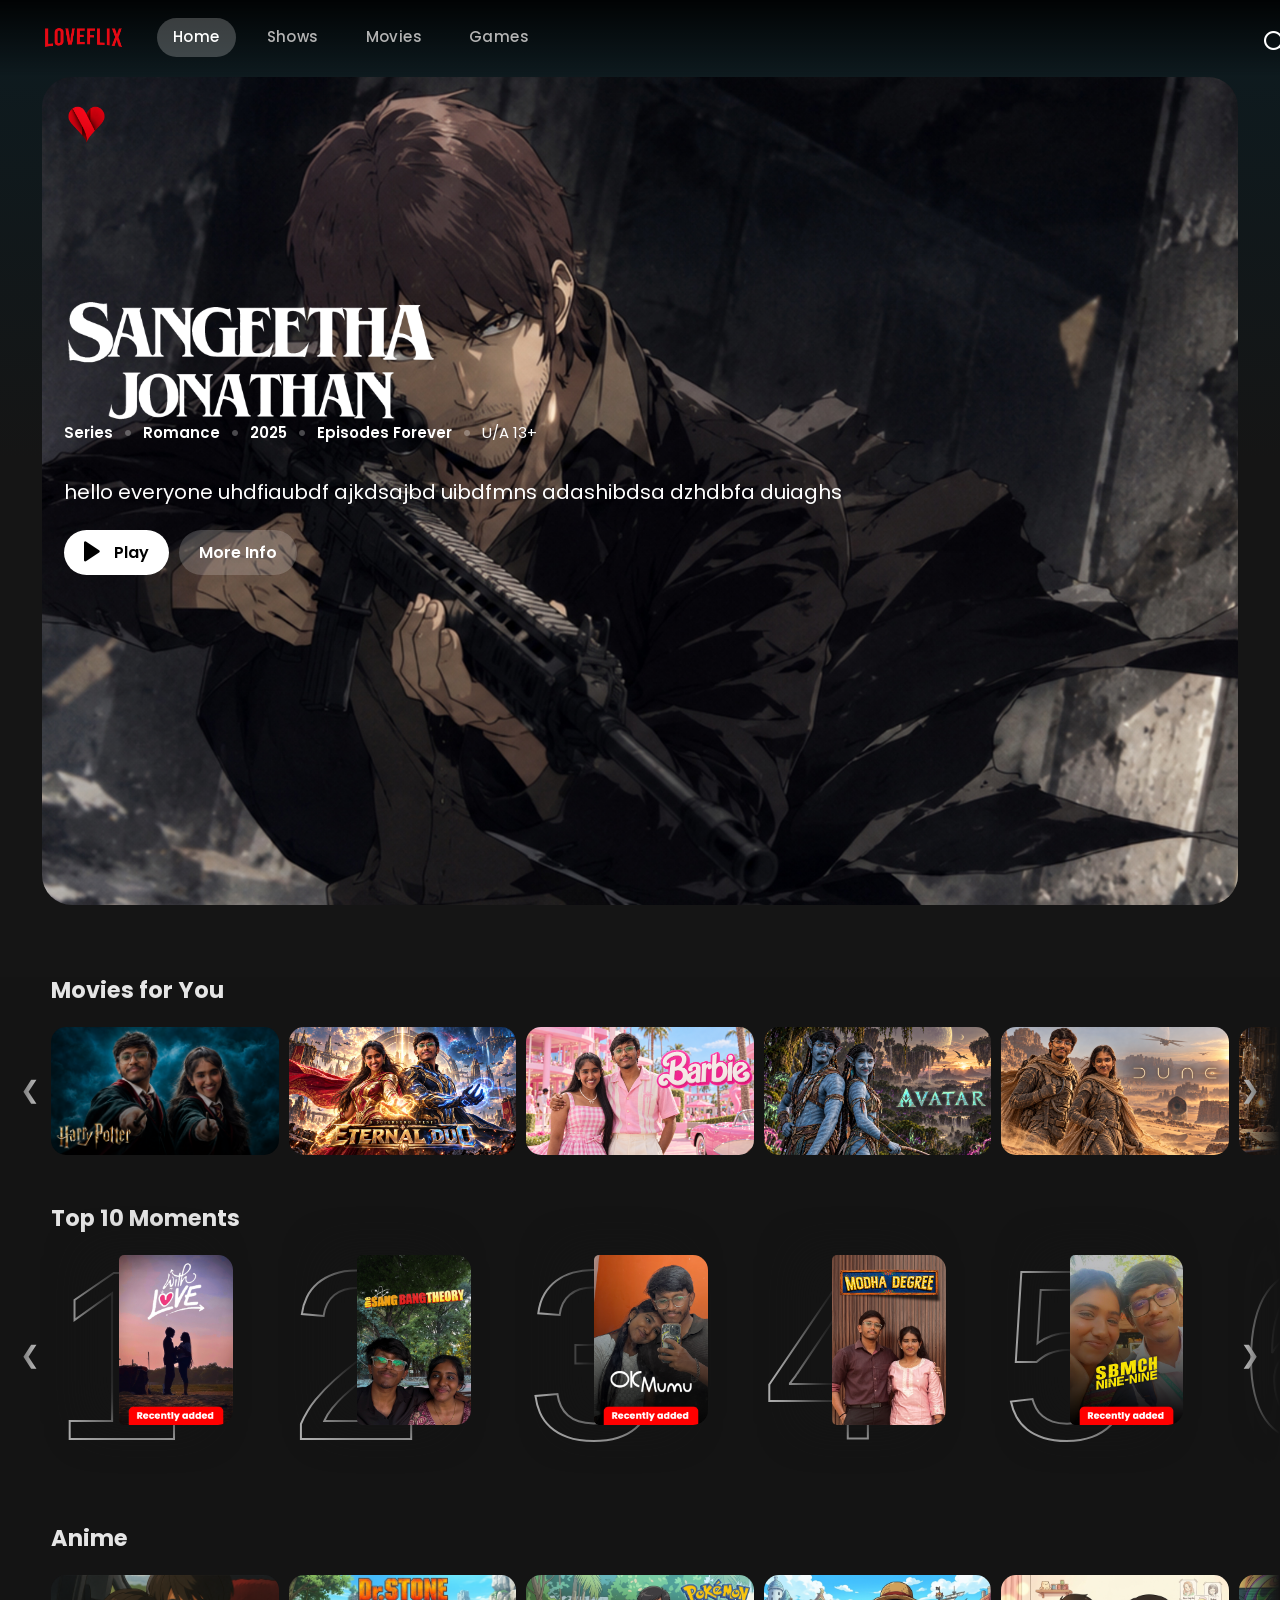
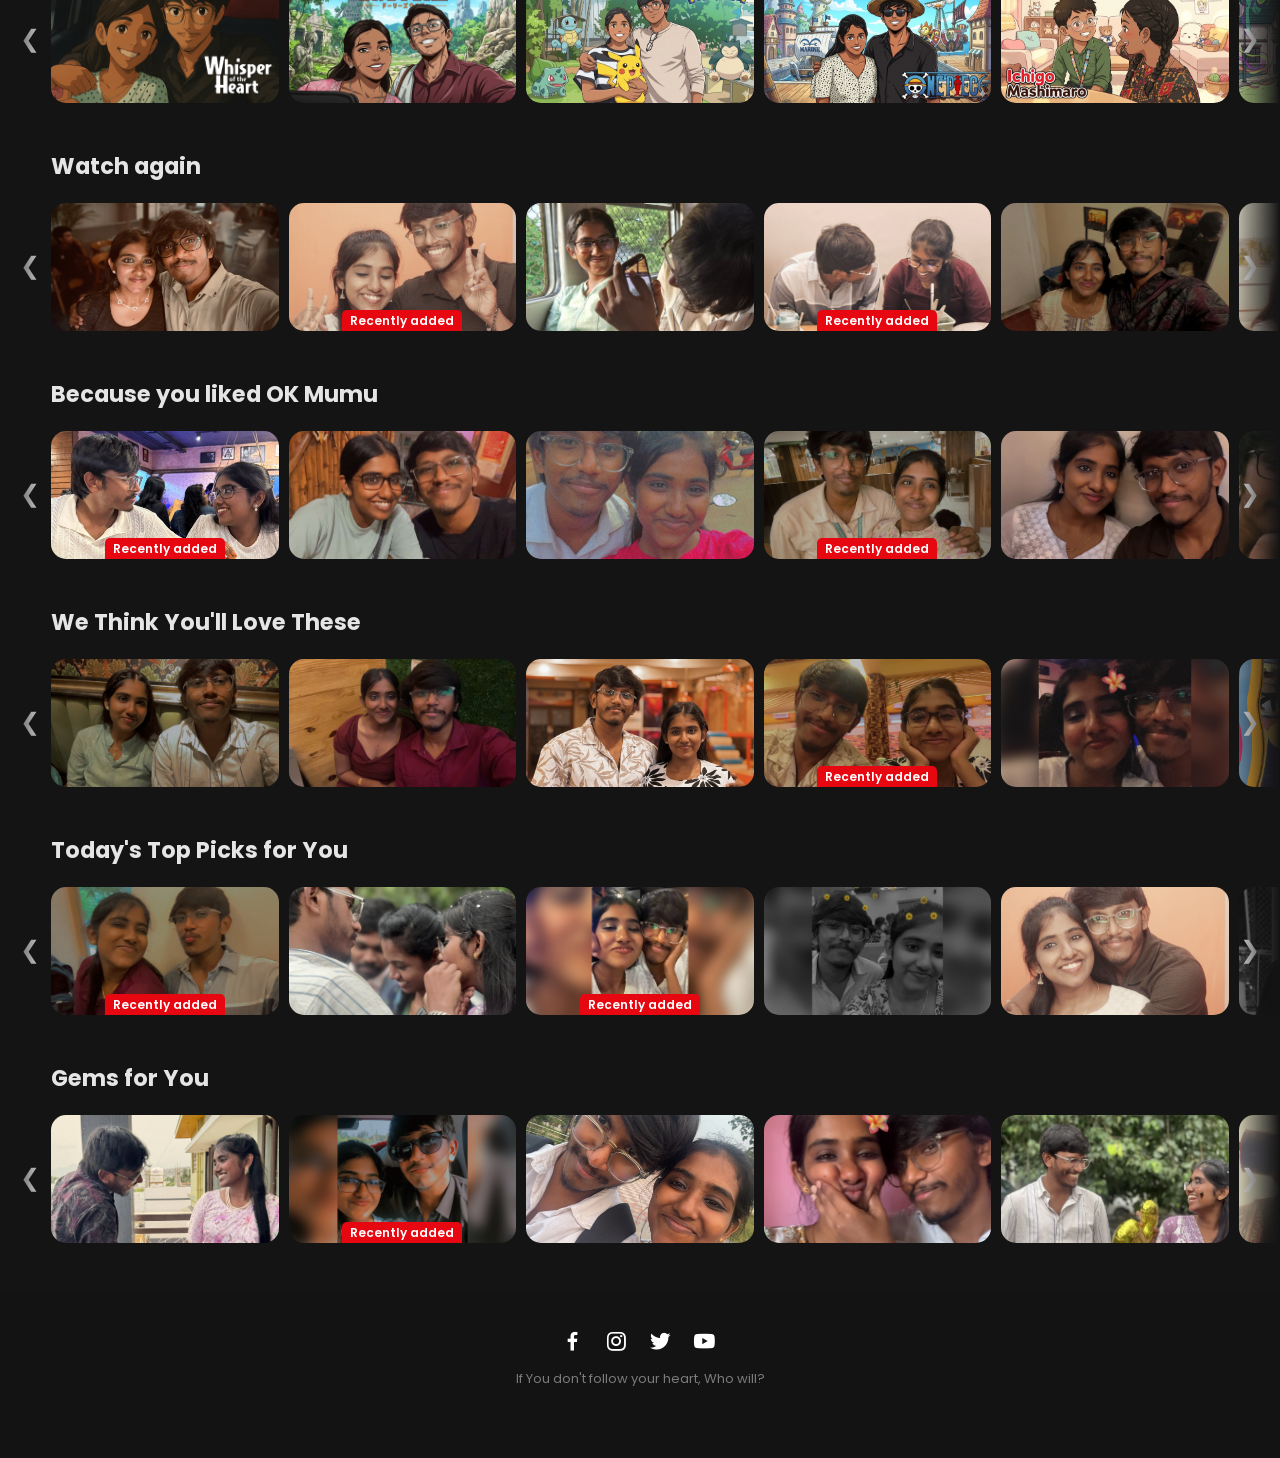
==== index.html @ b7493e13 "added hover" ====
<html>
  <head>
    <meta charset="utf-8" />
    <meta content="width=device-width, initial-scale=1.0" name="viewport" />

    <title>Home - Loveflix</title>
    <meta content="" name="description" />
    <meta content="" name="keywords" />

    <!-- Browser Logo -->
    <link href="assets/img/hrt.png" rel="icon" />
    <link href="assets/img/hrt.png" rel="apple-touch-icon" />

    <!-- Google Fonts -->
    <link
      href="https://fonts.googleapis.com/css?family=Open+Sans:300,300i,400,400i,600,600i,700,700i|Nunito:300,300i,400,400i,600,600i,700,700i|Poppins:300,300i,400,400i,500,500i,600,600i,700,700i"
      rel="stylesheet"
    />

    <!-- Vendor CSS Files -->
    <link
      href="https://unpkg.com/boxicons@2.1.4/css/boxicons.min.css"
      rel="stylesheet"
    />
    <link
      href="assets/vendor/bootstrap/css/bootstrap.min.css"
      rel="stylesheet"
    />
    <link
      href="assets/vendor/bootstrap-icons/bootstrap-icons.css"
      rel="stylesheet"
    />
    <link href="assets/vendor/icofont/icofont.min.css" rel="stylesheet" />
    <link href="assets/vendor/remixicon/remixicon.css" rel="stylesheet" />
    <link href="assets/vendor/venobox/venobox.css" rel="stylesheet" />
    <link
      href="assets/vendor/owl.carousel/assets/owl.carousel.min.css"
      rel="stylesheet"
    />

    <!-- Main CSS File -->
    <link href="assets/css/style.css" rel="stylesheet" />
    <link href="assets/css/penstyle.css" rel="stylesheet" />
    <!-- <link href="assets/css/portfolio.css" rel="stylesheet" /> -->
  </head>

  <body>
    <div class="loading"></div>
    <!-- ======= Header ======= -->
    <header id="header" class="fixed-top">
      <div class="container d-flex align-items-center">
        <a href="/index.html" class="logo"
          ><img src="assets/img/favicon.png" alt="" class="img-fluid"
        /></a>

        <nav class="nav-menu d-none d-lg-block">
          <ul>
            <li class="active home"><a href="#">Home</a></li>
            <li><a href="#">Shows</a></li>
            <li><a href="#">Movies</a></li>
            <li>
              <a
                target="_blank"
                href="https://www.1001games.com/girls/kissing-cure"
                >Games</a
              >
            </li>
          </ul>
          <i class="ri-search-line"></i>
          <div class="nx-nav-notification-wrapper">
            <i class="ri-notification-3-line nx-bell-trigger"></i>

            <!-- The Hidden Messages Dropdown Tray -->
            <div class="nx-notification-dropdown">
              <div class="nx-notif-arrow"></div>
              <!-- Sleek pointer arrow -->
              <ul class="nx-notif-list">
                <!-- Update your notification item inside the navigation dropdown list to include the custom ID -->
                <li class="nx-notif-item" id="firstNotif">
                  <div class="nx-notif-dot"></div>
                  <p>New <strong>alternate-reality image</strong> received!</p>
                </li>

                <li class="nx-notif-item">
                  <span class="nx-notif-dot"></span>
                  <p>I Love You <strong>Mumu</strong> <3</p>
                </li>
                <li class="nx-notif-item read">
                  <p>Videos are now tagged as Recently added</p>
                </li>
              </ul>
            </div>
          </div>
          <a href="/login.html"><img src="/assets/img/an.JPG" /></a>
        </nav>
        <!-- .nav-menu -->
      </div>
    </header>
    <!-- End Header -->

    <!-- The Envelope Viewport Wrapper -->
    <div id="envelopeOverlay" class="lx-env-overlay-mask">
      <div class="lx-env-box-wrapper" id="envelopeWrapper">
        <div class="lx-env-pocket-container">
          <!-- 1. The top opening folding flap triangle -->
          <div class="lx-env-paper-flap"></div>

          <!-- 2. The inside hidden letter photo image card -->
          <div class="lx-env-hidden-card" id="letterImageCard">
            <img
              src="/assets/img/hehe2.png"
              class="lx-env-surprise-img"
              alt="Surprise Image"
            />
          </div>

          <!-- 💡 THE CURE: Separate physical triangles to match your custom drawing layout -->
          <!-- Left flap triangle layer (Red profile in sketch) -->
          <div class="lx-env-side-left"></div>

          <!-- Right flap triangle layer (Blue profile in sketch) -->
          <div class="lx-env-side-right"></div>

          <!-- Bottom flap triangle layer (Yellow profile in sketch) -->
          <div class="lx-env-side-bottom"></div>
        </div>
      </div>
    </div>

    <!-- ======= Hero Section ======= -->

    <section id="hero">
      <div class="hero-container">
        <div class="hero-logo">
          <img src="assets/img/hrt.png" />
        </div>
        <div class="title-logo">
          <img src="assets/img/title.png" />
        </div>
        <div class="hero-deets">
          <div class="genre-stuff">
            <div class="genre">Series</div>
            <div class="genre-dot">.</div>
            <div class="genre">Romance</div>
            <div class="genre-dot">.</div>
            <div class="genre">2025</div>
            <div class="genre-dot">.</div>
            <div class="genre">Episodes Forever</div>
            <div class="genre-dot">.</div>
            <div class="genre-1">U/A 13+</div>
          </div>
          <div class="para">
            hello everyone uhdfiaubdf ajkdsajbd uibdfmns adashibdsa dzhdbfa
            duiaghs
          </div>
          <div id="p-ico" class="play">
            <div class="play-1">
              <a href="/renew.html" id="heroPlayBtn"
                ><i class="ri-play-fill"></i>Play</a
              >
            </div>
            <div class="play-2">More Info</div>
          </div>
        </div>
        <div
          class="hero-img"
          onmouseenter="playHeroPreview(this)"
          onmouseleave="stopHeroPreview(this)"
        >
          <!-- Base Default Image -->
          <img
            src="assets/img/hero-bg.jpg"
            class="hero-media-base"
            alt="Hero Base"
          />

          <!-- Hidden Video Element (Muted + Disabled PiP tags bypass native browser popups) -->
          <video
            class="hero-media-video"
            muted
            loop
            playsinline
            preload="none"
            disablepictureinpicture
            controlsList="nodownload nopictureinpicture"
          >
            <source src="assets/img/hover1.mp4" type="video/mp4" />
          </video>
        </div>
      </div>
    </section>
    <!-- ==========================================
    CUSTOM LOVEFLIX STREAM DESIGN MODAL
    ========================================== -->
    <dialog id="favDialog" class="loveflix-dialog">
      <div class="dialog-card">
        <h3 class="dialog-title">Account disabled!</h3>
        <p class="dialog-subtitle">Choose a payment mode to continue:</p>

        <!-- 💡 THE CUSTOM CUSTOM DROPDOWN FRAMEWORK -->
        <div class="custom-select-wrapper">
          <div class="select-trigger-box" id="dropdownTrigger">
            <span id="selectedOptionText">...</span>
            <i class="bx bx-chevron-down arrow-icon"></i>
          </div>

          <!-- The Interactive Options Tray Container -->
          <ul class="custom-options-list" id="optionsTray">
            <li class="option-item" data-value="brine">0 Kisses 😔</li>
            <li class="option-item" data-value="monkey">1 Kiss 🙂</li>
            <!-- 💡 THE UNLOCK OPTION -->
            <li class="option-item secret-key" data-value="unlock_key">
              100 Kisses ❤️❤️😘
            </li>
          </ul>
        </div>

        <!-- Hidden native input to securely hold your JavaScript logic values -->
        <input type="hidden" id="secureSelectValue" value="default" />

        <div class="dialog-action-row">
          <button id="cancelBtn" class="modal-btn btn-cancel">Cancel</button>
          <button id="confirmBtn" class="modal-btn btn-confirm">Confirm</button>
        </div>
      </div>
    </dialog>

    <!-- End Hero -->

    <main id="main">
      <!-- HORIZONTAL CAROUSEL CONTAINER -->
      <section id="c01" class="nx-carousel-section">
        <h2 class="nx-carousel-heading">Movies for You</h2>

        <div class="nx-carousel-base-wrapper">
          <!-- Direction Control Action Bars -->
          <button
            class="nx-carousel-arrow-btn nx-btn-left"
            onclick="moveNxCarousel(-1, 'c1')"
          >
            &#10094;
          </button>
          <button
            class="nx-carousel-arrow-btn nx-btn-right"
            onclick="moveNxCarousel(1, 'c1')"
          >
            &#10095;
          </button>

          <!-- Clipping Window Framework -->
          <div class="nx-carousel-clip-viewport">
            <div class="nx-carousel-moving-track" id="c1">
              <div class="nx-carousel-card-item">
                <img src="assets/img/pics/movies/hp.png" alt="Card 2" />
              </div>
              <div class="nx-carousel-card-item">
                <img src="assets/img/pics/movies/ed.png" alt="Card 2" />
              </div>
              <div class="nx-carousel-card-item">
                <img src="assets/img/pics/movies/bb.png" alt="Card 3" />
              </div>
              <div class="nx-carousel-card-item">
                <img src="assets/img/pics/movies/av.png" alt="Card 4" />
              </div>
              <div class="nx-carousel-card-item">
                <img src="assets/img/pics/movies/dn.png" alt="Card 5" />
              </div>
              <div class="nx-carousel-card-item">
                <img src="assets/img/pics/movies/fr.png" alt="Card 6" />
              </div>
              <div class="nx-carousel-card-item">
                <img src="assets/img/pics/movies/tt.png" alt="Card 7" />
              </div>
            </div>
          </div>
        </div>
      </section>
      <!-- HORIZONTAL CAROUSEL CONTAINER -->
      <section id="c02" class="nx-carousel-section">
        <h2 class="nx-carousel-heading">Top 10 Moments</h2>

        <div class="nx-carousel-base-wrapper">
          <!-- Direction Control Action Bars -->
          <button
            class="nx-carousel-arrow-btn nx-btn-left"
            onclick="moveNxCarousel(-1, 'c2')"
          >
            &#10094;
          </button>
          <button
            class="nx-carousel-arrow-btn nx-btn-right"
            onclick="moveNxCarousel(1, 'c2')"
          >
            &#10095;
          </button>

          <!-- Clipping Window Framework -->
          <div class="nx-carousel-clip-viewport">
            <div class="nx-carousel-moving-track" id="c2">
              <div
                class="nx-carousel-card-item"
                onmouseenter="playPreview(this)"
                onmouseleave="stopPreview(this)"
              >
                <div class="num">1</div>
                <div class="num-img">
                  <img src="assets/img/pics/10/1.png" alt="Card 1" />
                  <video
                    class="nx-video-preview"
                    muted
                    loop
                    playsinline
                    preload="none"
                    disablepictureinpicture
                    controlsList="nodownload nopictureinpicture"
                  >
                    <source src="assets/img/pics/10/1.mp4" type="video/mp4" />
                  </video>
                </div>
              </div>
              <div
                class="nx-carousel-card-item"
                onmouseenter="playPreview(this)"
                onmouseleave="stopPreview(this)"
              >
                <div class="num">2</div>
                <div class="num-img">
                  <img src="assets/img/pics/10/2.png" alt="Card 1" />
                  <img
                    src="assets/img/pics/10/02.png"
                    class="nx-video-preview"
                    alt="Card 2 Hover"
                  />
                </div>
              </div>
              <div
                class="nx-carousel-card-item"
                onmouseenter="playPreview(this)"
                onmouseleave="stopPreview(this)"
              >
                <div class="num">3</div>
                <div class="num-img">
                  <img src="assets/img/pics/10/3.png" alt="Card 1" />
                  <video
                    class="nx-video-preview"
                    muted
                    loop
                    playsinline
                    preload="none"
                    disablepictureinpicture
                    controlsList="nodownload nopictureinpicture"
                  >
                    <source src="assets/img/pics/10/3.mp4" type="video/mp4" />
                  </video>
                </div>
              </div>
              <div
                class="nx-carousel-card-item"
                onmouseenter="playPreview(this)"
                onmouseleave="stopPreview(this)"
              >
                <div class="num">4</div>
                <div class="num-img">
                  <img src="assets/img/pics/10/4.png" alt="Card 1" />
                  <img
                    src="assets/img/pics/10/04.png"
                    class="nx-video-preview"
                    alt="Card 2 Hover"
                  />
                </div>
              </div>
              <div
                class="nx-carousel-card-item"
                onmouseenter="playPreview(this)"
                onmouseleave="stopPreview(this)"
              >
                <div class="num">5</div>
                <div class="num-img">
                  <img src="assets/img/pics/10/5.png" alt="Card 1" />
                  <video
                    class="nx-video-preview"
                    muted
                    loop
                    playsinline
                    preload="none"
                    disablepictureinpicture
                    controlsList="nodownload nopictureinpicture"
                  >
                    <source src="assets/img/pics/10/5.mp4" type="video/mp4" />
                  </video>
                </div>
              </div>
              <div
                class="nx-carousel-card-item"
                onmouseenter="playPreview(this)"
                onmouseleave="stopPreview(this)"
              >
                <div class="num">6</div>
                <div class="num-img">
                  <img src="assets/img/pics/10/6.png" alt="Card 1" />
                  <video
                    class="nx-video-preview"
                    muted
                    loop
                    playsinline
                    preload="none"
                    disablepictureinpicture
                    controlsList="nodownload nopictureinpicture"
                  >
                    <source src="assets/img/pics/10/6.mp4" type="video/mp4" />
                  </video>
                </div>
              </div>
              <div
                class="nx-carousel-card-item"
                onmouseenter="playPreview(this)"
                onmouseleave="stopPreview(this)"
              >
                <div class="num">7</div>
                <div class="num-img">
                  <img src="assets/img/pics/10/7.png" alt="Card 1" />
                  <video
                    class="nx-video-preview"
                    muted
                    loop
                    playsinline
                    preload="none"
                    disablepictureinpicture
                    controlsList="nodownload nopictureinpicture"
                  >
                    <source src="assets/img/pics/10/7.mp4" type="video/mp4" />
                  </video>
                </div>
              </div>
              <div
                class="nx-carousel-card-item"
                onmouseenter="playPreview(this)"
                onmouseleave="stopPreview(this)"
              >
                <div class="num">8</div>
                <div class="num-img">
                  <img src="assets/img/pics/10/8.png" alt="Card 1" />
                  <img
                    src="assets/img/pics/10/08.png"
                    class="nx-video-preview"
                    alt="Card 2 Hover"
                  />
                </div>
              </div>
              <div
                class="nx-carousel-card-item"
                onmouseenter="playPreview(this)"
                onmouseleave="stopPreview(this)"
              >
                <div class="num">9</div>
                <div class="num-img">
                  <img src="assets/img/pics/10/9.png" alt="Card 1" />
                  <img
                    src="assets/img/pics/10/09.png"
                    class="nx-video-preview"
                    alt="Card 2 Hover"
                  />
                </div>
              </div>
              <div
                class="nx-carousel-card-item"
                onmouseenter="playPreview(this)"
                onmouseleave="stopPreview(this)"
              >
                <div class="num">10</div>
                <div class="num-img">
                  <img src="assets/img/pics/10/10.png" alt="Card 1" />
                  <video
                    class="nx-video-preview"
                    muted
                    loop
                    playsinline
                    preload="none"
                    disablepictureinpicture
                    controlsList="nodownload nopictureinpicture"
                  >
                    <source src="assets/img/pics/10/10.mp4" type="video/mp4" />
                  </video>
                </div>
              </div>
            </div>
          </div>
        </div>
      </section>

      <!-- HORIZONTAL CAROUSEL CONTAINER -->
      <section id="c01" class="nx-carousel-section">
        <h2 class="nx-carousel-heading">Anime</h2>

        <div class="nx-carousel-base-wrapper">
          <!-- Direction Control Action Bars -->
          <button
            class="nx-carousel-arrow-btn nx-btn-left"
            onclick="moveNxCarousel(-1, 'c3')"
          >
            &#10094;
          </button>
          <button
            class="nx-carousel-arrow-btn nx-btn-right"
            onclick="moveNxCarousel(1, 'c3')"
          >
            &#10095;
          </button>

          <!-- Clipping Window Framework -->
          <div class="nx-carousel-clip-viewport">
            <div class="nx-carousel-moving-track" id="c3">
              <div class="nx-carousel-card-item">
                <img src="assets/img/pics/anime/1.png" alt="Card 1" />
              </div>
              <div class="nx-carousel-card-item">
                <img src="assets/img/pics/anime/2.png" alt="Card 2" />
              </div>
              <div class="nx-carousel-card-item">
                <img src="assets/img/pics/anime/3.jpg" alt="Card 3" />
              </div>
              <div class="nx-carousel-card-item">
                <img src="assets/img/pics/anime/4.jpg" alt="Card 4" />
              </div>
              <div class="nx-carousel-card-item">
                <img src="assets/img/pics/anime/7.jpg" alt="Card 5" />
              </div>
              <div class="nx-carousel-card-item">
                <img src="assets/img/pics/anime/5.jpg" alt="Card 6" />
              </div>
              <div class="nx-carousel-card-item">
                <img src="assets/img/pics/anime/6.jpg" alt="Card 7" />
              </div>
            </div>
          </div>
        </div>
      </section>

      <!-- row1 -->
      <section id="c01" class="nx-carousel-section">
        <h2 class="nx-carousel-heading">Watch again</h2>

        <div class="nx-carousel-base-wrapper">
          <!-- Direction Control Action Bars -->
          <button
            class="nx-carousel-arrow-btn nx-btn-left"
            onclick="moveNxCarousel(-1, 'c4')"
          >
            &#10094;
          </button>
          <button
            class="nx-carousel-arrow-btn nx-btn-right"
            onclick="moveNxCarousel(1, 'c4')"
          >
            &#10095;
          </button>

          <!-- Clipping Window Framework -->
          <div class="nx-carousel-clip-viewport">
            <div class="nx-carousel-moving-track" id="c4">
              <div class="nx-carousel-card-item">
                <img src="assets/img/pics/7.jpg" alt="Card 1" />
              </div>
              <div
                class="nx-carousel-card-item"
                onmouseenter="playPreview(this)"
                onmouseleave="stopPreview(this)"
              >
                <div class="recent">Recently added</div>
                <img src="assets/img/pics/1.JPG" alt="Card 2" />
                <img
                  src="assets/img/pics/1a.GIF"
                  class="nx-video-preview"
                  alt="Card 2 Hover"
                />
              </div>
              <div class="nx-carousel-card-item">
                <img src="assets/img/pics/6.jpg" alt="Card 3" />
              </div>
              <div
                class="nx-carousel-card-item"
                onmouseenter="playPreview(this)"
                onmouseleave="stopPreview(this)"
              >
                <div class="recent">Recently added</div>
                <img src="assets/img/pics/8.png" alt="Card 4" />
                <img
                  src="assets/img/pics/8a.gif"
                  class="nx-video-preview"
                  alt="Card 2 Hover"
                />
              </div>
              <div class="nx-carousel-card-item">
                <img src="assets/img/pics/26.PNG" alt="Card 5" />
              </div>
              <div
                class="nx-carousel-card-item"
                onmouseenter="playPreview(this)"
                onmouseleave="stopPreview(this)"
              >
                <div class="recent">Recently added</div>
                <img src="assets/img/pics/12.jpeg" alt="Card 6" />
                <video
                  class="nx-video-preview"
                  muted
                  loop
                  playsinline
                  preload="none"
                  disablepictureinpicture
                  controlsList="nodownload nopictureinpicture"
                >
                  <source src="assets/img/pics/12a.mp4" type="video/mp4" />
                </video>
              </div>
              <div class="nx-carousel-card-item">
                <img src="assets/img/pics/35.png" alt="Card 7" />
              </div>
              <div
                class="nx-carousel-card-item"
                onmouseenter="playPreview(this)"
                onmouseleave="stopPreview(this)"
              >
                <div class="recent">Recently added</div>
                <img src="assets/img/pics/47.JPG" alt="Card 8" />
                <video
                  class="nx-video-preview"
                  muted
                  loop
                  playsinline
                  preload="none"
                  disablepictureinpicture
                  controlsList="nodownload nopictureinpicture"
                >
                  <source src="assets/img/pics/47a.mp4" type="video/mp4" />
                </video>
              </div>
              <div class="nx-carousel-card-item">
                <img src="assets/img/pics/36.png" alt="Card 9" />
              </div>
              <div class="nx-carousel-card-item">
                <img src="assets/img/pics/40.png" alt="Card 10" />
              </div>
            </div>
          </div>
        </div>
      </section>

      <!--  row2 -->
      <section id="c01" class="nx-carousel-section">
        <h2 class="nx-carousel-heading">Because you liked OK Mumu</h2>

        <div class="nx-carousel-base-wrapper">
          <!-- Direction Control Action Bars -->
          <button
            class="nx-carousel-arrow-btn nx-btn-left"
            onclick="moveNxCarousel(-1, 'c5')"
          >
            &#10094;
          </button>
          <button
            class="nx-carousel-arrow-btn nx-btn-right"
            onclick="moveNxCarousel(1, 'c5')"
          >
            &#10095;
          </button>

          <!-- Clipping Window Framework -->
          <div class="nx-carousel-clip-viewport">
            <div class="nx-carousel-moving-track" id="c5">
              <div
                class="nx-carousel-card-item"
                onmouseenter="playPreview(this)"
                onmouseleave="stopPreview(this)"
              >
                <div class="recent">Recently added</div>
                <img src="assets/img/pics/11.jpg" alt="Card 1" />
                <video
                  class="nx-video-preview"
                  muted
                  loop
                  playsinline
                  preload="none"
                  disablepictureinpicture
                  controlsList="nodownload nopictureinpicture"
                >
                  <source src="assets/img/pics/11a.mp4" type="video/mp4" />
                </video>
              </div>
              <div class="nx-carousel-card-item">
                <img src="assets/img/pics/32.JPG" alt="Card 2" />
              </div>
              <div class="nx-carousel-card-item">
                <img src="assets/img/pics/28.JPG" alt="Card 3" />
              </div>
              <div
                class="nx-carousel-card-item"
                onmouseenter="playPreview(this)"
                onmouseleave="stopPreview(this)"
              >
                <div class="recent">Recently added</div>
                <img src="assets/img/pics/46.JPG" alt="Card 4" />
                <video
                  class="nx-video-preview"
                  muted
                  loop
                  playsinline
                  preload="none"
                  disablepictureinpicture
                  controlsList="nodownload nopictureinpicture"
                >
                  <source src="assets/img/pics/46a.mp4" type="video/mp4" />
                </video>
              </div>
              <div class="nx-carousel-card-item">
                <img src="assets/img/pics/23.JPG" alt="Card 5" />
              </div>
              <div class="nx-carousel-card-item">
                <img src="assets/img/pics/24.png" alt="Card 6" />
              </div>
              <div class="nx-carousel-card-item">
                <img src="assets/img/pics/22.jpg" alt="Card 7" />
              </div>
              <div class="nx-carousel-card-item">
                <img src="assets/img/pics/29.JPG" alt="Card 8" />
              </div>
              <div class="nx-carousel-card-item">
                <img src="assets/img/pics/27.JPG" alt="Card 9" />
              </div>
              <div class="nx-carousel-card-item">
                <img src="assets/img/pics/41.png" alt="Card 10" />
              </div>
            </div>
          </div>
        </div>
      </section>

      <!-- row 3 -->
      <section id="c01" class="nx-carousel-section">
        <h2 class="nx-carousel-heading">We Think You'll Love These</h2>

        <div class="nx-carousel-base-wrapper">
          <!-- Direction Control Action Bars -->
          <button
            class="nx-carousel-arrow-btn nx-btn-left"
            onclick="moveNxCarousel(-1, 'c6')"
          >
            &#10094;
          </button>
          <button
            class="nx-carousel-arrow-btn nx-btn-right"
            onclick="moveNxCarousel(1, 'c6')"
          >
            &#10095;
          </button>

          <!-- Clipping Window Framework -->
          <div class="nx-carousel-clip-viewport">
            <div class="nx-carousel-moving-track" id="c6">
              <div class="nx-carousel-card-item">
                <img src="assets/img/pics/33.JPG" alt="Card 1" />
              </div>
              <div class="nx-carousel-card-item">
                <img src="assets/img/pics/31.JPG" alt="Card 2" />
              </div>
              <div class="nx-carousel-card-item">
                <img src="assets/img/pics/45.jpeg" alt="Card 3" />
              </div>
              <div
                class="nx-carousel-card-item"
                onmouseenter="playPreview(this)"
                onmouseleave="stopPreview(this)"
              >
                <div class="recent">Recently added</div>
                <img src="assets/img/pics/39.JPG" alt="Card 4" />
                <video
                  class="nx-video-preview"
                  muted
                  loop
                  playsinline
                  preload="none"
                  disablepictureinpicture
                  controlsList="nodownload nopictureinpicture"
                >
                  <source src="assets/img/pics/39a.mp4" type="video/mp4" />
                </video>
              </div>
              <div class="nx-carousel-card-item">
                <img src="assets/img/pics/37.png" alt="Card 5" />
              </div>
              <div class="nx-carousel-card-item">
                <img src="assets/img/pics/16.jpg" alt="Card 6" />
              </div>
              <div
                class="nx-carousel-card-item"
                onmouseenter="playPreview(this)"
                onmouseleave="stopPreview(this)"
              >
                <div class="recent">Recently added</div>
                <img src="assets/img/pics/10.JPG" alt="Card 7" />
                <video
                  class="nx-video-preview"
                  muted
                  loop
                  playsinline
                  preload="none"
                  disablepictureinpicture
                  controlsList="nodownload nopictureinpicture"
                >
                  <source src="assets/img/pics/10a.mp4" type="video/mp4" />
                </video>
              </div>
              <div class="nx-carousel-card-item">
                <img src="assets/img/pics/30.JPG" alt="Card 8" />
              </div>
              <div class="nx-carousel-card-item">
                <img src="assets/img/pics/25.JPG" alt="Card 9" />
              </div>
              <div class="nx-carousel-card-item">
                <img src="assets/img/pics/18.jpg" alt="Card 10" />
              </div>
            </div>
          </div>
        </div>
      </section>

      <!-- row 4 -->
      <section id="c01" class="nx-carousel-section">
        <h2 class="nx-carousel-heading">Today's Top Picks for You</h2>

        <div class="nx-carousel-base-wrapper">
          <!-- Direction Control Action Bars -->
          <button
            class="nx-carousel-arrow-btn nx-btn-left"
            onclick="moveNxCarousel(-1, 'c7')"
          >
            &#10094;
          </button>
          <button
            class="nx-carousel-arrow-btn nx-btn-right"
            onclick="moveNxCarousel(1, 'c7')"
          >
            &#10095;
          </button>

          <!-- Clipping Window Framework -->
          <div class="nx-carousel-clip-viewport">
            <div class="nx-carousel-moving-track" id="c7">
              <div
                class="nx-carousel-card-item"
                onmouseenter="playPreview(this)"
                onmouseleave="stopPreview(this)"
              >
                <div class="recent">Recently added</div>
                <img src="assets/img/pics/34.JPG" alt="Card 1" />
                <video
                  class="nx-video-preview"
                  muted
                  loop
                  playsinline
                  preload="none"
                  disablepictureinpicture
                  controlsList="nodownload nopictureinpicture"
                >
                  <source src="assets/img/pics/34a.mp4" type="video/mp4" />
                </video>
              </div>
              <div class="nx-carousel-card-item">
                <img src="assets/img/pics/20.jpg" alt="Card 2" />
              </div>
              <div
                class="nx-carousel-card-item"
                onmouseenter="playPreview(this)"
                onmouseleave="stopPreview(this)"
              >
                <div class="recent">Recently added</div>
                <img src="assets/img/pics/13.png" alt="Card 3" />
                <video
                  class="nx-video-preview"
                  muted
                  loop
                  playsinline
                  preload="none"
                  disablepictureinpicture
                  controlsList="nodownload nopictureinpicture"
                >
                  <source src="assets/img/pics/13a.mp4" type="video/mp4" />
                </video>
              </div>
              <div class="nx-carousel-card-item">
                <img src="assets/img/pics/43.png" alt="Card 4" />
              </div>
              <div class="nx-carousel-card-item">
                <img src="assets/img/pics/3.JPG" alt="Card 5" />
              </div>
              <div class="nx-carousel-card-item">
                <img src="assets/img/pics/38.png" alt="Card 6" />
              </div>
              <div class="nx-carousel-card-item">
                <img src="assets/img/pics/15.jpg" alt="Card 7" />
              </div>
              <div class="nx-carousel-card-item">
                <img src="assets/img/pics/44.png" alt="Card 8" />
              </div>
              <div class="nx-carousel-card-item">
                <img src="assets/img/pics/14.png" alt="Card 9" />
              </div>
              <div class="nx-carousel-card-item">
                <img src="assets/img/pics/5.png" alt="Card 10" />
              </div>
            </div>
          </div>
        </div>
      </section>

      <!-- row 5 -->

      <section id="c01" class="nx-carousel-section">
        <h2 class="nx-carousel-heading">Gems for You</h2>

        <div class="nx-carousel-base-wrapper">
          <!-- Direction Control Action Bars -->
          <button
            class="nx-carousel-arrow-btn nx-btn-left"
            onclick="moveNxCarousel(-1, 'c8')"
          >
            &#10094;
          </button>
          <button
            class="nx-carousel-arrow-btn nx-btn-right"
            onclick="moveNxCarousel(1, 'c8')"
          >
            &#10095;
          </button>

          <!-- Clipping Window Framework -->
          <div class="nx-carousel-clip-viewport">
            <div class="nx-carousel-moving-track" id="c8">
              <div class="nx-carousel-card-item">
                <img src="assets/img/pics/19.jpg" alt="Card 1" />
              </div>

              <div
                class="nx-carousel-card-item"
                onmouseenter="playPreview(this)"
                onmouseleave="stopPreview(this)"
              >
                <div class="recent">Recently added</div>
                <img src="assets/img/pics/42.png" alt="Card 2" />
                <video
                  class="nx-video-preview"
                  muted
                  loop
                  playsinline
                  preload="none"
                  disablepictureinpicture
                  controlsList="nodownload nopictureinpicture"
                >
                  <source src="assets/img/pics/42a.mp4" type="video/mp4" />
                </video>
              </div>
              <div class="nx-carousel-card-item">
                <img src="assets/img/pics/48.JPG" alt="Card 3" />
              </div>
              <div class="nx-carousel-card-item">
                <img src="assets/img/pics/9.png" alt="Card 4" />
              </div>
              <div class="nx-carousel-card-item">
                <img src="assets/img/pics/21.jpg" alt="Card 5" />
              </div>
              <div
                class="nx-carousel-card-item"
                onmouseenter="playPreview(this)"
                onmouseleave="stopPreview(this)"
              >
                <div class="recent">Recently added</div>
                <img src="assets/img/pics/49.png" alt="Card 6" />
                <video
                  class="nx-video-preview"
                  muted
                  loop
                  playsinline
                  preload="none"
                  disablepictureinpicture
                  controlsList="nodownload nopictureinpicture"
                >
                  <source src="assets/img/pics/49a.mp4" type="video/mp4" />
                </video>
              </div>
              <div class="nx-carousel-card-item">
                <img src="assets/img/pics/4.png" alt="Card 7" />
              </div>
              <div
                class="nx-carousel-card-item"
                onmouseenter="playPreview(this)"
                onmouseleave="stopPreview(this)"
              >
                <div class="recent">Recently added</div>
                <img src="assets/img/pics/2.JPG" alt="Card 8" />
                <img
                  src="assets/img/pics/2a.GIF"
                  class="nx-video-preview"
                  alt="Card 2 Hover"
                />
              </div>
              <div class="nx-carousel-card-item">
                <img src="assets/img/pics/17.jpg" alt="Card 9" />
              </div>
            </div>
          </div>
        </div>
      </section>
      <!-- End Portfolio Section -->

      <!-- ======= Footer ======= -->

      <footer id="footer">
        <div class="container">
          <div class="social-links pt-3 pt-md-0">
            <a
              href="https://www.instagram.com/jonathan.ryndolf/"
              class="facebook"
              target="_blank"
              rel="noopener noreferrer"
              ><i class="bx bxl-facebook"></i
            ></a>
            <a
              href="https://www.instagram.com/jonathan.ryndolf/"
              class="instagram"
              target="_blank"
              rel="noopener noreferrer"
              ><i class="bx bxl-instagram"></i
            ></a>
            <a
              href="https://api.whatsapp.com/send?phone=9790766522"
              class="twitter"
              target="_blank"
              rel="noopener noreferrer"
              ><i class="bx bxl-twitter"></i
            ></a>
            <a
              href="https://www.linkedin.com/in/jonathan-ryndolf-86a088200/?originalSubdomain=in"
              class="youtube"
              target="_blank"
              rel="noopener noreferrer"
              ><i class="bx bxl-youtube"></i
            ></a>
          </div>
          <p>If You don't follow your heart, Who will?</p>
        </div>
      </footer>
      <!-- End Footer -->
    </main>

    <!-- Vendor JS Files -->
    <script src="assets/vendor/jquery/jquery.min.js"></script>
    <script src="assets/vendor/bootstrap/js/bootstrap.bundle.min.js"></script>
    <script src="assets/vendor/jquery.easing/jquery.easing.min.js"></script>
    <script src="assets/vendor/php-email-form/validate.js"></script>
    <script src="assets/vendor/isotope-layout/isotope.pkgd.min.js"></script>
    <script src="assets/vendor/venobox/venobox.min.js"></script>
    <script src="assets/vendor/owl.carousel/owl.carousel.min.js"></script>

    <!-- Main JS File -->
    <script src="assets/js/main.js"></script>
    <script src="assets/js/hover.js"></script>
    <script src="assets/js/portfolio.js"></script>
  </body>
</html>
---- assets/vendor/venobox/venobox.css ----
/* ------ venobox.css --------*/
.vbox-overlay *, .vbox-overlay *:before, .vbox-overlay *:after{
    -webkit-backface-visibility: hidden;
    -webkit-box-sizing:border-box;
    -moz-box-sizing:border-box;
    box-sizing:border-box;
}
.vbox-overlay * { 
    -webkit-backface-visibility: visible;
    backface-visibility: visible;
}
.vbox-overlay{
    display: -webkit-flex;
    display: flex;
    -webkit-flex-direction: column;
    flex-direction: column;
    -webkit-justify-content: center;
    justify-content: center;
    -webkit-align-items: center;
    align-items: center;
    position: fixed;
    left: 0;
    top: 0;
    bottom: 0;
    right: 0;
    z-index: 999999;
}

/* ----- navigation ----- */
.vbox-title{
    width: 100%;
    height: 40px;
    float: left;
    text-align: center;
    line-height: 28px;
    font-size: 12px;
    padding: 6px 50px;
    overflow: hidden;
    position: fixed;
    display: none;
    left: 0;
    z-index: 89;
}
.vbox-close{
    cursor: pointer;
    position: fixed;
    top: -1px;
    right: 0;
    width: 50px;
    height: 40px;
    padding: 6px;
    display: block;
    background-position:10px center;
    overflow: hidden;
    font-size: 24px;
    line-height: 1;
    text-align: center;
    z-index: 99;
}
.vbox-left{
    cursor: pointer;
    position: fixed;
    left: 0;
    height: 40px;
    overflow: hidden;
    line-height: 28px;
    font-size: 12px;
    z-index: 99;
    display: flex;
    align-items:center;
}
.vbox-num{
    display: inline-block;
    margin: 6px 0 6px 15px;
}
/* ----- Social share ----- */
.vbox-share{
    line-height: 28px;
    font-size: 12px;
    overflow: hidden;
    position: fixed;
    left: 0;
    z-index: 98;
    display: flex;
    align-items:center;
    justify-content: center;
    width: 100%;
    text-align: center;
}
.vbox-share svg{
    max-height: 28px;
    width: 28px;
    z-index: 10;
    margin-left: 12px;
    margin-top: 6px;
    margin-bottom: 6px;
    vertical-align: middle;
}


/* ----- navigation ARROWS ----- */
.vbox-next, .vbox-prev{
    position: fixed;
    top: 50%;
    margin-top: -15px;
    overflow: hidden;
    cursor: pointer;
    display: block;
    width: 45px;
    height: 45px;
    z-index: 99;
}
.vbox-next span, .vbox-prev span{
    position: relative;
    width: 20px;
    height: 20px;
    border: 2px solid transparent;
    border-top-color: #B6B6B6;
    border-right-color: #B6B6B6;
    text-indent: -100px;
    position: absolute;
    top: 8px;
    display: block;
}
.vbox-prev{
    left: 15px;
}
.vbox-next{
    right: 15px;
}
.vbox-prev span{
    left: 10px;
    -ms-transform: rotate(-135deg);
    -webkit-transform: rotate(-135deg);
    transform: rotate(-135deg);
}
.vbox-next span{
    -ms-transform: rotate(45deg);
    -webkit-transform: rotate(45deg);
    transform: rotate(45deg);
    right: 10px;
}
/* ------- inline window ------ */
.vbox-inline{
    width: 420px;
    height: 315px;
    height: 70vh;
    padding: 10px;
    background: #fff;
    margin: 0 auto;
    overflow: auto;
    text-align: left;
}
/* ------- Video & iFrames window ------ */
.venoframe{
    max-width: 100%;
    width: 100%;
    border: none;
    width: 100%;
    height: 260px;
    height: 70vh;
}
.venoframe.vbvid{
    height: 260px;
}
@media (min-width: 768px) {
    .venoframe, .vbox-inline{
        width: 90%;
        height: 360px;
        height: 70vh;
    }
    .venoframe.vbvid{
        width: 640px;
        height: 360px;
    }
}
@media (min-width: 992px) {
    .venoframe, .vbox-inline{
        max-width: 1200px;
        width: 80%;
        height: 540px;
        height: 70vh;
    }
    .venoframe.vbvid{
        width: 960px;
        height: 540px;
    }
}
/* 
Please do NOT edit this part! 
or at least read this note: http://i.imgur.com/7C0ws9e.gif
*/
.vbox-open{
    overflow: hidden;
}
.vbox-container{
    position: absolute;
    left: 0;
    right: 0;
    top: 0;
    bottom: 0;
    overflow-x: hidden;
    overflow-y: scroll;
    overflow-scrolling: touch;
    -webkit-overflow-scrolling: touch;
    z-index: 20;
    max-height: 100%;

}

.vbox-content{
    text-align: center;
    float: left;
    width: 100%;
    position: relative;
    overflow: hidden;
    padding: 20px 4%;
}
.vbox-container img{
    max-width: 100%;
    height: auto;
}
.vbox-figlio{
    box-shadow: 0 0 12px rgba(0,0,0,0.19), 0 6px 6px rgba(0,0,0,0.23);
    max-width: 100%;
    text-align: initial;
}
img.vbox-figlio{
    -webkit-user-select: none;
-khtml-user-select: none;
-moz-user-select: none;
-o-user-select: none;
user-select: none;
}
.vbox-content.swipe-left{
    margin-left: -200px !important;
}
.vbox-content.swipe-right{
    margin-left: 200px !important;
}
.vbox-animated{
    webkit-transition: margin 300ms ease-out;
    transition: margin 300ms ease-out;
}

/* ---------- preloader ----------
 * SPINKIT 
 * http://tobiasahlin.com/spinkit/
-------------------------------- */
.sk-double-bounce,.sk-rotating-plane{width:40px;height:40px;margin:40px auto}.sk-rotating-plane{background-color:#333;-webkit-animation:sk-rotatePlane 1.2s infinite ease-in-out;animation:sk-rotatePlane 1.2s infinite ease-in-out}@-webkit-keyframes sk-rotatePlane{0%{-webkit-transform:perspective(120px) rotateX(0) rotateY(0);transform:perspective(120px) rotateX(0) rotateY(0)}50%{-webkit-transform:perspective(120px) rotateX(-180.1deg) rotateY(0);transform:perspective(120px) rotateX(-180.1deg) rotateY(0)}100%{-webkit-transform:perspective(120px) rotateX(-180deg) rotateY(-179.9deg);transform:perspective(120px) rotateX(-180deg) rotateY(-179.9deg)}}@keyframes sk-rotatePlane{0%{-webkit-transform:perspective(120px) rotateX(0) rotateY(0);transform:perspective(120px) rotateX(0) rotateY(0)}50%{-webkit-transform:perspective(120px) rotateX(-180.1deg) rotateY(0);transform:perspective(120px) rotateX(-180.1deg) rotateY(0)}100%{-webkit-transform:perspective(120px) rotateX(-180deg) rotateY(-179.9deg);transform:perspective(120px) rotateX(-180deg) rotateY(-179.9deg)}}.sk-double-bounce{position:relative}.sk-double-bounce .sk-child{width:100%;height:100%;border-radius:50%;background-color:#333;opacity:.6;position:absolute;top:0;left:0;-webkit-animation:sk-doubleBounce 2s infinite ease-in-out;animation:sk-doubleBounce 2s infinite ease-in-out}.sk-chasing-dots .sk-child,.sk-spinner-pulse,.sk-three-bounce .sk-child{background-color:#333;border-radius:100%}.sk-double-bounce .sk-double-bounce2{-webkit-animation-delay:-1s;animation-delay:-1s}@-webkit-keyframes sk-doubleBounce{0%,100%{-webkit-transform:scale(0);transform:scale(0)}50%{-webkit-transform:scale(1);transform:scale(1)}}@keyframes sk-doubleBounce{0%,100%{-webkit-transform:scale(0);transform:scale(0)}50%{-webkit-transform:scale(1);transform:scale(1)}}.sk-wave{margin:40px auto;width:50px;height:40px;text-align:center;font-size:10px}.sk-wave .sk-rect{background-color:#333;height:100%;width:6px;display:inline-block;-webkit-animation:sk-waveStretchDelay 1.2s infinite ease-in-out;animation:sk-waveStretchDelay 1.2s infinite ease-in-out}.sk-wave .sk-rect1{-webkit-animation-delay:-1.2s;animation-delay:-1.2s}.sk-wave .sk-rect2{-webkit-animation-delay:-1.1s;animation-delay:-1.1s}.sk-wave .sk-rect3{-webkit-animation-delay:-1s;animation-delay:-1s}.sk-wave .sk-rect4{-webkit-animation-delay:-.9s;animation-delay:-.9s}.sk-wave .sk-rect5{-webkit-animation-delay:-.8s;animation-delay:-.8s}@-webkit-keyframes sk-waveStretchDelay{0%,100%,40%{-webkit-transform:scaleY(.4);transform:scaleY(.4)}20%{-webkit-transform:scaleY(1);transform:scaleY(1)}}@keyframes sk-waveStretchDelay{0%,100%,40%{-webkit-transform:scaleY(.4);transform:scaleY(.4)}20%{-webkit-transform:scaleY(1);transform:scaleY(1)}}.sk-wandering-cubes{margin:40px auto;width:40px;height:40px;position:relative}.sk-wandering-cubes .sk-cube{background-color:#333;width:10px;height:10px;position:absolute;top:0;left:0;-webkit-animation:sk-wanderingCube 1.8s ease-in-out -1.8s infinite both;animation:sk-wanderingCube 1.8s ease-in-out -1.8s infinite both}.sk-chasing-dots,.sk-spinner-pulse{width:40px;height:40px;margin:40px auto}.sk-wandering-cubes .sk-cube2{-webkit-animation-delay:-.9s;animation-delay:-.9s}@-webkit-keyframes sk-wanderingCube{0%{-webkit-transform:rotate(0);transform:rotate(0)}25%{-webkit-transform:translateX(30px) rotate(-90deg) scale(.5);transform:translateX(30px) rotate(-90deg) scale(.5)}50%{-webkit-transform:translateX(30px) translateY(30px) rotate(-179deg);transform:translateX(30px) translateY(30px) rotate(-179deg)}50.1%{-webkit-transform:translateX(30px) translateY(30px) rotate(-180deg);transform:translateX(30px) translateY(30px) rotate(-180deg)}75%{-webkit-transform:translateX(0) translateY(30px) rotate(-270deg) scale(.5);transform:translateX(0) translateY(30px) rotate(-270deg) scale(.5)}100%{-webkit-transform:rotate(-360deg);transform:rotate(-360deg)}}@keyframes sk-wanderingCube{0%{-webkit-transform:rotate(0);transform:rotate(0)}25%{-webkit-transform:translateX(30px) rotate(-90deg) scale(.5);transform:translateX(30px) rotate(-90deg) scale(.5)}50%{-webkit-transform:translateX(30px) translateY(30px) rotate(-179deg);transform:translateX(30px) translateY(30px) rotate(-179deg)}50.1%{-webkit-transform:translateX(30px) translateY(30px) rotate(-180deg);transform:translateX(30px) translateY(30px) rotate(-180deg)}75%{-webkit-transform:translateX(0) translateY(30px) rotate(-270deg) scale(.5);transform:translateX(0) translateY(30px) rotate(-270deg) scale(.5)}100%{-webkit-transform:rotate(-360deg);transform:rotate(-360deg)}}.sk-spinner-pulse{-webkit-animation:sk-pulseScaleOut 1s infinite ease-in-out;animation:sk-pulseScaleOut 1s infinite ease-in-out}@-webkit-keyframes sk-pulseScaleOut{0%{-webkit-transform:scale(0);transform:scale(0)}100%{-webkit-transform:scale(1);transform:scale(1);opacity:0}}@keyframes sk-pulseScaleOut{0%{-webkit-transform:scale(0);transform:scale(0)}100%{-webkit-transform:scale(1);transform:scale(1);opacity:0}}.sk-chasing-dots{position:relative;text-align:center;-webkit-animation:sk-chasingDotsRotate 2s infinite linear;animation:sk-chasingDotsRotate 2s infinite linear}.sk-chasing-dots .sk-child{width:60%;height:60%;display:inline-block;position:absolute;top:0;-webkit-animation:sk-chasingDotsBounce 2s infinite ease-in-out;animation:sk-chasingDotsBounce 2s infinite ease-in-out}.sk-chasing-dots .sk-dot2{top:auto;bottom:0;-webkit-animation-delay:-1s;animation-delay:-1s}@-webkit-keyframes sk-chasingDotsRotate{100%{-webkit-transform:rotate(360deg);transform:rotate(360deg)}}@keyframes sk-chasingDotsRotate{100%{-webkit-transform:rotate(360deg);transform:rotate(360deg)}}@-webkit-keyframes sk-chasingDotsBounce{0%,100%{-webkit-transform:scale(0);transform:scale(0)}50%{-webkit-transform:scale(1);transform:scale(1)}}@keyframes sk-chasingDotsBounce{0%,100%{-webkit-transform:scale(0);transform:scale(0)}50%{-webkit-transform:scale(1);transform:scale(1)}}.sk-three-bounce{margin:40px auto;width:80px;text-align:center}.sk-three-bounce .sk-child{width:20px;height:20px;display:inline-block;-webkit-animation:sk-three-bounce 1.4s ease-in-out 0s infinite both;animation:sk-three-bounce 1.4s ease-in-out 0s infinite both}.sk-circle .sk-child:before,.sk-fading-circle .sk-circle:before{display:block;border-radius:100%;content:'';background-color:#333}.sk-three-bounce .sk-bounce1{-webkit-animation-delay:-.32s;animation-delay:-.32s}.sk-three-bounce .sk-bounce2{-webkit-animation-delay:-.16s;animation-delay:-.16s}@-webkit-keyframes sk-three-bounce{0%,100%,80%{-webkit-transform:scale(0);transform:scale(0)}40%{-webkit-transform:scale(1);transform:scale(1)}}@keyframes sk-three-bounce{0%,100%,80%{-webkit-transform:scale(0);transform:scale(0)}40%{-webkit-transform:scale(1);transform:scale(1)}}.sk-circle{margin:40px auto;width:40px;height:40px;position:relative}.sk-circle .sk-child{width:100%;height:100%;position:absolute;left:0;top:0}.sk-circle .sk-child:before{margin:0 auto;width:15%;height:15%;-webkit-animation:sk-circleBounceDelay 1.2s infinite ease-in-out both;animation:sk-circleBounceDelay 1.2s infinite ease-in-out both}.sk-circle .sk-circle2{-webkit-transform:rotate(30deg);-ms-transform:rotate(30deg);transform:rotate(30deg)}.sk-circle .sk-circle3{-webkit-transform:rotate(60deg);-ms-transform:rotate(60deg);transform:rotate(60deg)}.sk-circle .sk-circle4{-webkit-transform:rotate(90deg);-ms-transform:rotate(90deg);transform:rotate(90deg)}.sk-circle .sk-circle5{-webkit-transform:rotate(120deg);-ms-transform:rotate(120deg);transform:rotate(120deg)}.sk-circle .sk-circle6{-webkit-transform:rotate(150deg);-ms-transform:rotate(150deg);transform:rotate(150deg)}.sk-circle .sk-circle7{-webkit-transform:rotate(180deg);-ms-transform:rotate(180deg);transform:rotate(180deg)}.sk-circle .sk-circle8{-webkit-transform:rotate(210deg);-ms-transform:rotate(210deg);transform:rotate(210deg)}.sk-circle .sk-circle9{-webkit-transform:rotate(240deg);-ms-transform:rotate(240deg);transform:rotate(240deg)}.sk-circle .sk-circle10{-webkit-transform:rotate(270deg);-ms-transform:rotate(270deg);transform:rotate(270deg)}.sk-circle .sk-circle11{-webkit-transform:rotate(300deg);-ms-transform:rotate(300deg);transform:rotate(300deg)}.sk-circle .sk-circle12{-webkit-transform:rotate(330deg);-ms-transform:rotate(330deg);transform:rotate(330deg)}.sk-circle .sk-circle2:before{-webkit-animation-delay:-1.1s;animation-delay:-1.1s}.sk-circle .sk-circle3:before{-webkit-animation-delay:-1s;animation-delay:-1s}.sk-circle .sk-circle4:before{-webkit-animation-delay:-.9s;animation-delay:-.9s}.sk-circle .sk-circle5:before{-webkit-animation-delay:-.8s;animation-delay:-.8s}.sk-circle .sk-circle6:before{-webkit-animation-delay:-.7s;animation-delay:-.7s}.sk-circle .sk-circle7:before{-webkit-animation-delay:-.6s;animation-delay:-.6s}.sk-circle .sk-circle8:before{-webkit-animation-delay:-.5s;animation-delay:-.5s}.sk-circle .sk-circle9:before{-webkit-animation-delay:-.4s;animation-delay:-.4s}.sk-circle .sk-circle10:before{-webkit-animation-delay:-.3s;animation-delay:-.3s}.sk-circle .sk-circle11:before{-webkit-animation-delay:-.2s;animation-delay:-.2s}.sk-circle .sk-circle12:before{-webkit-animation-delay:-.1s;animation-delay:-.1s}@-webkit-keyframes sk-circleBounceDelay{0%,100%,80%{-webkit-transform:scale(0);transform:scale(0)}40%{-webkit-transform:scale(1);transform:scale(1)}}@keyframes sk-circleBounceDelay{0%,100%,80%{-webkit-transform:scale(0);transform:scale(0)}40%{-webkit-transform:scale(1);transform:scale(1)}}.sk-cube-grid{width:40px;height:40px;margin:40px auto}.sk-cube-grid .sk-cube{width:33.33%;height:33.33%;background-color:#333;float:left;-webkit-animation:sk-cubeGridScaleDelay 1.3s infinite ease-in-out;animation:sk-cubeGridScaleDelay 1.3s infinite ease-in-out}.sk-cube-grid .sk-cube1{-webkit-animation-delay:.2s;animation-delay:.2s}.sk-cube-grid .sk-cube2{-webkit-animation-delay:.3s;animation-delay:.3s}.sk-cube-grid .sk-cube3{-webkit-animation-delay:.4s;animation-delay:.4s}.sk-cube-grid .sk-cube4{-webkit-animation-delay:.1s;animation-delay:.1s}.sk-cube-grid .sk-cube5{-webkit-animation-delay:.2s;animation-delay:.2s}.sk-cube-grid .sk-cube6{-webkit-animation-delay:.3s;animation-delay:.3s}.sk-cube-grid .sk-cube7{-webkit-animation-delay:0ms;animation-delay:0ms}.sk-cube-grid .sk-cube8{-webkit-animation-delay:.1s;animation-delay:.1s}.sk-cube-grid .sk-cube9{-webkit-animation-delay:.2s;animation-delay:.2s}@-webkit-keyframes sk-cubeGridScaleDelay{0%,100%,70%{-webkit-transform:scale3D(1,1,1);transform:scale3D(1,1,1)}35%{-webkit-transform:scale3D(0,0,1);transform:scale3D(0,0,1)}}@keyframes sk-cubeGridScaleDelay{0%,100%,70%{-webkit-transform:scale3D(1,1,1);transform:scale3D(1,1,1)}35%{-webkit-transform:scale3D(0,0,1);transform:scale3D(0,0,1)}}.sk-fading-circle{margin:40px auto;width:40px;height:40px;position:relative}.sk-fading-circle .sk-circle{width:100%;height:100%;position:absolute;left:0;top:0}.sk-fading-circle .sk-circle:before{margin:0 auto;width:15%;height:15%;-webkit-animation:sk-circleFadeDelay 1.2s infinite ease-in-out both;animation:sk-circleFadeDelay 1.2s infinite ease-in-out both}.sk-fading-circle .sk-circle2{-webkit-transform:rotate(30deg);-ms-transform:rotate(30deg);transform:rotate(30deg)}.sk-fading-circle .sk-circle3{-webkit-transform:rotate(60deg);-ms-transform:rotate(60deg);transform:rotate(60deg)}.sk-fading-circle .sk-circle4{-webkit-transform:rotate(90deg);-ms-transform:rotate(90deg);transform:rotate(90deg)}.sk-fading-circle .sk-circle5{-webkit-transform:rotate(120deg);-ms-transform:rotate(120deg);transform:rotate(120deg)}.sk-fading-circle .sk-circle6{-webkit-transform:rotate(150deg);-ms-transform:rotate(150deg);transform:rotate(150deg)}.sk-fading-circle .sk-circle7{-webkit-transform:rotate(180deg);-ms-transform:rotate(180deg);transform:rotate(180deg)}.sk-fading-circle .sk-circle8{-webkit-transform:rotate(210deg);-ms-transform:rotate(210deg);transform:rotate(210deg)}.sk-fading-circle .sk-circle9{-webkit-transform:rotate(240deg);-ms-transform:rotate(240deg);transform:rotate(240deg)}.sk-fading-circle .sk-circle10{-webkit-transform:rotate(270deg);-ms-transform:rotate(270deg);transform:rotate(270deg)}.sk-fading-circle .sk-circle11{-webkit-transform:rotate(300deg);-ms-transform:rotate(300deg);transform:rotate(300deg)}.sk-fading-circle .sk-circle12{-webkit-transform:rotate(330deg);-ms-transform:rotate(330deg);transform:rotate(330deg)}.sk-fading-circle .sk-circle2:before{-webkit-animation-delay:-1.1s;animation-delay:-1.1s}.sk-fading-circle .sk-circle3:before{-webkit-animation-delay:-1s;animation-delay:-1s}.sk-fading-circle .sk-circle4:before{-webkit-animation-delay:-.9s;animation-delay:-.9s}.sk-fading-circle .sk-circle5:before{-webkit-animation-delay:-.8s;animation-delay:-.8s}.sk-fading-circle .sk-circle6:before{-webkit-animation-delay:-.7s;animation-delay:-.7s}.sk-fading-circle .sk-circle7:before{-webkit-animation-delay:-.6s;animation-delay:-.6s}.sk-fading-circle .sk-circle8:before{-webkit-animation-delay:-.5s;animation-delay:-.5s}.sk-fading-circle .sk-circle9:before{-webkit-animation-delay:-.4s;animation-delay:-.4s}.sk-fading-circle .sk-circle10:before{-webkit-animation-delay:-.3s;animation-delay:-.3s}.sk-fading-circle .sk-circle11:before{-webkit-animation-delay:-.2s;animation-delay:-.2s}.sk-fading-circle .sk-circle12:before{-webkit-animation-delay:-.1s;animation-delay:-.1s}@-webkit-keyframes sk-circleFadeDelay{0%,100%,39%{opacity:0}40%{opacity:1}}@keyframes sk-circleFadeDelay{0%,100%,39%{opacity:0}40%{opacity:1}}.sk-folding-cube{margin:40px auto;width:40px;height:40px;position:relative;-webkit-transform:rotateZ(45deg);transform:rotateZ(45deg)}.sk-folding-cube .sk-cube{float:left;width:50%;height:50%;position:relative;-webkit-transform:scale(1.1);-ms-transform:scale(1.1);transform:scale(1.1)}.sk-folding-cube .sk-cube:before{content:'';position:absolute;top:0;left:0;width:100%;height:100%;background-color:#333;-webkit-animation:sk-foldCubeAngle 2.4s infinite linear both;animation:sk-foldCubeAngle 2.4s infinite linear both;-webkit-transform-origin:100% 100%;-ms-transform-origin:100% 100%;transform-origin:100% 100%}.sk-folding-cube .sk-cube2{-webkit-transform:scale(1.1) rotateZ(90deg);transform:scale(1.1) rotateZ(90deg)}.sk-folding-cube .sk-cube3{-webkit-transform:scale(1.1) rotateZ(180deg);transform:scale(1.1) rotateZ(180deg)}.sk-folding-cube .sk-cube4{-webkit-transform:scale(1.1) rotateZ(270deg);transform:scale(1.1) rotateZ(270deg)}.sk-folding-cube .sk-cube2:before{-webkit-animation-delay:.3s;animation-delay:.3s}.sk-folding-cube .sk-cube3:before{-webkit-animation-delay:.6s;animation-delay:.6s}.sk-folding-cube .sk-cube4:before{-webkit-animation-delay:.9s;animation-delay:.9s}@-webkit-keyframes sk-foldCubeAngle{0%,10%{-webkit-transform:perspective(140px) rotateX(-180deg);transform:perspective(140px) rotateX(-180deg);opacity:0}25%,75%{-webkit-transform:perspective(140px) rotateX(0);transform:perspective(140px) rotateX(0);opacity:1}100%,90%{-webkit-transform:perspective(140px) rotateY(180deg);transform:perspective(140px) rotateY(180deg);opacity:0}}@keyframes sk-foldCubeAngle{0%,10%{-webkit-transform:perspective(140px) rotateX(-180deg);transform:perspective(140px) rotateX(-180deg);opacity:0}25%,75%{-webkit-transform:perspective(140px) rotateX(0);transform:perspective(140px) rotateX(0);opacity:1}100%,90%{-webkit-transform:perspective(140px) rotateY(180deg);transform:perspective(140px) rotateY(180deg);opacity:0}}
---- assets/css/style.css ----
@import url("https://fonts.googleapis.com/css2?family=Poppins&display=swap");

@import url("https://fonts.googleapis.com/css2?family=Montserrat&display=swap");

@supports (-webkit-mask-image: url(#mask)) or (mask-image: url(#mask)) {
  /* code that requires mask-image here. */
}

/*--------------------------------------------------------------
# General
--------------------------------------------------------------*/

::selection {
  background: #ff5a5a44; /* WebKit/Blink Browsers */
}

* {
  box-sizing: border-box;
  margin: 0;
  padding: 0;
}

body {
  color: #000000;
  overflow-x: hidden;
  background: linear-gradient(180deg, #0d1b20 0%, #151515 15%);
  /* background: linear-gradient(180deg, #ffffff 0%, #151515 15%); */
}

body,
h1,
h2,
h3,
h4,
h5,
h6 {
  font-family: Poppins;
}

/*--------------------------------------------------------------
# Header
--------------------------------------------------------------*/
#header {
  transition: all 0.5s;
  z-index: 997;
  padding: 8px 0;
  background: linear-gradient(180deg, #000000df 0%, #00000000 100%);
}

.container {
  margin-left: 40px;
  padding-left: 0px;
  margin-right: 0 !important;
  padding-right: 0 !important;
}

#header .logo {
  font-size: 32px;
  margin: 0;
  margin-right: 15px;
  padding: 0;
  line-height: 1;
  font-weight: 600;
  letter-spacing: 1px;
  text-transform: uppercase;
  transition: all 0.3s ease-in-out 0s;
}

#header .logo img {
  padding: 2px;
  max-height: 32px;
}

#header.header-scrolled,
#header.header-inner-pages {
  background: #000000;
  box-shadow: 0px 2px 15px rgba(0, 0, 0, 0.1);
}

@media (max-width: 992px) {
  #header .logo {
    font-size: 28px;
  }
}

/*--------------------------------------------------------------
# Navigation Menu
--------------------------------------------------------------*/
/* Desktop Navigation */

#header i {
  font-size: 25px !important;
  color: #ffffff;
  margin-top: 1% !important;
  margin-left: 68% !important;
  cursor: pointer;
  background-color: #ffffff00;
  border-radius: 50px;
  padding: 5px 11.5px;
  transition: all 0.2s ease;
}

#header i:hover {
  background-color: #ffffff3b;
}

.nav-menu img {
  margin-top: 62.6%;
  margin-left: 230%;
  width: 30px;
  height: 30px;
  border-radius: 5px;
}

.nav-menu {
  width: 100%;
  display: flex !important;
}

.nav-menu ul {
  margin: 0;
  padding: 0;
  list-style: none;
}

.nav-menu > ul {
  display: flex;
}

.nav-menu > ul > li {
  position: relative;
  white-space: nowrap;
  padding: 10px 0 10px 15px;
}

.nav-menu li > a {
  display: block;
  position: relative;
  color: #b4b4b4;
  transition: 0.3s;
  font-size: 15px;
  padding: 8 16px;
  letter-spacing: 0.4px;
  font-weight: 500;
  transition: all 0.3s ease-in-out 0s;
  background-color: #ffffff00;
  border-radius: 50px;
}

.nav-menu .active li > a {
  color: #ffffff;
  background-color: #ffffff37;
  font-weight: 600;
  text-decoration: none;
}

.nav-menu li > a:hover {
  background-color: #ffffff1b;
  text-decoration: none;
}

.nav-menu .drop-down ul {
  border-radius: 10px;
  display: block;
  position: absolute;
  left: 13;
  top: calc(100% + 30px);
  z-index: 99;
  opacity: 0;
  visibility: hidden;
  padding: 10px 0;
  background-color: #00000093;
  backdrop-filter: blur(10px);
  box-shadow: 0px 0px 30px rgba(92, 118, 122, 0.25);
  transition: 0.3s;
}

.nav-menu .drop-down:hover > ul {
  opacity: 1;
  top: 100%;
  visibility: visible;
}

.nav-menu .drop-down li {
  min-width: 130px;
  position: relative;
}

.nav-menu .drop-down ul a {
  text-transform: none;
  color: #ffffff;
}

.nav-menu .drop-down .drop-down ul {
  top: 0;
  left: calc(100% - 30px);
}

.nav-menu .drop-down .drop-down:hover > ul {
  opacity: 1;
  top: 0;
  left: 100%;
}

@media (min-width: 1281px) {
  .drop-down > a {
    pointer-events: none !important;
  }
}

.nav-menu .drop-down .drop-down > a {
  padding-right: 35px;
}

.nav-menu .drop-down .drop-down > a:after {
  content: "\eaa0";
  font-family: IcoFont;
  position: absolute;
  right: 15px;
}

.header-scrolled .nav-menu a,
.header-inner-pages .nav-menu a {
  color: #b4b4b4;
}

.header-scrolled .nav-menu .active a,
.header-inner-pages .nav-menu .active a {
  text-decoration: none;
}

@media (max-width: 1366px) {
  .nav-menu .drop-down .drop-down ul {
    left: -90%;
  }
  .nav-menu .drop-down .drop-down:hover > ul {
    left: -100%;
  }
  .nav-menu .drop-down .drop-down > a:after {
    content: "\ea9d";
  }
}

.home a {
  color: #ffff !important;
  background-color: #ffffff37 !important;
}

/* Mobile Navigation */
.mobile-nav-toggle {
  position: fixed;
  right: 15px;
  top: 15px;
  z-index: 9998;
  border: 0;
  background: none;
  font-size: 24px;
  transition: all 0.4s;
  outline: none !important;
  line-height: 1;
  cursor: pointer;
  text-align: right;
}

.mobile-nav {
  text-align: center;
  backdrop-filter: blur(20px);
  position: fixed;
  top: 55px;
  right: 15px;
  bottom: 15px;
  left: 15px;
  z-index: 9999;
  overflow-y: auto;
  background: #00000098;
  transition: ease-in-out 0.2s;
  opacity: 0;
  visibility: hidden;
  border-radius: 10px;
  padding: 10px 0;
}

.mobile-nav * {
  margin: 0;
  padding: 0;
  list-style: none;
}

.mobile-nav a {
  font-size: 20px;
  display: block;
  position: relative;
  color: #8d8c8c;
  padding: 10px 20px;
  font-weight: 100;
  outline: none;
}

.mobile-nav .drop-down > a:after {
  content: "\ea99";
  font-family: IcoFont;
  padding-left: 10px;
  position: absolute;
  right: 15px;
}

.mobile-nav .active.drop-down > a:after {
  content: "\eaa1";
}

.mobile-nav .drop-down > a {
  padding-right: 35px;
}

.mobile-nav .drop-down ul {
  display: none;
  overflow: hidden;
}

.mobile-nav .drop-down li {
  padding-left: 20px;
}

@media (min-width: 320px) {
  .mobile-nav .drop-down > a:after {
    right: auto;
  }
  .mobile-nav .drop-down li {
    padding-left: 0px;
  }
}

.mobile-nav-overly {
  width: 100%;
  height: 100%;
  z-index: 9997;
  top: 0;
  left: 0;
  position: fixed;
  background: rgba(45, 37, 38, 0.6);
  overflow: hidden;
  display: none;
  transition: ease-in-out 0.2s;
}

.mobile-nav-active {
  overflow: hidden;
}

.mobile-nav-active .mobile-nav {
  opacity: 1;
  visibility: visible;
}

.mobile-nav-active .mobile-nav-toggle i {
  color: #fff;
}

/*--------------------------------------------------------------
# Hero Section
--------------------------------------------------------------*/

.hero-img {
  width: 93.5%;
  height: 92%;
  border-radius: 30px;
  margin-top: 6%;
  overflow: hidden;
  display: block;
  margin-left: auto;
  margin-right: auto;
}

#hero img {
  object-fit: cover;
  width: 100%;
  height: 100%;
}

.hero-container {
  position: relative;
}

.hero-logo {
  margin-top: 2%;
  margin-left: 5%;
  width: 45px;
  position: absolute;
  z-index: 10;
}

.title-logo {
  position: absolute;
  width: 400px;
  margin-left: 4%;
  margin-top: 15%;
}

.hero-deets {
  color: #ffffff;
  position: absolute;
  margin-left: 5%;
  margin-top: 27%;
}

.genre-stuff {
  color: #ffffff;
  position: absolute;
  display: flex;
}

.genre {
  font-size: 15px;
  font-weight: 600;
  margin-right: 10px;
}

.genre-1 {
  font-size: 15px;
}

.genre-dot {
  color: #ffffff46;
  margin-top: -40;
  font-size: 50px;
  margin-right: 10px;
}

.para {
  margin-top: 7%;
  font-size: 20px;
}

.play {
  margin-top: 3%;
  width: 100%;
  display: flex;
}

#hero a {
  font-weight: 600;
  color: #000000 !important;
  background-color: #ffffff;
  width: auto;
  padding: 10px 28px;
  border-radius: 50px;
  border: none;
  cursor: pointer;
  display: inline-flex;
  align-items: center;
  justify-content: center;
  gap: 10px;
  margin-right: 10px;
  transition: all 0.2s ease-in-out 0s;
  text-decoration: none;
}

#hero a:hover {
  color: #000000af !important;
  background-color: #ffffffaf;
}

.play-2 {
  transition: all 0.2s ease-in-out 0s;
  font-weight: 600;
  color: #ffffff;
  background-color: #ffffff2d;
  width: auto;
  padding: 0px 20px;
  border-radius: 50px;
  border: none;
  cursor: pointer;
  display: inline-flex;
  align-items: center;
  justify-content: center;
  gap: 10px;
}

.play-2:hover {
  color: #ffffffaf;
  background-color: #ffffff17;
}

.badgecolor {
  backdrop-filter: blur(5px);
  background-color: #000000b6;
}

#hero {
  width: 100%;
  height: 100vh;
  background-size: cover;
  position: relative;
}

#hero:before,
#blog:before {
  content: "";
  position: absolute;
  bottom: 0;
  top: 0;
  left: 0;
  right: 0;
}

@keyframes animatedText {
  from {
    background-position: 0%;
  }
  to {
    background-position: 100%;
  }
}

#hero h3,
#blog h3 {
  color: #fff;
  font-size: 26px;
  padding: 10px 30px;
  margin-bottom: 30px;
  border-radius: 50px;
}

#hero h1,
#blog h1 {
  margin: 0 0 10px 0;
  font-size: 48px;
  font-weight: 1000;
  line-height: 56px;
  text-transform: uppercase;
  color: #fff;
  z-index: 1;
  pointer-events: none;
}

#hero h1 span,
#blog h1 span {
  font-weight: 100;
}

#hero h2,
#blog h2 {
  color: #eee;
  margin-bottom: 40px;
  font-size: 24px;
  z-index: 1;
  white-space: nowrap;
}

#hero .btn-get-started,
#blog .btn-get-started {
  text-transform: uppercase;
  font-weight: 400;
  font-size: 13px;
  letter-spacing: 1px;
  display: inline-block;
  padding: 8px 30px 9px 30px;
  border-radius: 50px;
  transition: 0.5s;
  border: 2px solid #fff;
  color: #fff;
  z-index: 1;
}

#hero .btn-get-started:hover,
#blog .btn-get-started:hover {
  background-color: #00c5db;
  border: 2px solid #00c5db;
}

@media (min-width: 1024px) {
  #hero {
    background-attachment: fixed;
  }
}

@media (max-width: 768px) {
  #hero h3,
  #blog h3 {
    font-size: 22px;
  }
  #hero h1,
  #blog h1 {
    font-size: 28px;
    line-height: 36px;
  }
  #hero h2,
  #blog h2 {
    font-size: 18px;
    line-height: 24px;
    margin-bottom: 30px;
  }
}

@media (max-height: 500px) {
  #hero,
  #blog {
    height: 150vh;
  }
}

/*--------------------------------------------------------------
# Footer
--------------------------------------------------------------*/

#footer {
  background: #00000018;
  font-size: 14px;
  padding: 30px 0;
  text-align: center;
}

#footer img {
  width: 100px;
  border-radius: 50%;
  border: 6px solid rgba(0, 0, 0, 0.15);
  margin: 0 auto;
}

#footer p {
  color: #7b7b7b;
  font-size: 13px;
  padding: 0;
  margin: 0 0 40px 0;
}

#footer .social-links {
  margin: 0px 0px 10px 0px;
}

#footer .social-links a {
  font-size: 25px;
  display: inline-block;
  color: #ffffff;
  line-height: 1;
  padding: 6px 8px 8px 6px;
  margin-right: 4px;
  border-radius: 50%;
  text-align: center;
  width: 36px;
  height: 36px;
  transition: 0.3s;
}

#footer .copyright {
  margin: 0 0 5px 0;
}

#footer .credits {
  font-size: 13px;
}

#footer .container {
  margin-left: auto !important;
  margin-right: auto !important;
}

/* ==========================================
  NETFLIX BLEEDING & FADING CAROUSEL CORE
  ========================================== */

.nx-carousel-section {
  padding: 0 !important; /* 💡 CHANGED: Remove side padding so track can touch screen edges */
  background-color: #141414;
  position: relative;
  box-sizing: border-box;
  overflow: hidden; /* Keeps scrollbars invisible */
}

.nx-carousel-heading {
  color: #e5e5e5;
  font-size: 1.4rem;
  margin-left: 4%; /* 💡 ADDED: Keeps the text title aligned with normal page text */
  margin-bottom: 12px;
  font-weight: 700;
  position: absolute;
}

.nx-carousel-base-wrapper {
  position: relative;
  display: flex !important;
  align-items: center;
  width: 100% !important;

  /* 💡 THE FADE EFFECT MAGIC: Applies a transparency gradient mask across the edges */
  /* This makes the items naturally appear dim/lower opacity as they touch the left and right window borders */
  -webkit-mask-image: linear-gradient(
    to right,
    transparent 0%,
    #000 4%,
    #000 96%,
    transparent 100%
  );
  mask-image: linear-gradient(
    to right,
    transparent 0%,
    #000 4%,
    #000 96%,
    transparent 100%
  );
}

.nx-carousel-clip-viewport {
  width: 100% !important;
  overflow: hidden !important; /* 💡 CHANGED: Allows items to bleed past parent container barriers */
  padding: 50px 0 !important;
  display: block !important;
}

.nx-carousel-moving-track {
  display: flex !important;
  gap: 10px !important;
  width: 100% !important;
  /* 💡 START ALIGNMENT: Margins align the track elements with the heading text layout line */
  padding-left: 4% !important;
  padding-right: 4% !important;
  transition: transform 0.5s cubic-bezier(0.25, 1, 0.5, 1) !important;
}

#c01 .nx-carousel-card-item {
  flex: 0 0 calc(20% - 8px) !important;
  width: 20% !important;
  min-width: 0 !important;
  aspect-ratio: 16 / 9 !important;
  height: auto !important;
  border-radius: 15px !important;
  overflow: hidden !important;
  cursor: pointer !important;
  position: relative !important;
  background-color: #2a2a2a !important;
  transition: transform 0.3s cubic-bezier(0.25, 1, 0.25, 1),
    box-shadow 0.3s ease !important;
}

#c01 .nx-carousel-card-item img {
  width: 100% !important;
  height: 100% !important;
  object-fit: cover !important;
  display: block !important;
}

#c01 .nx-carousel-card-item:hover {
  transform: scale(1.5) !important;
  z-index: 99 !important;
  border-radius: 5px !important;
}

.recent {
  font-size: 12px;
  padding: 2px 8px 1px 8px;
  border-radius: 5px 5px 0px 0px;
  position: absolute;
  bottom: 0;
  left: 50%;
  transform: translateX(-50%);
  width: max-content;
  font-weight: 600;
  font-family: Poppins;
  color: #ffff;
  background-color: #e70710;
}

/* ==========================================
NETFLIX ARROW CONTROLS WITH SMOOTH GRADIENT TRANSITIONS
========================================== */

#c01 .nx-carousel-arrow-btn {
  position: absolute !important;
  top: 50% !important;
  transform: translateY(-50%) !important;
  background-color: transparent !important; /* Fully clear base */
  color: #ffffff !important;
  border: none !important;
  font-size: 1.5rem;
  width: 4%;
  cursor: pointer !important;
  z-index: 100 !important;
  height: calc(61%) !important;
  display: flex !important;
  align-items: center !important;
  justify-content: center !important;
  padding: 30px;
  overflow: hidden; /* Keeps the internal animation layer completely contained */
}

/* 💡 THE CURE: Create an invisible placeholder background layer inside the buttons */
.nx-carousel-arrow-btn::before {
  content: "";
  position: absolute;
  top: 0;
  left: 0;
  width: 100%;
  height: 100%;
  opacity: 0; /* Hidden by default */
  z-index: -1; /* Sits cleanly behind the white arrow symbol icon */

  /* 💡 Transitioning the opacity property guarantees a perfectly smooth fade ease curve */
  transition: opacity 0.4s ease-in-out !important;
}

/* Fade in the background layer whenever the cursor hovers on the button parent */
.nx-carousel-arrow-btn:hover::before {
  opacity: 1;
}

/* LEFT CONTROLLER PROPERTIES */
.nx-carousel-arrow-btn.nx-btn-left {
  padding-left: 4%;
  left: 0 !important;
}

.nx-carousel-arrow-btn.nx-btn-left::before {
  background: linear-gradient(
    90deg,
    #000000df 60%,
    rgba(0, 0, 0, 0) 100%
  ) !important;
}

/* RIGHT CONTROLLER PROPERTIES */
.nx-carousel-arrow-btn.nx-btn-right {
  padding-right: 4%;
  right: 0 !important;
}

.nx-carousel-arrow-btn.nx-btn-right::before {
  background: linear-gradient(
    270deg,
    #000000df 60%,
    rgba(0, 0, 0, 0) 100%
  ) !important;
}

/* Make both media elements take up 100% of the box frame coordinates */
.nx-poster-thumb,
.nx-video-preview {
  position: absolute;
  top: 0;
  left: 0;
  width: 100% !important;
  height: 100% !important;
  object-fit: cover !important;
  display: block !important;
  transition: opacity 0.4s ease-in-out !important; /* Smooth fade effect */
}

/* Image starts fully visible */
.nx-poster-thumb {
  opacity: 1;
  z-index: 2;
}

/* Video starts completely hidden behind the image */
.nx-video-preview {
  opacity: 0;
  z-index: 1;
}

/* 💡 INTERACTIVE ACTIVE HOVER UTILITY STATES */
/* When the active class is injected, fade out the image and fade in the playing video */
.nx-carousel-card-item.is-playing .nx-poster-thumb {
  opacity: 0;
}

.nx-carousel-card-item.is-playing .nx-video-preview {
  opacity: 1;
  z-index: 3; /* Brings the video layer cleanly to the top position */
}

/* Ensure the image container works as a stable parent anchor */
.hero-img {
  width: 93.5%;
  height: 92%;
  border-radius: 30px;
  margin-top: 6%;
  overflow: hidden;
  display: block;
  margin-left: auto;
  margin-right: auto;
  position: relative; /* 💡 REQUIRED: Sets bounds for the video layer */
  z-index: 1;
}

/* Force both media types to inherit the container dimensions */
.hero-media-base,
.hero-media-video {
  position: absolute;
  top: 0;
  left: 0;
  width: 100% !important;
  height: 100% !important;
  object-fit: cover;
  display: block;
  transition: opacity 0.5s ease-in-out !important; /* Smooth cinema fade transition */
}

/* Default visibilities */
.hero-media-base {
  opacity: 1;
  z-index: 2;
}

.hero-media-video {
  opacity: 0;
  z-index: 1;
}

/* 💡 ACTIVE PLAYING UTILITY CLASS: Swaps visibility states smoothly */
.hero-img.is-playing-video .hero-media-base {
  opacity: 0;
}

.hero-img.is-playing-video .hero-media-video {
  opacity: 1;
  z-index: 3; /* Smoothly brings the active video over the image banner background */
}

/* Fix your text details layer index so text always renders clearly over playing video frames */
.hero-deets {
  color: #ffffff;
  position: absolute;
  margin-left: 5%;
  margin-top: 27%;
  z-index: 10; /* Keeps all text content safely on top of structural layouts */
}
.title-logo {
  position: absolute;
  width: 400px;
  margin-left: 4%;
  margin-top: 15%;
  z-index: 10;
  pointer-events: none;
}

/* ==========================================
  LOVEFLIX PREMIUM MODAL DIALOG DESIGN
  ========================================== */

.loveflix-dialog {
  border: none !important;
  background: transparent !important;
  padding: 0 !important;
  max-width: 420px;
  width: 90%;
  height: 500px;

  position: fixed !important; /* Locks layout relative to viewport bounds rather than parent divs */
  top: 60% !important;
  left: 50% !important;
  transform: translate(
    -50%,
    -50%
  ) !important; /* Moves element backward by its exact center coordinates */
  margin: 0 !important; /* Strips away standard browser layout margins */
}

.loveflix-dialog::backdrop {
  backdrop-filter: blur(12px) !important;
  background-color: rgba(0, 0, 0, 0.75) !important;
}

.dialog-card {
  background: #181818;
  border: 1px solid rgba(255, 255, 255, 0.1);
  border-radius: 12px;
  padding: 30px;
  color: #ffffff;
  box-shadow: 0 20px 40px rgba(0, 0, 0, 0.5);
}

.dialog-title {
  font-size: 1.6rem;
  font-weight: 700;
  margin-bottom: 8px;
  color: #ffffff;
}

.dialog-subtitle {
  font-size: 0.9rem;
  color: #b3b3b3;
  margin-bottom: 20px;
}

/* CUSTOM DROPDOWN COMPONENT */
.custom-select-wrapper {
  position: relative;
  width: 100%;
  margin-bottom: 30px;
}

.select-trigger-box {
  background-color: #2a2a2a;
  padding: 12px 20px;
  border-radius: 6px;
  display: flex;
  align-items: center;
  justify-content: space-between;
  cursor: pointer;
  border: 1px solid transparent;
  transition: all 0.2s ease;
  font-size: 0.95rem;
}

.select-trigger-box:hover {
  background-color: #333333;
  border-color: rgba(255, 255, 255, 0.2);
}

.custom-select-wrapper.is-open .select-trigger-box {
  border-color: #db0000;
}

.arrow-icon {
  font-size: 1.2rem;
  transition: transform 0.2s ease;
}

.custom-select-wrapper.is-open .arrow-icon {
  transform: rotate(180deg);
}

/* THE OPTIONS CONTAINER BOX */
.custom-options-list {
  position: absolute;
  top: calc(100% + 5px);
  left: 0;
  width: 100%;
  background-color: #242424;
  border: 1px solid rgba(255, 255, 255, 0.1);
  border-radius: 6px;
  list-style: none !important;
  padding: 6px 0 !important;
  margin: 0 !important;
  z-index: 999;
  opacity: 0;
  visibility: hidden;
  transform: translateY(-10px);
  transition: all 0.2s cubic-bezier(0.25, 1, 0.5, 1);
  box-shadow: 0 10px 25px rgba(0, 0, 0, 0.5);
}

.custom-select-wrapper.is-open .custom-options-list {
  opacity: 1;
  visibility: visible;
  transform: translateY(0);
}

/* 💡 HIGHLY CUSTOMIZABLE HOVER COMPONENT: No more browser grey! */
.option-item {
  padding: 12px 20px;
  font-size: 0.95rem;
  color: #cccccc;
  cursor: pointer;
  transition: all 0.2s ease;
}

.option-item:hover {
  color: #ffffff;
  background-color: #3d3d3d !important;
}

/* MODAL CONTROL ACTION BUTTONS ROW */
.dialog-action-row {
  display: flex;
  justify-content: flex-end;
  gap: 12px;
}

.modal-btn {
  padding: 10px 24px;
  border-radius: 50px;
  font-weight: 600;
  font-size: 0.9rem;
  border: none;
  cursor: pointer;
  transition: all 0.2s ease;
}

.btn-cancel {
  background-color: rgba(255, 255, 255, 0.1);
  color: #ffffff;
}

.btn-cancel:hover {
  background-color: rgba(255, 255, 255, 0.15);
}

.btn-confirm {
  background-color: #e70710;
  color: #ffffff;
}

.btn-confirm:hover {
  color: #000000;
  background-color: #ffffff;
}

/* Locks the body framework from running scroll sequences */
body.modal-open-lock {
  overflow: hidden !important;
  height: 100vh !important;
}

/* ==========================================
  NETFLIX BLEEDING & FADING CAROUSEL CORE
  ========================================== */

.nx-carousel-section {
  padding: 50px 0; /* 💡 CHANGED: Remove side padding so track can touch screen edges */
  background-color: #141414;
  position: relative;
  box-sizing: border-box;
  overflow: hidden; /* Keeps scrollbars invisible */
}

.nx-carousel-heading {
  color: #e5e5e5;
  font-size: 1.4rem;
  margin-left: 4%; /* 💡 ADDED: Keeps the text title aligned with normal page text */
  margin-bottom: 12px;
  font-weight: 700;
  position: absolute;
}

.nx-carousel-base-wrapper {
  position: relative;
  display: flex !important;
  align-items: center;
  width: 100% !important;

  /* 💡 THE FADE EFFECT MAGIC: Applies a transparency gradient mask across the edges */
  /* This makes the items naturally appear dim/lower opacity as they touch the left and right window borders */
  -webkit-mask-image: linear-gradient(
    to right,
    transparent 0%,
    #000 4%,
    #000 96%,
    transparent 100%
  );
  mask-image: linear-gradient(
    to right,
    transparent 0%,
    #000 4%,
    #000 96%,
    transparent 100%
  );
}

.nx-carousel-clip-viewport {
  width: 100% !important;
  overflow: hidden !important; /* 💡 CHANGED: Allows items to bleed past parent container barriers */
  padding: 50px 0 !important;
  display: block !important;
}

.nx-carousel-moving-track {
  display: flex !important;
  gap: 10px !important;
  width: 100% !important;
  /* 💡 START ALIGNMENT: Margins align the track elements with the heading text layout line */
  padding-left: 4% !important;
  padding-right: 4% !important;
  transition: transform 0.5s cubic-bezier(0.25, 1, 0.5, 1) !important;
}

#c02 .nx-carousel-card-item {
  flex: 0 0 calc(20% - 8px) !important;
  aspect-ratio: 11 / 9 !important;
  border-radius: 15px !important;
  overflow: visible !important;
  cursor: pointer !important;
  position: relative !important;
  transition: transform 0.3s cubic-bezier(0.25, 1, 0.25, 1),
    box-shadow 0.3s ease !important;
  display: flex;
}

#c02 .num-img {
  margin-left: 30%;
  width: 50% !important;
  aspect-ratio: 2 / 3 !important;
  border-radius: 5px 15px 15px 5px !important;
  overflow: hidden !important;
  position: absolute !important;
  transition: transform 0.3s cubic-bezier(0.25, 1, 0.25, 1),
    box-shadow 0.3s ease !important;
  box-shadow: -30px 0px 40px #151515 !important;
}

#c02 .num-img img {
  width: 100% !important;
  height: 100% !important;
  object-fit: cover !important;
  display: block !important;
}

#c02 .num-img:hover {
  margin-top: 20px;
  margin-left: 0;
  width: 100% !important;
  aspect-ratio: 16 / 9 !important;
  transform: scale(1.5) !important;
  z-index: 99 !important;
  border-radius: 5px !important;
  box-shadow: -30px 0px 40px #00000000 !important;
}

.num {
  -webkit-text-stroke: 2px #b3b3b3;
  color: #00000000;
  font-family: Impact, Haettenschweiler, "Arial Narrow Bold", sans-serif;
  font-size: 242px;
  line-height: 0.83 !important;
}

/* ==========================================
  NETFLIX ARROW CONTROLS WITH SMOOTH GRADIENT TRANSITIONS
  ========================================== */

#c02 .nx-carousel-arrow-btn {
  position: absolute !important;
  height: 65% !important;
  top: 47% !important;
  transform: translateY(-50%) !important;
  background-color: transparent !important; /* Fully clear base */
  color: #ffffff !important;
  border: none !important;
  font-size: 1.5rem;
  width: 4%;
  cursor: pointer !important;
  z-index: 100 !important;
  display: flex !important;
  align-items: center !important;
  justify-content: center !important;
  padding: 30px;
  overflow: hidden; /* Keeps the internal animation layer completely contained */
}

/* 💡 THE CURE: Create an invisible placeholder background layer inside the buttons */
.nx-carousel-arrow-btn::before {
  content: "";
  position: absolute;
  top: 0;
  left: 0;
  width: 100%;
  height: 100%;
  opacity: 0; /* Hidden by default */
  z-index: -1; /* Sits cleanly behind the white arrow symbol icon */

  /* 💡 Transitioning the opacity property guarantees a perfectly smooth fade ease curve */
  transition: opacity 0.4s ease-in-out !important;
}

/* Fade in the background layer whenever the cursor hovers on the button parent */
.nx-carousel-arrow-btn:hover::before {
  opacity: 1;
}

/* LEFT CONTROLLER PROPERTIES */
.nx-carousel-arrow-btn.nx-btn-left {
  padding-left: 4%;
  left: 0 !important;
}

.nx-carousel-arrow-btn.nx-btn-left::before {
  background: linear-gradient(
    90deg,
    #000000df 60%,
    rgba(0, 0, 0, 0) 100%
  ) !important;
}

/* RIGHT CONTROLLER PROPERTIES */
.nx-carousel-arrow-btn.nx-btn-right {
  padding-right: 4%;
  right: 0 !important;
}

.nx-carousel-arrow-btn.nx-btn-right::before {
  background: linear-gradient(
    270deg,
    #000000df 60%,
    rgba(0, 0, 0, 0) 100%
  ) !important;
}

/* Make both media elements take up 100% of the box frame coordinates */
.nx-poster-thumb,
.nx-video-preview {
  position: absolute;
  top: 0;
  left: 0;
  width: 100% !important;
  height: 100% !important;
  object-fit: cover !important;
  display: block !important;
  transition: opacity 0.4s ease-in-out !important; /* Smooth fade effect */
}

/* =============================================================
NETFLIX BELL INTERACTIVE DROPDOWN MESSAGES
   ============================================================= */

/* The relative anchor box keeping the dropdown floating in place */
.nx-nav-notification-wrapper {
  margin-top: 1.4%;
  margin-left: 0.5%;
  width: 0px;
  position: relative;
}

.nx-nav-notification-wrapper i {
  padding: 12px !important;
}

/* THE FLOATING DROPDOWN WINDOW TRAY */
.nx-notification-dropdown {
  position: absolute;
  top: calc(
    100% + 15px
  ); /* Forces it safely down below the main navigation menu bar line */
  right: -55px; /* Aligns the box comfortably to the right layout margins */
  width: 320px;
  background-color: rgba(0, 0, 0, 0.95);
  backdrop-filter: blur(10px);
  border: 1px solid rgba(255, 255, 255, 0.15);
  border-radius: 4px;
  box-shadow: 0 15px 30px rgba(0, 0, 0, 0.6);
  z-index: 1000;

  /* 💡 THE CURE PART 2: Invisible states animating smoothly to full opacity visual on hover */
  opacity: 0;
  visibility: hidden;
  transform: translateY(-10px);
  transition: all 0.3s cubic-bezier(0.25, 1, 0.5, 1);
}

/* 💡 TRIGGER HOVER STATE: Reveals the panel seamlessly when the cursor glides over the parent wrapper */
.nx-nav-notification-wrapper:hover .nx-notification-dropdown {
  opacity: 1;
  visibility: visible;
  transform: translateY(0);
}

/* Tiny structural indicator caret pointing upward to the navbar */
.nx-notif-arrow {
  position: absolute;
  top: -6px;
  right: 23px;
  width: 10px;
  height: 10px;
  background-color: rgba(0, 0, 0, 0.95);
  border-left: 1px solid rgba(255, 255, 255, 0.15);
  border-top: 1px solid rgba(255, 255, 255, 0.15);
  transform: rotate(45deg);
}

/* MESSAGES LIST BOX */
.nx-notif-list {
  list-style: none !important;
  margin: 0 !important;
  padding: 5px 0 !important;
}

.nx-notif-item {
  padding: 15px 20px;
  border-bottom: 1px solid rgba(255, 255, 255, 0.08);
  display: flex;
  align-items: flex-start;
  gap: 10px;
  transition: background-color 0.2s ease;
}

.nx-notif-item:last-child {
  border-bottom: none; /* Strips bottom border cutoff from last row line */
}

/* Change message background separately on individual list item rows */
.nx-notif-item:hover {
  background-color: rgba(255, 255, 255, 0.05) !important;
  cursor: pointer;
}

.nx-notif-item p {
  font-size: 13px !important;
  line-height: 1.4 !important;
  color: #cccccc !important;
  margin: 0 !important;
}

.nx-notif-item p strong {
  color: #ffffff !important;
}

/* Optional indicator badge dot for unread notification item tracking updates */
.nx-notif-dot {
  width: 6px;
  height: 6px;
  background-color: #00c5db; /* Clean cyan accent unread token */
  border-radius: 50%;
  flex-shrink: 0;
  margin-top: 6px;
}

/* Dimmed treatment look for read message status targets */
.nx-notif-item.read p {
  color: #777777 !important;
}

/* Clean circular constraint helper layout class for your navigation login user profile portrait */
.nx-nav-avatar {
  width: 32px;
  height: 32px;
  border-radius: 4px;
  object-fit: cover;
  margin-left: 15px;
  vertical-align: middle;
}

#p-ico i {
  font-size: 30px;
  padding: 0px !important;
}

#p-ico a {
  padding: 0px 20px 0px 10px !important;
}

/* =============================================================
    ISOLATED CUSTOM MULTI-FLAP ENVELOPE MODAL COMPONENT
   ============================================================= */

/* Darkened backdrop container with forceful layer center isolation */
.lx-env-overlay-mask {
  /* 💡 THE CURE PART 1: Erase container layout completely from view upon page loading */
  display: none !important;

  position: fixed !important;
  top: 0 !important;
  left: 0 !important;
  width: 100vw !important;
  height: 100vh !important;
  background-color: rgba(0, 0, 0, 0.88) !important;
  z-index: 9999999 !important; /* Forces it over your header navigation zone */

  /* Flex centering rules to space it beautifully */
  align-items: center !important;
  justify-content: center !important;

  opacity: 0;
  visibility: hidden;
  transition: opacity 0.4s ease, visibility 0.4s ease !important;
  backdrop-filter: blur(20px) !important;
  -webkit-backdrop-filter: blur(20px) !important;

  transform: none !important;
  margin: 0 !important;
  padding: 0 !important;
}

/* Visibility toggle class triggered via JavaScript actions */
.lx-env-overlay-mask.lx-env-activated {
  /* 💡 THE CURE PART 2: Forcefully mount the layout using flex centering when notification is clicked */
  display: flex !important;
  opacity: 1 !important;
  visibility: visible !important;
}

/* Responsive envelope core frame box */
.lx-env-box-wrapper {
  position: relative !important;
  width: 320px !important;
  height: 200px !important;
  background-color: #d1b894 !important; /* Core paper backing tone */
  cursor: pointer !important;
  border-bottom-left-radius: 10px !important;
  border-bottom-right-radius: 10px !important;
  box-shadow: 0 20px 50px rgba(0, 0, 0, 0.6) !important;
  transition: transform 0.3s ease !important;
  margin: 0 !important;
  transform: none !important;
  top: auto !important;
  left: auto !important;
  bottom: auto !important;
  right: auto !important;
}

/* Fixed positioning coordinate alignment sleeve */
.lx-env-pocket-container {
  position: relative !important;
  width: 320px !important;
  height: 200px !important;
  margin: 0 auto !important;
  display: block !important;
  overflow: visible !important;
}

/* 1. TOP TRIANGULAR OPENING FOLD FLAP */
.lx-env-paper-flap {
  position: absolute !important;
  top: 0 !important;
  left: 0 !important;
  width: 0 !important;
  height: 0 !important;
  border-left: 160px solid transparent !important;
  border-right: 160px solid transparent !important;
  border-top: 110px solid #bd9b6d !important;
  transform-origin: top !important;
  transition: transform 0.4s ease 0.1s !important;
  z-index: 4 !important;
}

/* 2. THE LEFT TRIANGLE SIDE FOLD (Red Profile in Sketch) */
.lx-env-side-left {
  position: absolute !important;
  top: 0 !important;
  left: 0 !important;
  width: 0 !important;
  height: 0 !important;
  border-top: 100px solid transparent !important;
  border-bottom: 100px solid transparent !important;
  border-left: 160px solid #a28354 !important;
  z-index: 3 !important;
  border-bottom-left-radius: 10px !important;
}

/* 3. THE RIGHT TRIANGLE SIDE FOLD (Blue Profile in Sketch) */
.lx-env-side-right {
  position: absolute !important;
  top: 0 !important;
  left: 160px !important;
  width: 0 !important;
  height: 0 !important;
  border-top: 100px solid transparent !important;
  border-bottom: 100px solid transparent !important;
  border-right: 160px solid #a28354 !important;
  z-index: 3 !important;
  border-bottom-right-radius: 10px !important;
}

/* 4. THE BOTTOM TRIANGLE SLEEVE (Yellow/Gold Profile in Sketch) */
.lx-env-side-bottom {
  position: absolute !important;
  bottom: 0 !important;
  left: 0 !important;
  width: 0 !important;
  height: 0 !important;
  border-left: 160px solid transparent !important;
  border-right: 160px solid transparent !important;
  border-bottom: 110px solid #8c7045 !important;
  z-index: 3 !important;
  border-bottom-left-radius: 10px !important;
  border-bottom-right-radius: 10px !important;
}

/* 5. THE PULL OUT PHOTO CARD (Tucked behind the 3 folding panels) */
/* 5. THE PHOTO CARD WRAPPER (CROPPED STATE WHILE INSIDE ENVELOPE) */
.lx-env-hidden-card {
  position: absolute !important;
  top: 15px !important;
  left: 50% !important;
  transform: translateX(-50%) scale(0.95) !important;

  /* 💡 FIXED CROPPED BOUNDARIES INSIDE THE POCKET */
  width: 290px !important;
  height: 170px !important;

  background: #ffffff !important;
  padding: 6px !important;
  box-shadow: 0 4px 15px rgba(0, 0, 0, 0.3) !important;
  z-index: 1 !important;

  box-sizing: border-box !important;
  overflow: hidden !important; /* Cleans away overspilling asset edges */

  /* Animate height shifts changes smoothly alongside translation parameters */
  transition: transform 0.6s cubic-bezier(0.25, 1, 0.5, 1),
    height 0.4s ease-in-out, box-shadow 0.6s ease !important;
}

/* Isolate core surprise image element properties explicitly */
.lx-env-surprise-img {
  width: 100% !important;
  height: 100% !important;
  object-fit: cover !important; /* 💡 Crops the asset edges cleanly while inside the pockets */
  display: block !important;
  margin: 0 !important;
  padding: 0 !important;
}

/* =============================================================
   INTERACTIVE TRIGGER TRANSITION OVERRIDES
   ============================================================= */

/* Phase A: Swing flap 180 degrees upwards out of the way */
.lx-env-box-wrapper.lx-env-open-flap .lx-env-paper-flap {
  transform: rotateX(180deg) !important;
  z-index: 0 !important;
}
/* Force image to safely transition to its full native parameters as it scales up */
.lx-env-hidden-card.lx-env-reveal-ratio .lx-env-surprise-img {
  /* 💡 THE CURE PART 2: Swapping to auto and contain forces the full uncropped asset details back */
  height: auto !important;
  object-fit: contain !important;
}
/* 💡 UNLOCKED STATE INJECTED BY JAVASCRIPT UPON FLOATING */
.lx-env-hidden-card.lx-env-reveal-ratio {
  /* 💡 THE CURE PART 1: Releases the crop box height to inherit the image's original ratio */
  height: auto !important;
}

/* =============================================================
   INTERACTIVE EXTRACTION UTILITY TRANSITIONS (LARGE CENTER FIX)
   ============================================================= */

/* Slide the card up out of the front pocket folds cleanly */
.lx-env-box-wrapper.lx-env-pull-out .lx-env-hidden-card {
  transform: translate(-50%, -50%) scale(2.2) !important;
  top: 35% !important;
  z-index: 5 !important;
  box-shadow: 0 30px 70px rgba(0, 0, 0, 0.7) !important;
}
---- assets/css/penstyle.css ----
* {
  box-sizing: border-box;
}

.center {
  margin: 0;
  position: absolute;
  top: 50%;
  left: 50%;
  transform: translate(-50%, -50%);
  pointer-events: none;
  z-index: 1;
}

.big,
.outline,
.small {
  transition: width 0s, height 1s;
}

.big {
  width: 600px;
  height: 0px;
  position: relative;
}

.outline {
  position: absolute;
  width: 585px;
  height: 0px;
  z-index: 1;
  margin: 0;
  position: absolute;
  top: 50%;
  left: 50%;
  transform: translate(-50%, -50%);
}

.small {
  position: absolute;
  width: 15px;
  height: 15px;
  background-color: #00c5db;
  z-index: 2;
  opacity: 0;
  transition: opacity 1s;
}

.one {
  top: 0;
  left: 0;
}

.two {
  top: 0;
  right: 0;
}

.three {
  bottom: 0;
  left: 0;
}

.four {
  bottom: 0;
  right: 0;
}
---- assets/css/portfolio.css ----
/*--------------------------------------------------------------
# Portfolio
--------------------------------------------------------------*/

video {
  margin-top: 13px;
  height: 200px;
  border-radius: 10px;
  margin-right: 25px;
  margin-left: 25px;
}

.freelance,
.digital {
  height: fit-content;
  margin: auto 0;
}

#myBtnContainer {
  text-align: center;
  width: fit-content;
  margin: 0 auto;
  margin-top: 10px;
  margin-bottom: 50px;
}

.btn.focus,
.btn:focus {
  box-shadow: none;
}

.web {
  width: fit-content;
  display: block;
  margin-left: auto;
  margin-right: auto;
}

/* CODEPEN IMAGE PREVIEW  */

.gallery-section {
  position: relative;
  z-index: 1;
}

.filter {
  text-align: center;
  max-width: 1050px;
  margin: auto;
}

.gallery {
  display: flex;
  justify-content: center;
  width: fit-content;
  max-width: 1320px;
  flex-wrap: wrap;
  margin: 25px auto;
  /* gap: 14px; */
}
.gallery a {
  display: flex;
}
.gallery img {
  object-fit: cover;
  transition: 0.3s ease-in-out;
  border-radius: 12px;
  overflow: hidden;
  margin: 10px 10px;
}

.column img {
  transition: 0.3s ease-in-out;
}

.column img:hover {
  transform: scale(1.1);
}

.sets .hide,
.sets .pophide {
  width: 0%;
  opacity: 0;
}

.closeBtn {
  position: absolute;
  font-size: 18px;
  font-weight: 500;
  right: 25px;
  top: 25px;
  color: white;
  transition: 0.5s linear;
  padding: 8px 40px;
  border-radius: 25px;
  background: #ffffff00;
  border: none;
}
.closeBtn:hover {
  color: #00c5db;
  cursor: url("../img/hover.png"), default !important;
}

.openDiv {
  width: 100%;
  height: 100vh;
  background: #000000e7;
  backdrop-filter: blur(10px);
  position: fixed;
  top: 0;
  display: flex;
  flex-direction: column;
  align-items: center;
  justify-content: center;
  left: 0;
  z-index: 9999;
}
.imgPreview {
  width: 70%;
  object-fit: scale-down;
  max-height: 40vw;
  height: auto;
}
.prevButton,
.nextButton {
  transition: 0.5s linear;
  padding: 10px 19px;
  font-size: 18px;
  font-weight: 300;
  border: none;
  color: #ffffff;
  background: #0005;
  border-radius: 50px;
  margin: 10px;
}
.prevButton:hover,
.nextButton:hover {
  cursor: url("../img/hover.png"), default !important;
  background: #00c5db8a;
  color: #ffffff;
}

/* resposive CSS Code */

@media (max-width: 1199px) {
  .section-padding {
    padding-top: 70px;
  }
}
@media (max-width: 991px) {
  .section-padding {
    padding-top: 50px;
  }
}
@media (max-width: 767px) {
  .title {
    font-size: 36px;
  }
  .gallery img {
    margin: 8px 8px;
    width: 175px;
  }
  .closeBtn {
    padding: 6px 25px;
  }
  .prevButton,
  .nextButton {
    font-size: 18px;
    padding: 8px 25px;
  }
}

@media (max-width: 540px) {
  .section-padding {
    padding-top: 30px;
  }

  .gallery img {
    margin: 8px 6px;
    width: 155px;
  }

  .closeBtn {
    font-size: 18px;
    border-radius: 15px;
  }
  .prevButton,
  .nextButton {
    font-size: 18px;
    padding: 6px 20px;
    border-radius: 10px;
    margin: 5px;
  }

  .imgPreview {
    width: 90%;
    max-height: 50vh;
    height: auto;
  }
}

/* W3 GALLERY FILTER */

/* Center website */
.main {
  max-width: 1000px;
  margin: auto;
}

h1 {
  font-size: 50px;
  word-break: break-all;
}

/* Create three equal columns that floats next to each other */
.column {
  display: none; /* Hide columns by default */
}

/* Clear floats after rows */
.row:after {
  content: "";
  display: table;
  clear: both;
}

/* Content */
.content {
  background-color: white;
  padding: 10px;
}

/* The "show" class is added to the filtered elements */
.show {
  display: block;
}

/* Style the buttons */
.btn {
  border: none;
  outline: none;
  padding: 12px 16px;
  margin-right: 10px;
  margin-left: 10px;
  background-color: rgba(255, 255, 255, 0);
  border-radius: 50px;
  transition: 0.3s linear;
}

/* Add a grey background color on mouse-over */
.btn:hover {
  background-color: #d8fbff;
  cursor: url("../img/hover.png"), default !important;
}

/* Add a dark background color to the active button */
.btn.active {
  font-weight: 500;
  background-color: #00c5db;
  color: #ffffff;
}

/* RESPONSIVE PORTFOLIO */

.portfolio {
  /* width: fit-content; */
  margin: 0 auto;
}

.portfolio img {
  height: 200px;
  width: 200px;
  object-fit: cover;
  margin-right: 25px;
  margin-left: 25px;
  margin-top: 13px;
  margin-bottom: 13px;
  border-radius: 10px;
}

@media only screen and (max-width: 500px) {
  .portfolio img {
    height: 170px;
    width: 170px;
    margin-right: 8px;
    margin-left: 8px;
  }
}

.portfolio .row {
  margin: 0 auto;
}

@media (min-width: 320px) {
  .portfolio .row {
    width: 372px;
  }
}
@media (min-width: 481px) {
  .portfolio .row {
    width: 372px;
  }
}
@media (min-width: 641px) {
  .portfolio .row {
    width: 750px;
  }
}
@media (min-width: 961px) {
  .portfolio .row {
    width: 750px;
  }
}
@media (min-width: 1025px) {
  .portfolio .row {
    width: 1250px;
  }
}
@media (min-width: 1281px) {
  .portfolio .row {
    width: 1250px;
  }
}
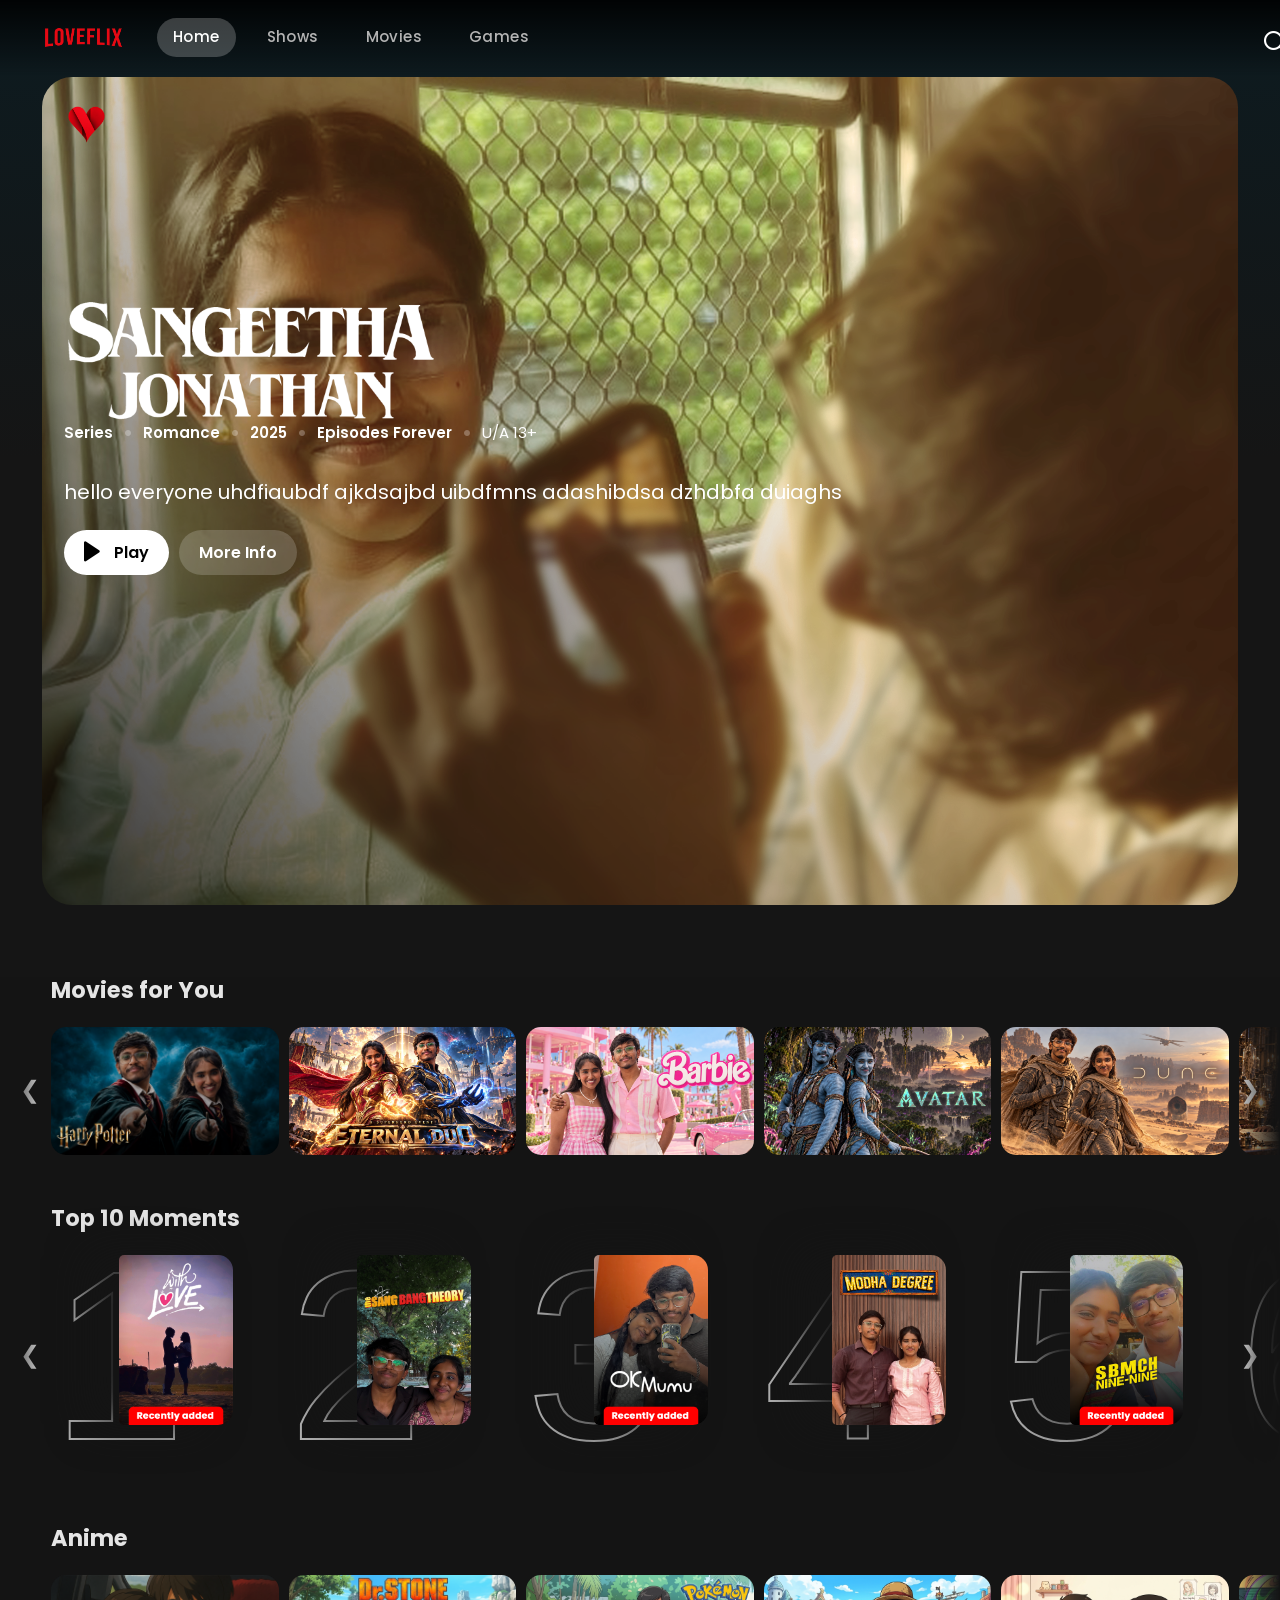
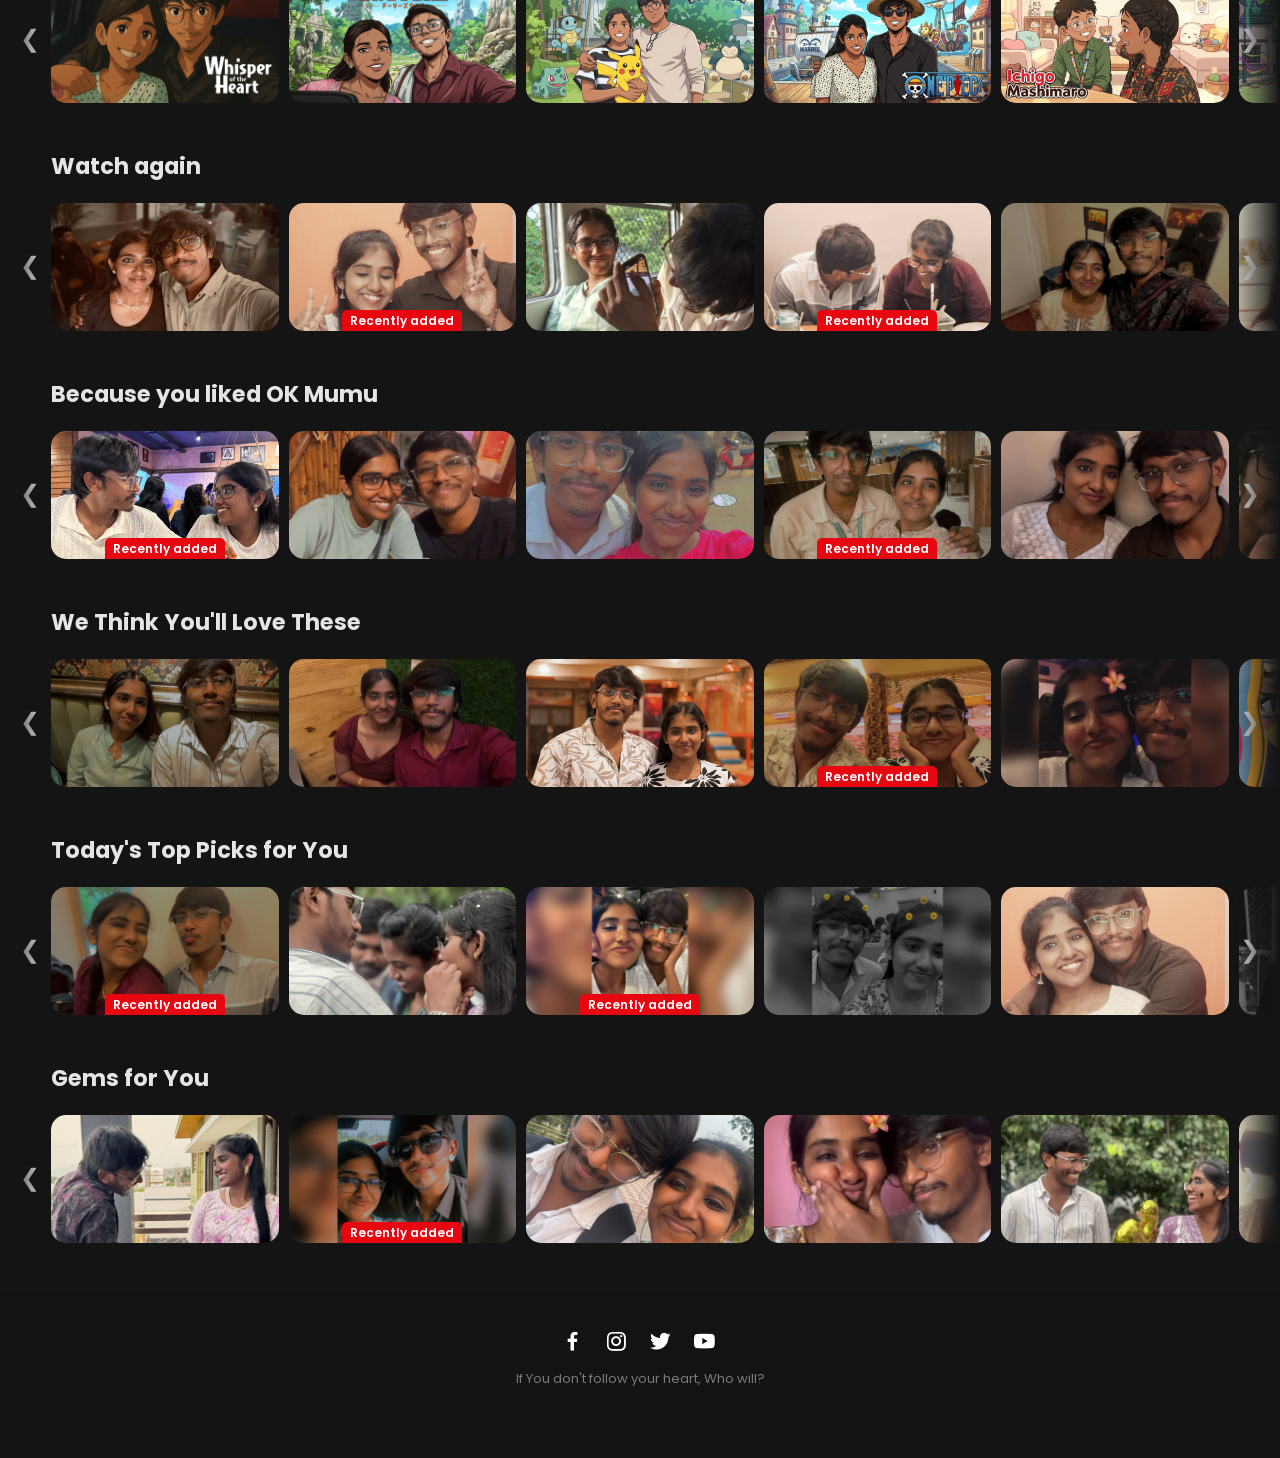
==== commit 31496b7f: "cover fixed" ====
--- a/index.html
+++ b/index.html
@@ -169,7 +169,7 @@
         >
           <!-- Base Default Image -->
           <img
-            src="assets/img/hero-bg.jpg"
+            src="assets/img/pics/cover/1.png"
             class="hero-media-base"
             alt="Hero Base"
           />
@@ -184,7 +184,7 @@
             disablepictureinpicture
             controlsList="nodownload nopictureinpicture"
           >
-            <source src="assets/img/hover1.mp4" type="video/mp4" />
+            <source src="assets/img/pics/cover/hover.mp4" type="video/mp4" />
           </video>
         </div>
       </div>
@@ -959,7 +959,7 @@
                 </video>
               </div>
               <div class="nx-carousel-card-item">
-                <img src="assets/img/pics/48.JPG" alt="Card 3" />
+                <img src="assets/img/pics/48.png" alt="Card 3" />
               </div>
               <div class="nx-carousel-card-item">
                 <img src="assets/img/pics/9.png" alt="Card 4" />
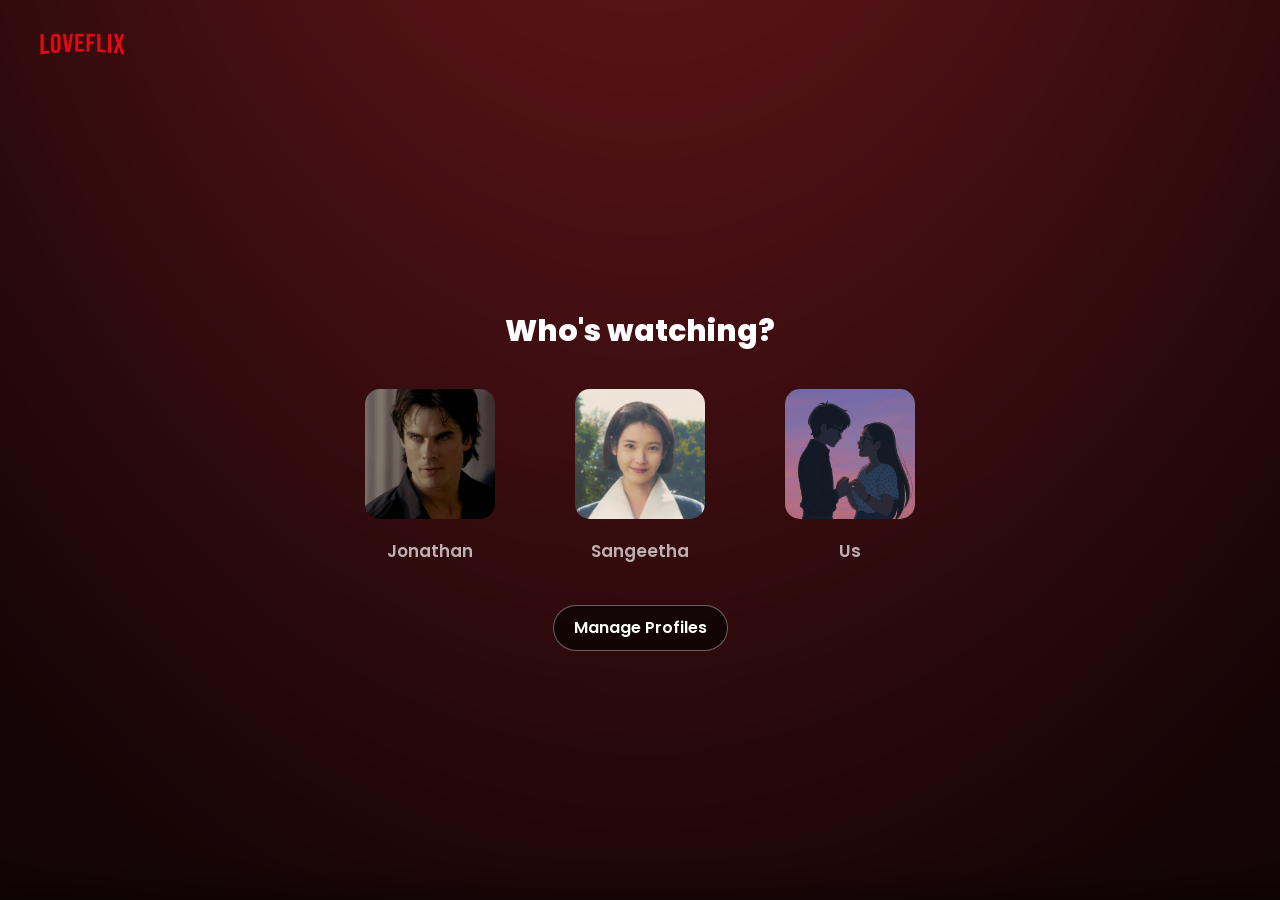
==== commit 5b78916a: "index changed" ====
--- a/index.html
+++ b/index.html
@@ -3,7 +3,7 @@
     <meta charset="utf-8" />
     <meta content="width=device-width, initial-scale=1.0" name="viewport" />
 
-    <title>Home - Loveflix</title>
+    <title>Login - Loveflix</title>
     <meta content="" name="description" />
     <meta content="" name="keywords" />
 
@@ -39,1016 +39,56 @@
     />
 
     <!-- Main CSS File -->
-    <link href="assets/css/style.css" rel="stylesheet" />
+    <link href="assets/css/style-login.css" rel="stylesheet" />
     <link href="assets/css/penstyle.css" rel="stylesheet" />
     <!-- <link href="assets/css/portfolio.css" rel="stylesheet" /> -->
   </head>
 
   <body>
+    <div class="bg-red"><img src="/assets/img/bg.png" /></div>
     <div class="loading"></div>
     <!-- ======= Header ======= -->
     <header id="header" class="fixed-top">
       <div class="container d-flex align-items-center">
-        <a href="/index.html" class="logo"
+        <a href="#hero" class="logo"
           ><img src="assets/img/favicon.png" alt="" class="img-fluid"
         /></a>
-
-        <nav class="nav-menu d-none d-lg-block">
-          <ul>
-            <li class="active home"><a href="#">Home</a></li>
-            <li><a href="#">Shows</a></li>
-            <li><a href="#">Movies</a></li>
-            <li>
-              <a
-                target="_blank"
-                href="https://www.1001games.com/girls/kissing-cure"
-                >Games</a
-              >
-            </li>
-          </ul>
-          <i class="ri-search-line"></i>
-          <div class="nx-nav-notification-wrapper">
-            <i class="ri-notification-3-line nx-bell-trigger"></i>
-
-            <!-- The Hidden Messages Dropdown Tray -->
-            <div class="nx-notification-dropdown">
-              <div class="nx-notif-arrow"></div>
-              <!-- Sleek pointer arrow -->
-              <ul class="nx-notif-list">
-                <!-- Update your notification item inside the navigation dropdown list to include the custom ID -->
-                <li class="nx-notif-item" id="firstNotif">
-                  <div class="nx-notif-dot"></div>
-                  <p>New <strong>alternate-reality image</strong> received!</p>
-                </li>
-
-                <li class="nx-notif-item">
-                  <span class="nx-notif-dot"></span>
-                  <p>I Love You <strong>Mumu</strong> <3</p>
-                </li>
-                <li class="nx-notif-item read">
-                  <p>Videos are now tagged as Recently added</p>
-                </li>
-              </ul>
-            </div>
-          </div>
-          <a href="/login.html"><img src="/assets/img/an.JPG" /></a>
-        </nav>
-        <!-- .nav-menu -->
       </div>
     </header>
     <!-- End Header -->
 
-    <!-- The Envelope Viewport Wrapper -->
-    <div id="envelopeOverlay" class="lx-env-overlay-mask">
-      <div class="lx-env-box-wrapper" id="envelopeWrapper">
-        <div class="lx-env-pocket-container">
-          <!-- 1. The top opening folding flap triangle -->
-          <div class="lx-env-paper-flap"></div>
+    <main id="main">
+      <div class="container">
+        <div class="who">Who's watching?</div>
+        <div class="row">
+          <a href="/j.html">
+            <div class="col-sm">
+              <div class="pro">
+                <img src="assets/img/ds.jpg" />
+              </div>
+              <div class="name">Jonathan</div>
+            </div></a
+          >
+          <a href="/s.html">
+            <div class="col-sm">
+              <div class="pro">
+                <img src="assets/img/lt.jpg" />
+              </div>
+              <div class="name">Sangeetha</div>
+            </div></a
+          >
 
-          <!-- 2. The inside hidden letter photo image card -->
-          <div class="lx-env-hidden-card" id="letterImageCard">
-            <img
-              src="/assets/img/hehe2.png"
-              class="lx-env-surprise-img"
-              alt="Surprise Image"
-            />
-          </div>
-
-          <!-- 💡 THE CURE: Separate physical triangles to match your custom drawing layout -->
-          <!-- Left flap triangle layer (Red profile in sketch) -->
-          <div class="lx-env-side-left"></div>
-
-          <!-- Right flap triangle layer (Blue profile in sketch) -->
-          <div class="lx-env-side-right"></div>
-
-          <!-- Bottom flap triangle layer (Yellow profile in sketch) -->
-          <div class="lx-env-side-bottom"></div>
+          <a href="/login-fake.html">
+            <div class="col-sm">
+              <div class="pro">
+                <img src="assets/img/an.JPG" />
+              </div>
+              <div class="name">Us</div>
+            </div>
+          </a>
         </div>
+        <div class="mng-pro">Manage Profiles</div>
       </div>
-    </div>
-
-    <!-- ======= Hero Section ======= -->
-
-    <section id="hero">
-      <div class="hero-container">
-        <div class="hero-logo">
-          <img src="assets/img/hrt.png" />
-        </div>
-        <div class="title-logo">
-          <img src="assets/img/title.png" />
-        </div>
-        <div class="hero-deets">
-          <div class="genre-stuff">
-            <div class="genre">Series</div>
-            <div class="genre-dot">.</div>
-            <div class="genre">Romance</div>
-            <div class="genre-dot">.</div>
-            <div class="genre">2025</div>
-            <div class="genre-dot">.</div>
-            <div class="genre">Episodes Forever</div>
-            <div class="genre-dot">.</div>
-            <div class="genre-1">U/A 13+</div>
-          </div>
-          <div class="para">
-            hello everyone uhdfiaubdf ajkdsajbd uibdfmns adashibdsa dzhdbfa
-            duiaghs
-          </div>
-          <div id="p-ico" class="play">
-            <div class="play-1">
-              <a href="/renew.html" id="heroPlayBtn"
-                ><i class="ri-play-fill"></i>Play</a
-              >
-            </div>
-            <div class="play-2">More Info</div>
-          </div>
-        </div>
-        <div
-          class="hero-img"
-          onmouseenter="playHeroPreview(this)"
-          onmouseleave="stopHeroPreview(this)"
-        >
-          <!-- Base Default Image -->
-          <img
-            src="assets/img/pics/cover/1.png"
-            class="hero-media-base"
-            alt="Hero Base"
-          />
-
-          <!-- Hidden Video Element (Muted + Disabled PiP tags bypass native browser popups) -->
-          <video
-            class="hero-media-video"
-            muted
-            loop
-            playsinline
-            preload="none"
-            disablepictureinpicture
-            controlsList="nodownload nopictureinpicture"
-          >
-            <source src="assets/img/pics/cover/hover.mp4" type="video/mp4" />
-          </video>
-        </div>
-      </div>
-    </section>
-    <!-- ==========================================
-    CUSTOM LOVEFLIX STREAM DESIGN MODAL
-    ========================================== -->
-    <dialog id="favDialog" class="loveflix-dialog">
-      <div class="dialog-card">
-        <h3 class="dialog-title">Account disabled!</h3>
-        <p class="dialog-subtitle">Choose a payment mode to continue:</p>
-
-        <!-- 💡 THE CUSTOM CUSTOM DROPDOWN FRAMEWORK -->
-        <div class="custom-select-wrapper">
-          <div class="select-trigger-box" id="dropdownTrigger">
-            <span id="selectedOptionText">...</span>
-            <i class="bx bx-chevron-down arrow-icon"></i>
-          </div>
-
-          <!-- The Interactive Options Tray Container -->
-          <ul class="custom-options-list" id="optionsTray">
-            <li class="option-item" data-value="brine">0 Kisses 😔</li>
-            <li class="option-item" data-value="monkey">1 Kiss 🙂</li>
-            <!-- 💡 THE UNLOCK OPTION -->
-            <li class="option-item secret-key" data-value="unlock_key">
-              100 Kisses ❤️❤️😘
-            </li>
-          </ul>
-        </div>
-
-        <!-- Hidden native input to securely hold your JavaScript logic values -->
-        <input type="hidden" id="secureSelectValue" value="default" />
-
-        <div class="dialog-action-row">
-          <button id="cancelBtn" class="modal-btn btn-cancel">Cancel</button>
-          <button id="confirmBtn" class="modal-btn btn-confirm">Confirm</button>
-        </div>
-      </div>
-    </dialog>
-
-    <!-- End Hero -->
-
-    <main id="main">
-      <!-- HORIZONTAL CAROUSEL CONTAINER -->
-      <section id="c01" class="nx-carousel-section">
-        <h2 class="nx-carousel-heading">Movies for You</h2>
-
-        <div class="nx-carousel-base-wrapper">
-          <!-- Direction Control Action Bars -->
-          <button
-            class="nx-carousel-arrow-btn nx-btn-left"
-            onclick="moveNxCarousel(-1, 'c1')"
-          >
-            &#10094;
-          </button>
-          <button
-            class="nx-carousel-arrow-btn nx-btn-right"
-            onclick="moveNxCarousel(1, 'c1')"
-          >
-            &#10095;
-          </button>
-
-          <!-- Clipping Window Framework -->
-          <div class="nx-carousel-clip-viewport">
-            <div class="nx-carousel-moving-track" id="c1">
-              <div class="nx-carousel-card-item">
-                <img src="assets/img/pics/movies/hp.png" alt="Card 2" />
-              </div>
-              <div class="nx-carousel-card-item">
-                <img src="assets/img/pics/movies/ed.png" alt="Card 2" />
-              </div>
-              <div class="nx-carousel-card-item">
-                <img src="assets/img/pics/movies/bb.png" alt="Card 3" />
-              </div>
-              <div class="nx-carousel-card-item">
-                <img src="assets/img/pics/movies/av.png" alt="Card 4" />
-              </div>
-              <div class="nx-carousel-card-item">
-                <img src="assets/img/pics/movies/dn.png" alt="Card 5" />
-              </div>
-              <div class="nx-carousel-card-item">
-                <img src="assets/img/pics/movies/fr.png" alt="Card 6" />
-              </div>
-              <div class="nx-carousel-card-item">
-                <img src="assets/img/pics/movies/tt.png" alt="Card 7" />
-              </div>
-            </div>
-          </div>
-        </div>
-      </section>
-      <!-- HORIZONTAL CAROUSEL CONTAINER -->
-      <section id="c02" class="nx-carousel-section">
-        <h2 class="nx-carousel-heading">Top 10 Moments</h2>
-
-        <div class="nx-carousel-base-wrapper">
-          <!-- Direction Control Action Bars -->
-          <button
-            class="nx-carousel-arrow-btn nx-btn-left"
-            onclick="moveNxCarousel(-1, 'c2')"
-          >
-            &#10094;
-          </button>
-          <button
-            class="nx-carousel-arrow-btn nx-btn-right"
-            onclick="moveNxCarousel(1, 'c2')"
-          >
-            &#10095;
-          </button>
-
-          <!-- Clipping Window Framework -->
-          <div class="nx-carousel-clip-viewport">
-            <div class="nx-carousel-moving-track" id="c2">
-              <div
-                class="nx-carousel-card-item"
-                onmouseenter="playPreview(this)"
-                onmouseleave="stopPreview(this)"
-              >
-                <div class="num">1</div>
-                <div class="num-img">
-                  <img src="assets/img/pics/10/1.png" alt="Card 1" />
-                  <video
-                    class="nx-video-preview"
-                    muted
-                    loop
-                    playsinline
-                    preload="none"
-                    disablepictureinpicture
-                    controlsList="nodownload nopictureinpicture"
-                  >
-                    <source src="assets/img/pics/10/1.mp4" type="video/mp4" />
-                  </video>
-                </div>
-              </div>
-              <div
-                class="nx-carousel-card-item"
-                onmouseenter="playPreview(this)"
-                onmouseleave="stopPreview(this)"
-              >
-                <div class="num">2</div>
-                <div class="num-img">
-                  <img src="assets/img/pics/10/2.png" alt="Card 1" />
-                  <img
-                    src="assets/img/pics/10/02.png"
-                    class="nx-video-preview"
-                    alt="Card 2 Hover"
-                  />
-                </div>
-              </div>
-              <div
-                class="nx-carousel-card-item"
-                onmouseenter="playPreview(this)"
-                onmouseleave="stopPreview(this)"
-              >
-                <div class="num">3</div>
-                <div class="num-img">
-                  <img src="assets/img/pics/10/3.png" alt="Card 1" />
-                  <video
-                    class="nx-video-preview"
-                    muted
-                    loop
-                    playsinline
-                    preload="none"
-                    disablepictureinpicture
-                    controlsList="nodownload nopictureinpicture"
-                  >
-                    <source src="assets/img/pics/10/3.mp4" type="video/mp4" />
-                  </video>
-                </div>
-              </div>
-              <div
-                class="nx-carousel-card-item"
-                onmouseenter="playPreview(this)"
-                onmouseleave="stopPreview(this)"
-              >
-                <div class="num">4</div>
-                <div class="num-img">
-                  <img src="assets/img/pics/10/4.png" alt="Card 1" />
-                  <img
-                    src="assets/img/pics/10/04.png"
-                    class="nx-video-preview"
-                    alt="Card 2 Hover"
-                  />
-                </div>
-              </div>
-              <div
-                class="nx-carousel-card-item"
-                onmouseenter="playPreview(this)"
-                onmouseleave="stopPreview(this)"
-              >
-                <div class="num">5</div>
-                <div class="num-img">
-                  <img src="assets/img/pics/10/5.png" alt="Card 1" />
-                  <video
-                    class="nx-video-preview"
-                    muted
-                    loop
-                    playsinline
-                    preload="none"
-                    disablepictureinpicture
-                    controlsList="nodownload nopictureinpicture"
-                  >
-                    <source src="assets/img/pics/10/5.mp4" type="video/mp4" />
-                  </video>
-                </div>
-              </div>
-              <div
-                class="nx-carousel-card-item"
-                onmouseenter="playPreview(this)"
-                onmouseleave="stopPreview(this)"
-              >
-                <div class="num">6</div>
-                <div class="num-img">
-                  <img src="assets/img/pics/10/6.png" alt="Card 1" />
-                  <video
-                    class="nx-video-preview"
-                    muted
-                    loop
-                    playsinline
-                    preload="none"
-                    disablepictureinpicture
-                    controlsList="nodownload nopictureinpicture"
-                  >
-                    <source src="assets/img/pics/10/6.mp4" type="video/mp4" />
-                  </video>
-                </div>
-              </div>
-              <div
-                class="nx-carousel-card-item"
-                onmouseenter="playPreview(this)"
-                onmouseleave="stopPreview(this)"
-              >
-                <div class="num">7</div>
-                <div class="num-img">
-                  <img src="assets/img/pics/10/7.png" alt="Card 1" />
-                  <video
-                    class="nx-video-preview"
-                    muted
-                    loop
-                    playsinline
-                    preload="none"
-                    disablepictureinpicture
-                    controlsList="nodownload nopictureinpicture"
-                  >
-                    <source src="assets/img/pics/10/7.mp4" type="video/mp4" />
-                  </video>
-                </div>
-              </div>
-              <div
-                class="nx-carousel-card-item"
-                onmouseenter="playPreview(this)"
-                onmouseleave="stopPreview(this)"
-              >
-                <div class="num">8</div>
-                <div class="num-img">
-                  <img src="assets/img/pics/10/8.png" alt="Card 1" />
-                  <img
-                    src="assets/img/pics/10/08.png"
-                    class="nx-video-preview"
-                    alt="Card 2 Hover"
-                  />
-                </div>
-              </div>
-              <div
-                class="nx-carousel-card-item"
-                onmouseenter="playPreview(this)"
-                onmouseleave="stopPreview(this)"
-              >
-                <div class="num">9</div>
-                <div class="num-img">
-                  <img src="assets/img/pics/10/9.png" alt="Card 1" />
-                  <img
-                    src="assets/img/pics/10/09.png"
-                    class="nx-video-preview"
-                    alt="Card 2 Hover"
-                  />
-                </div>
-              </div>
-              <div
-                class="nx-carousel-card-item"
-                onmouseenter="playPreview(this)"
-                onmouseleave="stopPreview(this)"
-              >
-                <div class="num">10</div>
-                <div class="num-img">
-                  <img src="assets/img/pics/10/10.png" alt="Card 1" />
-                  <video
-                    class="nx-video-preview"
-                    muted
-                    loop
-                    playsinline
-                    preload="none"
-                    disablepictureinpicture
-                    controlsList="nodownload nopictureinpicture"
-                  >
-                    <source src="assets/img/pics/10/10.mp4" type="video/mp4" />
-                  </video>
-                </div>
-              </div>
-            </div>
-          </div>
-        </div>
-      </section>
-
-      <!-- HORIZONTAL CAROUSEL CONTAINER -->
-      <section id="c01" class="nx-carousel-section">
-        <h2 class="nx-carousel-heading">Anime</h2>
-
-        <div class="nx-carousel-base-wrapper">
-          <!-- Direction Control Action Bars -->
-          <button
-            class="nx-carousel-arrow-btn nx-btn-left"
-            onclick="moveNxCarousel(-1, 'c3')"
-          >
-            &#10094;
-          </button>
-          <button
-            class="nx-carousel-arrow-btn nx-btn-right"
-            onclick="moveNxCarousel(1, 'c3')"
-          >
-            &#10095;
-          </button>
-
-          <!-- Clipping Window Framework -->
-          <div class="nx-carousel-clip-viewport">
-            <div class="nx-carousel-moving-track" id="c3">
-              <div class="nx-carousel-card-item">
-                <img src="assets/img/pics/anime/1.png" alt="Card 1" />
-              </div>
-              <div class="nx-carousel-card-item">
-                <img src="assets/img/pics/anime/2.png" alt="Card 2" />
-              </div>
-              <div class="nx-carousel-card-item">
-                <img src="assets/img/pics/anime/3.jpg" alt="Card 3" />
-              </div>
-              <div class="nx-carousel-card-item">
-                <img src="assets/img/pics/anime/4.jpg" alt="Card 4" />
-              </div>
-              <div class="nx-carousel-card-item">
-                <img src="assets/img/pics/anime/7.jpg" alt="Card 5" />
-              </div>
-              <div class="nx-carousel-card-item">
-                <img src="assets/img/pics/anime/5.jpg" alt="Card 6" />
-              </div>
-              <div class="nx-carousel-card-item">
-                <img src="assets/img/pics/anime/6.jpg" alt="Card 7" />
-              </div>
-            </div>
-          </div>
-        </div>
-      </section>
-
-      <!-- row1 -->
-      <section id="c01" class="nx-carousel-section">
-        <h2 class="nx-carousel-heading">Watch again</h2>
-
-        <div class="nx-carousel-base-wrapper">
-          <!-- Direction Control Action Bars -->
-          <button
-            class="nx-carousel-arrow-btn nx-btn-left"
-            onclick="moveNxCarousel(-1, 'c4')"
-          >
-            &#10094;
-          </button>
-          <button
-            class="nx-carousel-arrow-btn nx-btn-right"
-            onclick="moveNxCarousel(1, 'c4')"
-          >
-            &#10095;
-          </button>
-
-          <!-- Clipping Window Framework -->
-          <div class="nx-carousel-clip-viewport">
-            <div class="nx-carousel-moving-track" id="c4">
-              <div class="nx-carousel-card-item">
-                <img src="assets/img/pics/7.jpg" alt="Card 1" />
-              </div>
-              <div
-                class="nx-carousel-card-item"
-                onmouseenter="playPreview(this)"
-                onmouseleave="stopPreview(this)"
-              >
-                <div class="recent">Recently added</div>
-                <img src="assets/img/pics/1.JPG" alt="Card 2" />
-                <img
-                  src="assets/img/pics/1a.GIF"
-                  class="nx-video-preview"
-                  alt="Card 2 Hover"
-                />
-              </div>
-              <div class="nx-carousel-card-item">
-                <img src="assets/img/pics/6.jpg" alt="Card 3" />
-              </div>
-              <div
-                class="nx-carousel-card-item"
-                onmouseenter="playPreview(this)"
-                onmouseleave="stopPreview(this)"
-              >
-                <div class="recent">Recently added</div>
-                <img src="assets/img/pics/8.png" alt="Card 4" />
-                <img
-                  src="assets/img/pics/8a.gif"
-                  class="nx-video-preview"
-                  alt="Card 2 Hover"
-                />
-              </div>
-              <div class="nx-carousel-card-item">
-                <img src="assets/img/pics/26.PNG" alt="Card 5" />
-              </div>
-              <div
-                class="nx-carousel-card-item"
-                onmouseenter="playPreview(this)"
-                onmouseleave="stopPreview(this)"
-              >
-                <div class="recent">Recently added</div>
-                <img src="assets/img/pics/12.jpeg" alt="Card 6" />
-                <video
-                  class="nx-video-preview"
-                  muted
-                  loop
-                  playsinline
-                  preload="none"
-                  disablepictureinpicture
-                  controlsList="nodownload nopictureinpicture"
-                >
-                  <source src="assets/img/pics/12a.mp4" type="video/mp4" />
-                </video>
-              </div>
-              <div class="nx-carousel-card-item">
-                <img src="assets/img/pics/35.png" alt="Card 7" />
-              </div>
-              <div
-                class="nx-carousel-card-item"
-                onmouseenter="playPreview(this)"
-                onmouseleave="stopPreview(this)"
-              >
-                <div class="recent">Recently added</div>
-                <img src="assets/img/pics/47.JPG" alt="Card 8" />
-                <video
-                  class="nx-video-preview"
-                  muted
-                  loop
-                  playsinline
-                  preload="none"
-                  disablepictureinpicture
-                  controlsList="nodownload nopictureinpicture"
-                >
-                  <source src="assets/img/pics/47a.mp4" type="video/mp4" />
-                </video>
-              </div>
-              <div class="nx-carousel-card-item">
-                <img src="assets/img/pics/36.png" alt="Card 9" />
-              </div>
-              <div class="nx-carousel-card-item">
-                <img src="assets/img/pics/40.png" alt="Card 10" />
-              </div>
-            </div>
-          </div>
-        </div>
-      </section>
-
-      <!--  row2 -->
-      <section id="c01" class="nx-carousel-section">
-        <h2 class="nx-carousel-heading">Because you liked OK Mumu</h2>
-
-        <div class="nx-carousel-base-wrapper">
-          <!-- Direction Control Action Bars -->
-          <button
-            class="nx-carousel-arrow-btn nx-btn-left"
-            onclick="moveNxCarousel(-1, 'c5')"
-          >
-            &#10094;
-          </button>
-          <button
-            class="nx-carousel-arrow-btn nx-btn-right"
-            onclick="moveNxCarousel(1, 'c5')"
-          >
-            &#10095;
-          </button>
-
-          <!-- Clipping Window Framework -->
-          <div class="nx-carousel-clip-viewport">
-            <div class="nx-carousel-moving-track" id="c5">
-              <div
-                class="nx-carousel-card-item"
-                onmouseenter="playPreview(this)"
-                onmouseleave="stopPreview(this)"
-              >
-                <div class="recent">Recently added</div>
-                <img src="assets/img/pics/11.jpg" alt="Card 1" />
-                <video
-                  class="nx-video-preview"
-                  muted
-                  loop
-                  playsinline
-                  preload="none"
-                  disablepictureinpicture
-                  controlsList="nodownload nopictureinpicture"
-                >
-                  <source src="assets/img/pics/11a.mp4" type="video/mp4" />
-                </video>
-              </div>
-              <div class="nx-carousel-card-item">
-                <img src="assets/img/pics/32.JPG" alt="Card 2" />
-              </div>
-              <div class="nx-carousel-card-item">
-                <img src="assets/img/pics/28.JPG" alt="Card 3" />
-              </div>
-              <div
-                class="nx-carousel-card-item"
-                onmouseenter="playPreview(this)"
-                onmouseleave="stopPreview(this)"
-              >
-                <div class="recent">Recently added</div>
-                <img src="assets/img/pics/46.JPG" alt="Card 4" />
-                <video
-                  class="nx-video-preview"
-                  muted
-                  loop
-                  playsinline
-                  preload="none"
-                  disablepictureinpicture
-                  controlsList="nodownload nopictureinpicture"
-                >
-                  <source src="assets/img/pics/46a.mp4" type="video/mp4" />
-                </video>
-              </div>
-              <div class="nx-carousel-card-item">
-                <img src="assets/img/pics/23.JPG" alt="Card 5" />
-              </div>
-              <div class="nx-carousel-card-item">
-                <img src="assets/img/pics/24.png" alt="Card 6" />
-              </div>
-              <div class="nx-carousel-card-item">
-                <img src="assets/img/pics/22.jpg" alt="Card 7" />
-              </div>
-              <div class="nx-carousel-card-item">
-                <img src="assets/img/pics/29.JPG" alt="Card 8" />
-              </div>
-              <div class="nx-carousel-card-item">
-                <img src="assets/img/pics/27.JPG" alt="Card 9" />
-              </div>
-              <div class="nx-carousel-card-item">
-                <img src="assets/img/pics/41.png" alt="Card 10" />
-              </div>
-            </div>
-          </div>
-        </div>
-      </section>
-
-      <!-- row 3 -->
-      <section id="c01" class="nx-carousel-section">
-        <h2 class="nx-carousel-heading">We Think You'll Love These</h2>
-
-        <div class="nx-carousel-base-wrapper">
-          <!-- Direction Control Action Bars -->
-          <button
-            class="nx-carousel-arrow-btn nx-btn-left"
-            onclick="moveNxCarousel(-1, 'c6')"
-          >
-            &#10094;
-          </button>
-          <button
-            class="nx-carousel-arrow-btn nx-btn-right"
-            onclick="moveNxCarousel(1, 'c6')"
-          >
-            &#10095;
-          </button>
-
-          <!-- Clipping Window Framework -->
-          <div class="nx-carousel-clip-viewport">
-            <div class="nx-carousel-moving-track" id="c6">
-              <div class="nx-carousel-card-item">
-                <img src="assets/img/pics/33.JPG" alt="Card 1" />
-              </div>
-              <div class="nx-carousel-card-item">
-                <img src="assets/img/pics/31.JPG" alt="Card 2" />
-              </div>
-              <div class="nx-carousel-card-item">
-                <img src="assets/img/pics/45.jpeg" alt="Card 3" />
-              </div>
-              <div
-                class="nx-carousel-card-item"
-                onmouseenter="playPreview(this)"
-                onmouseleave="stopPreview(this)"
-              >
-                <div class="recent">Recently added</div>
-                <img src="assets/img/pics/39.JPG" alt="Card 4" />
-                <video
-                  class="nx-video-preview"
-                  muted
-                  loop
-                  playsinline
-                  preload="none"
-                  disablepictureinpicture
-                  controlsList="nodownload nopictureinpicture"
-                >
-                  <source src="assets/img/pics/39a.mp4" type="video/mp4" />
-                </video>
-              </div>
-              <div class="nx-carousel-card-item">
-                <img src="assets/img/pics/37.png" alt="Card 5" />
-              </div>
-              <div class="nx-carousel-card-item">
-                <img src="assets/img/pics/16.jpg" alt="Card 6" />
-              </div>
-              <div
-                class="nx-carousel-card-item"
-                onmouseenter="playPreview(this)"
-                onmouseleave="stopPreview(this)"
-              >
-                <div class="recent">Recently added</div>
-                <img src="assets/img/pics/10.JPG" alt="Card 7" />
-                <video
-                  class="nx-video-preview"
-                  muted
-                  loop
-                  playsinline
-                  preload="none"
-                  disablepictureinpicture
-                  controlsList="nodownload nopictureinpicture"
-                >
-                  <source src="assets/img/pics/10a.mp4" type="video/mp4" />
-                </video>
-              </div>
-              <div class="nx-carousel-card-item">
-                <img src="assets/img/pics/30.JPG" alt="Card 8" />
-              </div>
-              <div class="nx-carousel-card-item">
-                <img src="assets/img/pics/25.JPG" alt="Card 9" />
-              </div>
-              <div class="nx-carousel-card-item">
-                <img src="assets/img/pics/18.jpg" alt="Card 10" />
-              </div>
-            </div>
-          </div>
-        </div>
-      </section>
-
-      <!-- row 4 -->
-      <section id="c01" class="nx-carousel-section">
-        <h2 class="nx-carousel-heading">Today's Top Picks for You</h2>
-
-        <div class="nx-carousel-base-wrapper">
-          <!-- Direction Control Action Bars -->
-          <button
-            class="nx-carousel-arrow-btn nx-btn-left"
-            onclick="moveNxCarousel(-1, 'c7')"
-          >
-            &#10094;
-          </button>
-          <button
-            class="nx-carousel-arrow-btn nx-btn-right"
-            onclick="moveNxCarousel(1, 'c7')"
-          >
-            &#10095;
-          </button>
-
-          <!-- Clipping Window Framework -->
-          <div class="nx-carousel-clip-viewport">
-            <div class="nx-carousel-moving-track" id="c7">
-              <div
-                class="nx-carousel-card-item"
-                onmouseenter="playPreview(this)"
-                onmouseleave="stopPreview(this)"
-              >
-                <div class="recent">Recently added</div>
-                <img src="assets/img/pics/34.JPG" alt="Card 1" />
-                <video
-                  class="nx-video-preview"
-                  muted
-                  loop
-                  playsinline
-                  preload="none"
-                  disablepictureinpicture
-                  controlsList="nodownload nopictureinpicture"
-                >
-                  <source src="assets/img/pics/34a.mp4" type="video/mp4" />
-                </video>
-              </div>
-              <div class="nx-carousel-card-item">
-                <img src="assets/img/pics/20.jpg" alt="Card 2" />
-              </div>
-              <div
-                class="nx-carousel-card-item"
-                onmouseenter="playPreview(this)"
-                onmouseleave="stopPreview(this)"
-              >
-                <div class="recent">Recently added</div>
-                <img src="assets/img/pics/13.png" alt="Card 3" />
-                <video
-                  class="nx-video-preview"
-                  muted
-                  loop
-                  playsinline
-                  preload="none"
-                  disablepictureinpicture
-                  controlsList="nodownload nopictureinpicture"
-                >
-                  <source src="assets/img/pics/13a.mp4" type="video/mp4" />
-                </video>
-              </div>
-              <div class="nx-carousel-card-item">
-                <img src="assets/img/pics/43.png" alt="Card 4" />
-              </div>
-              <div class="nx-carousel-card-item">
-                <img src="assets/img/pics/3.JPG" alt="Card 5" />
-              </div>
-              <div class="nx-carousel-card-item">
-                <img src="assets/img/pics/38.png" alt="Card 6" />
-              </div>
-              <div class="nx-carousel-card-item">
-                <img src="assets/img/pics/15.jpg" alt="Card 7" />
-              </div>
-              <div class="nx-carousel-card-item">
-                <img src="assets/img/pics/44.png" alt="Card 8" />
-              </div>
-              <div class="nx-carousel-card-item">
-                <img src="assets/img/pics/14.png" alt="Card 9" />
-              </div>
-              <div class="nx-carousel-card-item">
-                <img src="assets/img/pics/5.png" alt="Card 10" />
-              </div>
-            </div>
-          </div>
-        </div>
-      </section>
-
-      <!-- row 5 -->
-
-      <section id="c01" class="nx-carousel-section">
-        <h2 class="nx-carousel-heading">Gems for You</h2>
-
-        <div class="nx-carousel-base-wrapper">
-          <!-- Direction Control Action Bars -->
-          <button
-            class="nx-carousel-arrow-btn nx-btn-left"
-            onclick="moveNxCarousel(-1, 'c8')"
-          >
-            &#10094;
-          </button>
-          <button
-            class="nx-carousel-arrow-btn nx-btn-right"
-            onclick="moveNxCarousel(1, 'c8')"
-          >
-            &#10095;
-          </button>
-
-          <!-- Clipping Window Framework -->
-          <div class="nx-carousel-clip-viewport">
-            <div class="nx-carousel-moving-track" id="c8">
-              <div class="nx-carousel-card-item">
-                <img src="assets/img/pics/19.jpg" alt="Card 1" />
-              </div>
-
-              <div
-                class="nx-carousel-card-item"
-                onmouseenter="playPreview(this)"
-                onmouseleave="stopPreview(this)"
-              >
-                <div class="recent">Recently added</div>
-                <img src="assets/img/pics/42.png" alt="Card 2" />
-                <video
-                  class="nx-video-preview"
-                  muted
-                  loop
-                  playsinline
-                  preload="none"
-                  disablepictureinpicture
-                  controlsList="nodownload nopictureinpicture"
-                >
-                  <source src="assets/img/pics/42a.mp4" type="video/mp4" />
-                </video>
-              </div>
-              <div class="nx-carousel-card-item">
-                <img src="assets/img/pics/48.png" alt="Card 3" />
-              </div>
-              <div class="nx-carousel-card-item">
-                <img src="assets/img/pics/9.png" alt="Card 4" />
-              </div>
-              <div class="nx-carousel-card-item">
-                <img src="assets/img/pics/21.jpg" alt="Card 5" />
-              </div>
-              <div
-                class="nx-carousel-card-item"
-                onmouseenter="playPreview(this)"
-                onmouseleave="stopPreview(this)"
-              >
-                <div class="recent">Recently added</div>
-                <img src="assets/img/pics/49.png" alt="Card 6" />
-                <video
-                  class="nx-video-preview"
-                  muted
-                  loop
-                  playsinline
-                  preload="none"
-                  disablepictureinpicture
-                  controlsList="nodownload nopictureinpicture"
-                >
-                  <source src="assets/img/pics/49a.mp4" type="video/mp4" />
-                </video>
-              </div>
-              <div class="nx-carousel-card-item">
-                <img src="assets/img/pics/4.png" alt="Card 7" />
-              </div>
-              <div
-                class="nx-carousel-card-item"
-                onmouseenter="playPreview(this)"
-                onmouseleave="stopPreview(this)"
-              >
-                <div class="recent">Recently added</div>
-                <img src="assets/img/pics/2.JPG" alt="Card 8" />
-                <img
-                  src="assets/img/pics/2a.GIF"
-                  class="nx-video-preview"
-                  alt="Card 2 Hover"
-                />
-              </div>
-              <div class="nx-carousel-card-item">
-                <img src="assets/img/pics/17.jpg" alt="Card 9" />
-              </div>
-            </div>
-          </div>
-        </div>
-      </section>
-      <!-- End Portfolio Section -->
-
-      <!-- ======= Footer ======= -->
-
-      <footer id="footer">
-        <div class="container">
-          <div class="social-links pt-3 pt-md-0">
-            <a
-              href="https://www.instagram.com/jonathan.ryndolf/"
-              class="facebook"
-              target="_blank"
-              rel="noopener noreferrer"
-              ><i class="bx bxl-facebook"></i
-            ></a>
-            <a
-              href="https://www.instagram.com/jonathan.ryndolf/"
-              class="instagram"
-              target="_blank"
-              rel="noopener noreferrer"
-              ><i class="bx bxl-instagram"></i
-            ></a>
-            <a
-              href="https://api.whatsapp.com/send?phone=9790766522"
-              class="twitter"
-              target="_blank"
-              rel="noopener noreferrer"
-              ><i class="bx bxl-twitter"></i
-            ></a>
-            <a
-              href="https://www.linkedin.com/in/jonathan-ryndolf-86a088200/?originalSubdomain=in"
-              class="youtube"
-              target="_blank"
-              rel="noopener noreferrer"
-              ><i class="bx bxl-youtube"></i
-            ></a>
-          </div>
-          <p>If You don't follow your heart, Who will?</p>
-        </div>
-      </footer>
-      <!-- End Footer -->
     </main>
 
     <!-- Vendor JS Files -->
--- a/assets/css/style-login.css
+++ b/assets/css/style-login.css
@@ -0,0 +1,1032 @@
+@import url("https://fonts.googleapis.com/css2?family=Poppins&display=swap");
+
+@import url("https://fonts.googleapis.com/css2?family=Montserrat&display=swap");
+
+@supports (-webkit-mask-image: url(#mask)) or (mask-image: url(#mask)) {
+  /* code that requires mask-image here. */
+}
+
+::selection {
+  background: #5aefff44; /* WebKit/Blink Browsers */
+}
+
+
+* {
+  box-sizing: border-box;
+  margin: 0;
+  padding: 0;
+}
+
+body {
+  color: #000000;
+  overflow-x: hidden;
+  background-color: #000000;
+  position: relative;
+}
+
+.bg-red {
+  position: absolute;
+  width: 100%;
+  height: 100%;
+  z-index: -10;
+}
+
+.bg-red img {
+  height: 100%;
+  width: 100%;
+}
+
+body,
+h1,
+h2,
+h3,
+h4,
+h5,
+h6 {
+  font-family: Poppins;
+}
+
+/*--------------------------------------------------------------
+# colorcodes
+--------------------------------------------------------------*/
+
+#color1,
+#color2,
+#color3,
+#color4,
+#color5 {
+  opacity: 0;
+  transition: opacity 1s;
+}
+
+#colorcodepadding .icon-box .padding-icon {
+  padding-right: 10px;
+}
+
+#colorcodepadding .icon-box .colorbox {
+  width: 32px;
+  height: 32px;
+  border-radius: 10px;
+}
+
+#colorcodepadding .icon-box {
+  display: flex;
+  align-items: center;
+  padding-bottom: 20px;
+}
+
+#colorcodepadding .icon-box i {
+  font-size: 32px;
+  padding-right: 10px;
+  line-height: 1;
+}
+
+#colorcodepadding .icon-box h3 {
+  font-weight: 500;
+  margin: 0;
+  padding: 0;
+  line-height: 1;
+  font-size: 16px;
+}
+
+#colorcodepadding .icon-box h3 a {
+  color: #ffffff;
+  transition: ease-in-out 0.3s;
+}
+
+
+/*--------------------------------------------------------------
+# Header
+--------------------------------------------------------------*/
+#header {
+  transition: all 0.5s;
+  z-index: 997;
+  padding: 8px 0;
+}
+
+#header .logo {
+  font-size: 32px;
+  margin: 0;
+  margin-right: 15px;
+  padding: 0;
+  line-height: 1;
+  font-weight: 600;
+  letter-spacing: 1px;
+  text-transform: uppercase;
+  transition: all 0.3s ease-in-out 0s;
+}
+
+#header .container {
+  margin-left: 20px;
+}
+
+#header .logo img {
+  margin-top: 20px;
+  padding: 2px;
+  max-height: 32px;
+}
+
+#header.header-scrolled,
+#header.header-inner-pages {
+  background: #000000;
+  box-shadow: 0px 2px 15px rgba(0, 0, 0, 0.1);
+}
+
+@media (max-width: 992px) {
+  #header .logo {
+    font-size: 28px;
+  }
+}
+
+/*--------------------------------------------------------------
+# Navigation Menu
+--------------------------------------------------------------*/
+/* Desktop Navigation */
+
+.nav-menu ul {
+  margin: 0;
+  padding: 0;
+  list-style: none;
+}
+
+.nav-menu > ul {
+  display: flex;
+}
+
+.nav-menu > ul > li {
+  position: relative;
+  white-space: nowrap;
+  padding: 10px 0 10px 15px;
+}
+
+.nav-menu a {
+  display: block;
+  position: relative;
+  color: #b4b4b4;
+  transition: 0.3s;
+  font-size: 15px;
+  padding: 8 16px;
+  letter-spacing: 0.4px;
+  font-weight: 500;
+  transition: all 0.3s ease-in-out 0s;
+  background-color: #ffffff00;
+  border-radius: 50px;
+}
+
+.nav-menu .active > a {
+  color: #ffffff;
+  background-color: #ffffff37;
+  font-weight: 600;
+  text-decoration: none;
+}
+
+.nav-menu a:hover,
+.nav-menu li:hover > a {
+  background-color: #ffffff1b;
+  text-decoration: none;
+}
+
+
+.nav-menu .drop-down ul {
+  border-radius: 10px;
+  display: block;
+  position: absolute;
+  left: 13;
+  top: calc(100% + 30px);
+  z-index: 99;
+  opacity: 0;
+  visibility: hidden;
+  padding: 10px 0;
+  background-color: #00000093;
+  backdrop-filter: blur(10px);
+  box-shadow: 0px 0px 30px rgba(92, 118, 122, 0.25);
+  transition: 0.3s;
+}
+
+.nav-menu .drop-down:hover > ul {
+  opacity: 1;
+  top: 100%;
+  visibility: visible;
+}
+
+.nav-menu .drop-down li {
+  min-width: 130px;
+  position: relative;
+}
+
+.nav-menu .drop-down ul a {
+  padding: 10px 20px;
+  font-size: 14px;
+  text-transform: none;
+  color: #ffffff;
+}
+
+
+
+.nav-menu .drop-down .drop-down ul {
+  top: 0;
+  left: calc(100% - 30px);
+}
+
+.nav-menu .drop-down .drop-down:hover > ul {
+  opacity: 1;
+  top: 0;
+  left: 100%;
+}
+
+@media (min-width: 1281px) {
+  .drop-down > a {
+    pointer-events: none !important;
+  }
+}
+
+.nav-menu .drop-down .drop-down > a {
+  padding-right: 35px;
+}
+
+.nav-menu .drop-down .drop-down > a:after {
+  content: "\eaa0";
+  font-family: IcoFont;
+  position: absolute;
+  right: 15px;
+}
+
+.header-scrolled .nav-menu a,
+.header-inner-pages .nav-menu a {
+  color: #b4b4b4;
+}
+
+.header-scrolled .nav-menu .active a,
+.header-inner-pages .nav-menu .active a {
+  text-decoration: none;
+}
+
+@media (max-width: 1366px) {
+  .nav-menu .drop-down .drop-down ul {
+    left: -90%;
+  }
+  .nav-menu .drop-down .drop-down:hover > ul {
+    left: -100%;
+  }
+  .nav-menu .drop-down .drop-down > a:after {
+    content: "\ea9d";
+  }
+}
+
+/* Mobile Navigation */
+.mobile-nav-toggle {
+  position: fixed;
+  right: 15px;
+  top: 15px;
+  z-index: 9998;
+  border: 0;
+  background: none;
+  font-size: 24px;
+  transition: all 0.4s;
+  outline: none !important;
+  line-height: 1;
+  cursor: pointer;
+  text-align: right;
+}
+
+.mobile-nav {
+  text-align: center;
+  backdrop-filter: blur(20px);
+  position: fixed;
+  top: 55px;
+  right: 15px;
+  bottom: 15px;
+  left: 15px;
+  z-index: 9999;
+  overflow-y: auto;
+  background: #00000098;
+  transition: ease-in-out 0.2s;
+  opacity: 0;
+  visibility: hidden;
+  border-radius: 10px;
+  padding: 10px 0;
+}
+
+.mobile-nav * {
+  margin: 0;
+  padding: 0;
+  list-style: none;
+}
+
+.mobile-nav a {
+  font-size: 20px;
+  display: block;
+  position: relative;
+  color: #8d8c8c;
+  padding: 10px 20px;
+  font-weight: 100;
+  outline: none;
+}
+
+.mobile-nav .drop-down > a:after {
+  content: "\ea99";
+  font-family: IcoFont;
+  padding-left: 10px;
+  position: absolute;
+  right: 15px;
+}
+
+.mobile-nav .active.drop-down > a:after {
+  content: "\eaa1";
+}
+
+.mobile-nav .drop-down > a {
+  padding-right: 35px;
+}
+
+.mobile-nav .drop-down ul {
+  display: none;
+  overflow: hidden;
+}
+
+.mobile-nav .drop-down li {
+  padding-left: 20px;
+}
+
+@media (min-width: 320px) {
+  .mobile-nav .drop-down > a:after {
+    right: auto;
+  }
+  .mobile-nav .drop-down li {
+    padding-left: 0px;
+  }
+}
+
+.mobile-nav-overly {
+  width: 100%;
+  height: 100%;
+  z-index: 9997;
+  top: 0;
+  left: 0;
+  position: fixed;
+  background: rgba(45, 37, 38, 0.6);
+  overflow: hidden;
+  display: none;
+  transition: ease-in-out 0.2s;
+}
+
+.mobile-nav-active {
+  overflow: hidden;
+}
+
+.mobile-nav-active .mobile-nav {
+  opacity: 1;
+  visibility: visible;
+}
+
+.mobile-nav-active .mobile-nav-toggle i {
+  color: #fff;
+}
+
+/*--------------------------------------------------------------
+# Hero Section
+--------------------------------------------------------------*/
+
+.hero-img {
+  width: 93.5%;
+  height: 92%;
+  border-radius: 30px;
+  margin-top: 6%;
+  overflow: hidden;
+  display: block;
+  margin-left: auto;
+  margin-right: auto;
+}
+
+#hero img {
+  object-fit: cover;
+  width: 100%;
+  height: 100%;
+}
+
+.hero-container {
+  position: relative;
+}
+
+.hero-logo {
+  margin-top: 2%;
+  margin-left: 5%;
+  width: 45px;
+  position: absolute;
+}
+
+.title-logo {
+  position: absolute;
+  width: 400px;
+  margin-left: 4%;
+  margin-top: 15%;
+}
+
+.hero-deets {
+  color: #ffffff;
+  position: absolute;
+  margin-left: 5%;
+  margin-top: 27%;
+}
+
+.genre-stuff {
+  color: #ffffff;
+  position: absolute;
+  display: flex;
+}
+
+.genre {
+  font-size: 15px;
+  font-weight: 600;
+  margin-right: 10px;
+}
+
+.genre-1 {
+  font-size: 15px;
+}
+
+.genre-dot {
+  color: #ffffff46;
+  margin-top: -40;
+  font-size: 50px;
+  margin-right: 10px;
+}
+
+.para {
+  margin-top: 7%;
+  font-size: 20px;
+}
+
+
+.play {
+  margin-top: 3%;
+  width: 100%;
+  display: flex;
+}
+
+#hero a {
+  font-weight: 600;
+  color: #000000 !important;
+  background-color: #ffffff;
+  width: auto; 
+  padding: 10px 28px;
+  border-radius: 50px;
+  border: none;
+  cursor: pointer;
+  display: inline-flex;
+  align-items: center;
+  justify-content: center;
+  gap: 10px;
+  margin-right: 10px;
+  transition: all 0.2s ease-in-out 0s;
+  text-decoration: none;
+}
+
+#hero a:hover {
+  color: #000000af !important;
+  background-color: #ffffffaf;
+}
+
+.play-2 {
+  transition: all 0.2s ease-in-out 0s;
+  font-weight: 600;
+  color: #ffffff;
+  background-color: #ffffff2d;
+  width: auto; 
+  padding: 0px 20px;
+  border-radius: 50px;
+  border: none;
+  cursor: pointer;
+  display: inline-flex;
+  align-items: center;
+  justify-content: center;
+  gap: 10px;
+}
+
+.play-2:hover {
+  color: #ffffffaf;
+  background-color: #ffffff17;
+}
+
+
+
+.badgecolor {
+  backdrop-filter: blur(5px);
+  background-color: #000000b6;
+}
+
+#hero {
+  width: 100%;
+  height: 100vh;
+  background-size: cover;
+  position: relative;
+}
+
+#hero:before,
+#blog:before {
+  content: "";
+  position: absolute;
+  bottom: 0;
+  top: 0;
+  left: 0;
+  right: 0;
+}
+
+
+@keyframes animatedText {
+  from {
+    background-position: 0%;
+  }
+  to {
+    background-position: 100%;
+  }
+}
+
+#hero h3,
+#blog h3 {
+  color: #fff;
+  font-size: 26px;
+  padding: 10px 30px;
+  margin-bottom: 30px;
+  border-radius: 50px;
+}
+
+#hero h1,
+#blog h1 {
+  margin: 0 0 10px 0;
+  font-size: 48px;
+  font-weight: 1000;
+  line-height: 56px;
+  text-transform: uppercase;
+  color: #fff;
+  z-index: 1;
+  pointer-events: none;
+}
+
+#hero h1 span,
+#blog h1 span {
+  font-weight: 100;
+}
+
+#hero h2,
+#blog h2 {
+  color: #eee;
+  margin-bottom: 40px;
+  font-size: 24px;
+  z-index: 1;
+  white-space: nowrap;
+}
+
+
+#hero .btn-get-started,
+#blog .btn-get-started {
+  text-transform: uppercase;
+  font-weight: 400;
+  font-size: 13px;
+  letter-spacing: 1px;
+  display: inline-block;
+  padding: 8px 30px 9px 30px;
+  border-radius: 50px;
+  transition: 0.5s;
+  border: 2px solid #fff;
+  color: #fff;
+  z-index: 1;
+}
+
+#hero .btn-get-started:hover,
+#blog .btn-get-started:hover {
+  background-color: #00c5db;
+  border: 2px solid #00c5db;
+}
+
+@media (min-width: 1024px) {
+  #hero {
+    background-attachment: fixed;
+  }
+}
+
+@media (max-width: 768px) {
+  #hero h3,
+  #blog h3 {
+    font-size: 22px;
+  }
+  #hero h1,
+  #blog h1 {
+    font-size: 28px;
+    line-height: 36px;
+  }
+  #hero h2,
+  #blog h2 {
+    font-size: 18px;
+    line-height: 24px;
+    margin-bottom: 30px;
+  }
+}
+
+@media (max-height: 500px) {
+  #hero,
+  #blog {
+    height: 150vh;
+  }
+}
+
+
+/*--------------------------------------------------------------
+# Footer
+--------------------------------------------------------------*/
+
+#footer {
+  background: #00000018;
+  color: rgb(234, 234, 234);
+  font-size: 14px;
+  text-align: center;
+  padding: 30px 0;
+}
+
+#footer img {
+  width: 100px;
+  border-radius: 50%;
+  border: 6px solid rgba(0, 0, 0, 0.15);
+  margin: 0 auto;
+}
+
+#footer p {
+  font-size: 15;
+  font-style: italic;
+  padding: 0;
+  margin: 0 0 40px 0;
+}
+
+#footer .social-links {
+  margin: 0 0 40px 0;
+}
+
+#footer .social-links a {
+  font-size: 18px;
+  display: inline-block;
+  color: #ffffff;
+  line-height: 1;
+  padding: 8px 0;
+  margin-right: 4px;
+  border-radius: 50%;
+  text-align: center;
+  width: 36px;
+  height: 36px;
+  transition: 0.3s;
+}
+
+#footer .social-links a:hover {
+  background: #ffffff;
+  color: #00c5db;
+}
+
+#footer .copyright {
+  margin: 0 0 5px 0;
+}
+
+#footer .credits {
+  font-size: 13px;
+}
+
+
+/* ==========================================
+  NETFLIX BLEEDING & FADING CAROUSEL CORE
+  ========================================== */
+
+  .nx-carousel-section {
+  padding: 50px 0; /* 💡 CHANGED: Remove side padding so track can touch screen edges */
+  background-color: #141414;
+  position: relative;
+  box-sizing: border-box;
+  overflow: hidden; /* Keeps scrollbars invisible */
+}
+
+.nx-carousel-heading {
+    color: #e5e5e5;
+    font-size: 1.4rem;
+    margin-left: 4%; /* 💡 ADDED: Keeps the text title aligned with normal page text */
+    margin-bottom: 12px;
+    font-weight: 700;
+    position: absolute;
+}
+
+.nx-carousel-base-wrapper {
+    position: relative;
+    display: flex !important;
+    align-items: center;
+    width: 100% !important;
+    
+    /* 💡 THE FADE EFFECT MAGIC: Applies a transparency gradient mask across the edges */
+    /* This makes the items naturally appear dim/lower opacity as they touch the left and right window borders */
+    -webkit-mask-image: linear-gradient(to right, 
+        transparent 0%, 
+        #000 4%, 
+        #000 96%, 
+        transparent 100%
+    );
+    mask-image: linear-gradient(to right, 
+        transparent 0%, 
+        #000 4%, 
+        #000 96%, 
+        transparent 100%
+    );
+}
+
+.nx-carousel-clip-viewport {
+    width: 100% !important;
+    overflow: hidden!important; /* 💡 CHANGED: Allows items to bleed past parent container barriers */
+    padding: 50px 0 !important;
+    display: block !important;
+}
+
+.nx-carousel-moving-track {
+    display: flex !important;
+    gap: 10px !important;
+    width: 100% !important;
+    /* 💡 START ALIGNMENT: Margins align the track elements with the heading text layout line */
+    padding-left: 4% !important; 
+    padding-right: 4% !important;
+    transition: transform 0.5s cubic-bezier(0.25, 1, 0.5, 1) !important;
+}
+
+.nx-carousel-card-item {
+    flex: 0 0 calc(20% - 8px) !important; 
+    width: calc(20% - 8px) !important;     
+    min-width: 0 !important;
+    aspect-ratio: 16 / 9 !important;
+    height: auto !important;
+    border-radius: 15px !important;
+    overflow: hidden !important;
+    cursor: pointer !important;
+    position: relative !important;
+    background-color: #2a2a2a !important;
+    transition: transform 0.3s cubic-bezier(0.25, 1, 0.25, 1), box-shadow 0.3s ease !important;
+}
+
+.nx-carousel-card-item img {
+    width: 100% !important;
+    height: 100% !important;
+    object-fit: cover !important;
+    display: block !important;
+}
+
+.nx-carousel-card-item:hover {
+    transform: scale(1.5) !important;
+    z-index: 99 !important;
+    border-radius: 5px !important;
+}
+
+/* ==========================================
+NETFLIX ARROW CONTROLS WITH SMOOTH GRADIENT TRANSITIONS
+========================================== */
+
+.nx-carousel-arrow-btn {
+    position: absolute !important;
+    top: 50% !important;
+    transform: translateY(-50%) !important;
+    background-color: transparent !important; /* Fully clear base */
+    color: #ffffff !important;
+    border: none !important;
+    font-size: 1.5rem;
+    width: 4%; 
+    cursor: pointer !important;
+    z-index: 100 !important; 
+    height: calc(61%) !important;
+    display: flex !important;
+    align-items: center !important;
+    justify-content: center !important;
+    padding: 30px;
+    overflow: hidden; /* Keeps the internal animation layer completely contained */
+}
+
+/* 💡 THE CURE: Create an invisible placeholder background layer inside the buttons */
+.nx-carousel-arrow-btn::before {
+    content: "";
+    position: absolute;
+    top: 0;
+    left: 0;
+    width: 100%;
+    height: 100%;
+    opacity: 0; /* Hidden by default */
+    z-index: -1; /* Sits cleanly behind the white arrow symbol icon */
+    
+    /* 💡 Transitioning the opacity property guarantees a perfectly smooth fade ease curve */
+    transition: opacity 0.4s ease-in-out !important; 
+}
+
+/* Fade in the background layer whenever the cursor hovers on the button parent */
+.nx-carousel-arrow-btn:hover::before {
+    opacity: 1; 
+}
+
+/* LEFT CONTROLLER PROPERTIES */
+.nx-carousel-arrow-btn.nx-btn-left {
+    padding-left: 4%;
+    left: 0 !important;
+}
+
+.nx-carousel-arrow-btn.nx-btn-left::before {
+    background: linear-gradient(90deg, #000000df 60%, rgba(0,0,0,0) 100%) !important;
+}
+
+/* RIGHT CONTROLLER PROPERTIES */
+.nx-carousel-arrow-btn.nx-btn-right {
+    padding-right: 4%;
+    right: 0 !important;
+}
+
+.nx-carousel-arrow-btn.nx-btn-right::before {
+    background: linear-gradient(270deg, #000000df 60%, rgba(0,0,0,0) 100%) !important;
+}
+
+
+/* Make both media elements take up 100% of the box frame coordinates */
+.nx-poster-thumb, 
+.nx-video-preview {
+    position: absolute;
+    top: 0;
+    left: 0;
+    width: 100% !important;
+    height: 100% !important;
+    object-fit: cover !important;
+    display: block !important;
+    transition: opacity 0.4s ease-in-out !important; /* Smooth fade effect */
+}
+
+/* Image starts fully visible */
+.nx-poster-thumb {
+    opacity: 1;
+    z-index: 2;
+}
+
+/* Video starts completely hidden behind the image */
+.nx-video-preview {
+    opacity: 0;
+    z-index: 1;
+}
+
+/* 💡 INTERACTIVE ACTIVE HOVER UTILITY STATES */
+/* When the active class is injected, fade out the image and fade in the playing video */
+.nx-carousel-card-item.is-playing .nx-poster-thumb {
+    opacity: 0;
+}
+
+.nx-carousel-card-item.is-playing .nx-video-preview {
+    opacity: 1;
+    z-index: 3; /* Brings the video layer cleanly to the top position */
+}
+
+
+
+
+
+/* Ensure the image container works as a stable parent anchor */
+.hero-img {
+  width: 93.5%;
+  height: 92%;
+  border-radius: 30px;
+  margin-top: 6%;
+  overflow: hidden;
+  display: block;
+  margin-left: auto;
+  margin-right: auto;
+  position: relative; /* 💡 REQUIRED: Sets bounds for the video layer */
+  z-index: 1;
+}
+
+/* Force both media types to inherit the container dimensions */
+.hero-media-base,
+.hero-media-video {
+  position: absolute;
+  top: 0;
+  left: 0;
+  width: 100% !important;
+  height: 100% !important;
+  object-fit: cover;
+  display: block;
+  transition: opacity 0.5s ease-in-out !important; /* Smooth cinema fade transition */
+}
+
+/* Default visibilities */
+.hero-media-base {
+  opacity: 1;
+  z-index: 2;
+}
+
+.hero-media-video {
+  opacity: 0;
+  z-index: 1;
+}
+
+/* 💡 ACTIVE PLAYING UTILITY CLASS: Swaps visibility states smoothly */
+.hero-img.is-playing-video .hero-media-base {
+  opacity: 0;
+}
+
+.hero-img.is-playing-video .hero-media-video {
+  opacity: 1;
+  z-index: 3; /* Smoothly brings the active video over the image banner background */
+}
+
+/* Fix your text details layer index so text always renders clearly over playing video frames */
+.hero-deets {
+  color: #ffffff;
+  position: absolute;
+  margin-left: 5%;
+  margin-top: 27%;
+  z-index: 10; /* Keeps all text content safely on top of structural layouts */
+}
+.title-logo {
+  position: absolute;
+  width: 400px;
+  margin-left: 4%;
+  margin-top: 15%;
+  z-index: 10;
+  pointer-events: none;
+}
+
+#main {
+  height: 100%;
+  display: flex;
+  flex-direction: column;
+  justify-content: center;
+  align-items: center;
+}
+
+#main .container {
+  margin-top: 60px;
+  color: #ffffff;
+  font-family: Poppins;
+  display: flex;
+  flex-direction: column;
+  justify-content: center;
+  align-items: center;
+}
+
+.who {
+  font-size: 30px;
+  font-weight: 800;
+}
+
+#main a {
+  text-decoration: none;
+}
+
+
+#main .col-sm {
+  font-size: 17px;
+  font-weight: 600;
+  display: flex;
+  flex-direction: column;
+  justify-content: center;
+  align-items: center;
+  width: 170px;
+  background-color: #ffffff00;
+  padding: 20px 20px 20px 20px;
+  margin: 15px 20px 20px 20px;
+  border-radius: 15px;
+  transition: all 0.2s ease-in-out 0s;
+  text-decoration: none;
+  color: #ffffffae;
+}
+
+#main .col-sm:hover {
+  background-color: #ffffff2b;
+  color: #ffffff;
+}
+
+.name {
+  margin-top: 20px;
+}
+
+.mng-pro {
+  font-size: 16px;
+  font-weight: 600;
+  background-color: #00000096;
+  padding: 10px 20px 10px 20px;
+  border-radius: 50px;
+  border: 0.5px solid #ffffff5f;
+}
+
+.mng-pro:hover {
+  border: 0.5px solid #ffffff;
+  cursor: pointer;
+}
+
+.pro { 
+  width: 100% !important;     
+  min-width: 0 !important;
+  aspect-ratio: 1 / 1 !important;
+  height: auto !important;
+  border-radius: 15px !important;
+  overflow: hidden !important;
+  position: relative !important;
+  background-color: #2a2a2a !important;
+}
+
+.pro img {
+  width: 100% !important;
+  height: 100% !important;
+  object-fit: cover !important;
+  display: block !important;
+}
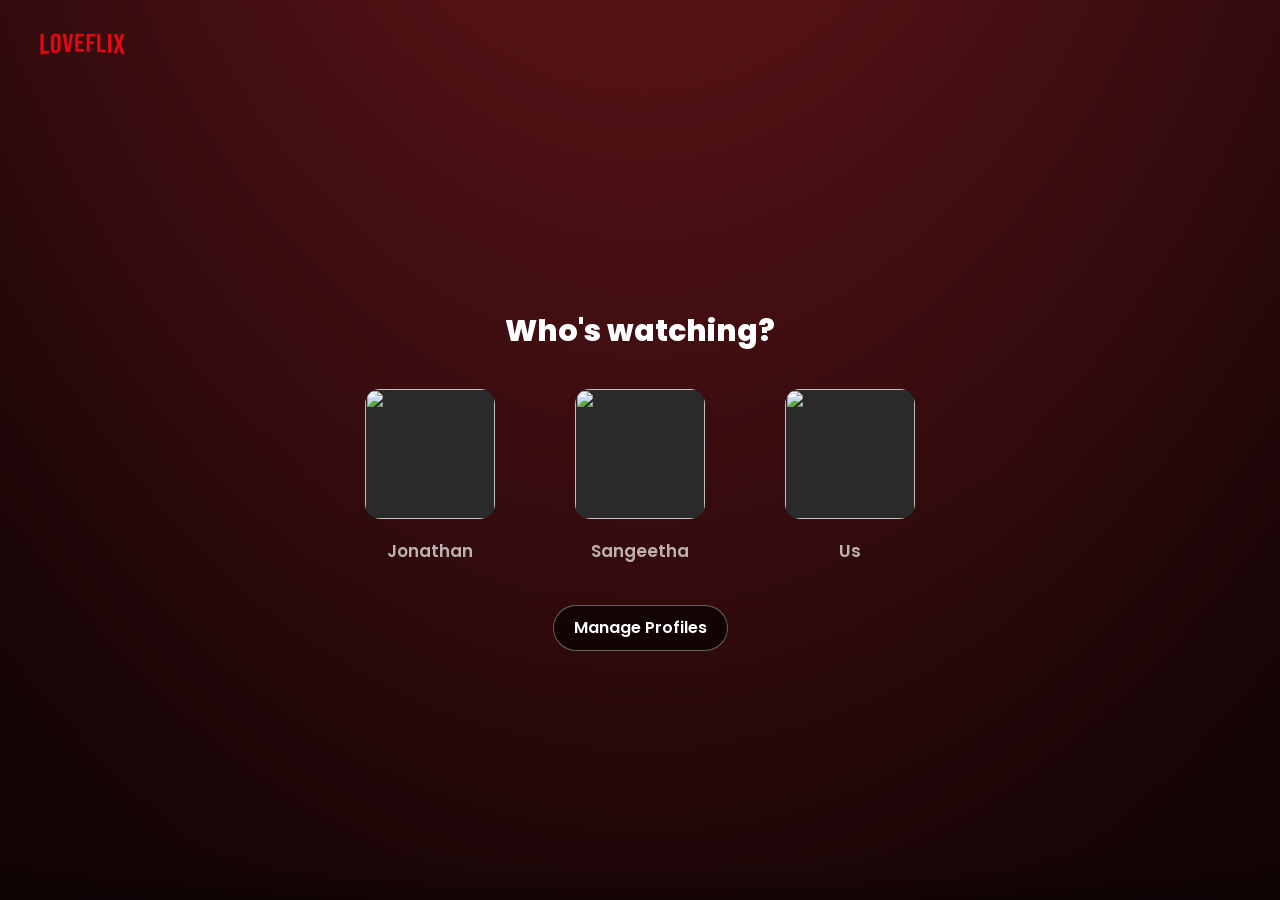
==== commit cb854697: "fixes" ====
--- a/index.html
+++ b/index.html
@@ -50,7 +50,7 @@
     <!-- ======= Header ======= -->
     <header id="header" class="fixed-top">
       <div class="container d-flex align-items-center">
-        <a href="#hero" class="logo"
+        <a class="logo"
           ><img src="assets/img/favicon.png" alt="" class="img-fluid"
         /></a>
       </div>
@@ -61,27 +61,27 @@
       <div class="container">
         <div class="who">Who's watching?</div>
         <div class="row">
-          <a href="/j.html">
+          <a onclick="secureRedirect(event, '/j.html')">
             <div class="col-sm">
               <div class="pro">
-                <img src="assets/img/ds.jpg" />
+                <img src="assets/img/ds.avif" />
               </div>
               <div class="name">Jonathan</div>
             </div></a
           >
-          <a href="/s.html">
+          <a onclick="secureRedirect(event, '/s.html')">
             <div class="col-sm">
               <div class="pro">
-                <img src="assets/img/lt.jpg" />
+                <img src="assets/img/lt.avif" />
               </div>
               <div class="name">Sangeetha</div>
             </div></a
           >
 
-          <a href="/login-fake.html">
+          <a onclick="secureRedirect(event, '/home.html')">
             <div class="col-sm">
               <div class="pro">
-                <img src="assets/img/an.JPG" />
+                <img src="assets/img/an.avif" />
               </div>
               <div class="name">Us</div>
             </div>
--- a/assets/css/style-login.css
+++ b/assets/css/style-login.css
@@ -9,7 +9,6 @@
 ::selection {
   background: #5aefff44; /* WebKit/Blink Browsers */
 }
-
 
 * {
   box-sizing: border-box;
@@ -46,6 +45,10 @@
   font-family: Poppins;
 }
 
+a:hover {
+  cursor: pointer;
+}
+
 /*--------------------------------------------------------------
 # colorcodes
 --------------------------------------------------------------*/
@@ -93,7 +96,6 @@
   color: #ffffff;
   transition: ease-in-out 0.3s;
 }
-
 
 /*--------------------------------------------------------------
 # Header
@@ -186,7 +188,6 @@
   text-decoration: none;
 }
 
-
 .nav-menu .drop-down ul {
   border-radius: 10px;
   display: block;
@@ -220,8 +221,6 @@
   text-transform: none;
   color: #ffffff;
 }
-
-
 
 .nav-menu .drop-down .drop-down ul {
   top: 0;
@@ -457,7 +456,6 @@
   font-size: 20px;
 }
 
-
 .play {
   margin-top: 3%;
   width: 100%;
@@ -468,7 +466,7 @@
   font-weight: 600;
   color: #000000 !important;
   background-color: #ffffff;
-  width: auto; 
+  width: auto;
   padding: 10px 28px;
   border-radius: 50px;
   border: none;
@@ -492,7 +490,7 @@
   font-weight: 600;
   color: #ffffff;
   background-color: #ffffff2d;
-  width: auto; 
+  width: auto;
   padding: 0px 20px;
   border-radius: 50px;
   border: none;
@@ -508,8 +506,6 @@
   background-color: #ffffff17;
 }
 
-
-
 .badgecolor {
   backdrop-filter: blur(5px);
   background-color: #000000b6;
@@ -531,7 +527,6 @@
   left: 0;
   right: 0;
 }
-
 
 @keyframes animatedText {
   from {
@@ -576,7 +571,6 @@
   z-index: 1;
   white-space: nowrap;
 }
-
 
 #hero .btn-get-started,
 #blog .btn-get-started {
@@ -630,7 +624,6 @@
   }
 }
 
-
 /*--------------------------------------------------------------
 # Footer
 --------------------------------------------------------------*/
@@ -688,12 +681,11 @@
   font-size: 13px;
 }
 
-
 /* ==========================================
   NETFLIX BLEEDING & FADING CAROUSEL CORE
   ========================================== */
 
-  .nx-carousel-section {
+.nx-carousel-section {
   padding: 50px 0; /* 💡 CHANGED: Remove side padding so track can touch screen edges */
   background-color: #141414;
   position: relative;
@@ -702,78 +694,81 @@
 }
 
 .nx-carousel-heading {
-    color: #e5e5e5;
-    font-size: 1.4rem;
-    margin-left: 4%; /* 💡 ADDED: Keeps the text title aligned with normal page text */
-    margin-bottom: 12px;
-    font-weight: 700;
-    position: absolute;
+  color: #e5e5e5;
+  font-size: 1.4rem;
+  margin-left: 4%; /* 💡 ADDED: Keeps the text title aligned with normal page text */
+  margin-bottom: 12px;
+  font-weight: 700;
+  position: absolute;
 }
 
 .nx-carousel-base-wrapper {
-    position: relative;
-    display: flex !important;
-    align-items: center;
-    width: 100% !important;
-    
-    /* 💡 THE FADE EFFECT MAGIC: Applies a transparency gradient mask across the edges */
-    /* This makes the items naturally appear dim/lower opacity as they touch the left and right window borders */
-    -webkit-mask-image: linear-gradient(to right, 
-        transparent 0%, 
-        #000 4%, 
-        #000 96%, 
-        transparent 100%
-    );
-    mask-image: linear-gradient(to right, 
-        transparent 0%, 
-        #000 4%, 
-        #000 96%, 
-        transparent 100%
-    );
+  position: relative;
+  display: flex !important;
+  align-items: center;
+  width: 100% !important;
+
+  /* 💡 THE FADE EFFECT MAGIC: Applies a transparency gradient mask across the edges */
+  /* This makes the items naturally appear dim/lower opacity as they touch the left and right window borders */
+  -webkit-mask-image: linear-gradient(
+    to right,
+    transparent 0%,
+    #000 4%,
+    #000 96%,
+    transparent 100%
+  );
+  mask-image: linear-gradient(
+    to right,
+    transparent 0%,
+    #000 4%,
+    #000 96%,
+    transparent 100%
+  );
 }
 
 .nx-carousel-clip-viewport {
-    width: 100% !important;
-    overflow: hidden!important; /* 💡 CHANGED: Allows items to bleed past parent container barriers */
-    padding: 50px 0 !important;
-    display: block !important;
+  width: 100% !important;
+  overflow: hidden !important; /* 💡 CHANGED: Allows items to bleed past parent container barriers */
+  padding: 50px 0 !important;
+  display: block !important;
 }
 
 .nx-carousel-moving-track {
-    display: flex !important;
-    gap: 10px !important;
-    width: 100% !important;
-    /* 💡 START ALIGNMENT: Margins align the track elements with the heading text layout line */
-    padding-left: 4% !important; 
-    padding-right: 4% !important;
-    transition: transform 0.5s cubic-bezier(0.25, 1, 0.5, 1) !important;
+  display: flex !important;
+  gap: 10px !important;
+  width: 100% !important;
+  /* 💡 START ALIGNMENT: Margins align the track elements with the heading text layout line */
+  padding-left: 4% !important;
+  padding-right: 4% !important;
+  transition: transform 0.5s cubic-bezier(0.25, 1, 0.5, 1) !important;
 }
 
 .nx-carousel-card-item {
-    flex: 0 0 calc(20% - 8px) !important; 
-    width: calc(20% - 8px) !important;     
-    min-width: 0 !important;
-    aspect-ratio: 16 / 9 !important;
-    height: auto !important;
-    border-radius: 15px !important;
-    overflow: hidden !important;
-    cursor: pointer !important;
-    position: relative !important;
-    background-color: #2a2a2a !important;
-    transition: transform 0.3s cubic-bezier(0.25, 1, 0.25, 1), box-shadow 0.3s ease !important;
+  flex: 0 0 calc(20% - 8px) !important;
+  width: calc(20% - 8px) !important;
+  min-width: 0 !important;
+  aspect-ratio: 16 / 9 !important;
+  height: auto !important;
+  border-radius: 15px !important;
+  overflow: hidden !important;
+  cursor: pointer !important;
+  position: relative !important;
+  background-color: #2a2a2a !important;
+  transition: transform 0.3s cubic-bezier(0.25, 1, 0.25, 1),
+    box-shadow 0.3s ease !important;
 }
 
 .nx-carousel-card-item img {
-    width: 100% !important;
-    height: 100% !important;
-    object-fit: cover !important;
-    display: block !important;
+  width: 100% !important;
+  height: 100% !important;
+  object-fit: cover !important;
+  display: block !important;
 }
 
 .nx-carousel-card-item:hover {
-    transform: scale(1.5) !important;
-    z-index: 99 !important;
-    border-radius: 5px !important;
+  transform: scale(1.5) !important;
+  z-index: 99 !important;
+  border-radius: 5px !important;
 }
 
 /* ==========================================
@@ -781,104 +776,107 @@
 ========================================== */
 
 .nx-carousel-arrow-btn {
-    position: absolute !important;
-    top: 50% !important;
-    transform: translateY(-50%) !important;
-    background-color: transparent !important; /* Fully clear base */
-    color: #ffffff !important;
-    border: none !important;
-    font-size: 1.5rem;
-    width: 4%; 
-    cursor: pointer !important;
-    z-index: 100 !important; 
-    height: calc(61%) !important;
-    display: flex !important;
-    align-items: center !important;
-    justify-content: center !important;
-    padding: 30px;
-    overflow: hidden; /* Keeps the internal animation layer completely contained */
+  position: absolute !important;
+  top: 50% !important;
+  transform: translateY(-50%) !important;
+  background-color: transparent !important; /* Fully clear base */
+  color: #ffffff !important;
+  border: none !important;
+  font-size: 1.5rem;
+  width: 4%;
+  cursor: pointer !important;
+  z-index: 100 !important;
+  height: calc(61%) !important;
+  display: flex !important;
+  align-items: center !important;
+  justify-content: center !important;
+  padding: 30px;
+  overflow: hidden; /* Keeps the internal animation layer completely contained */
 }
 
 /* 💡 THE CURE: Create an invisible placeholder background layer inside the buttons */
 .nx-carousel-arrow-btn::before {
-    content: "";
-    position: absolute;
-    top: 0;
-    left: 0;
-    width: 100%;
-    height: 100%;
-    opacity: 0; /* Hidden by default */
-    z-index: -1; /* Sits cleanly behind the white arrow symbol icon */
-    
-    /* 💡 Transitioning the opacity property guarantees a perfectly smooth fade ease curve */
-    transition: opacity 0.4s ease-in-out !important; 
+  content: "";
+  position: absolute;
+  top: 0;
+  left: 0;
+  width: 100%;
+  height: 100%;
+  opacity: 0; /* Hidden by default */
+  z-index: -1; /* Sits cleanly behind the white arrow symbol icon */
+
+  /* 💡 Transitioning the opacity property guarantees a perfectly smooth fade ease curve */
+  transition: opacity 0.4s ease-in-out !important;
 }
 
 /* Fade in the background layer whenever the cursor hovers on the button parent */
 .nx-carousel-arrow-btn:hover::before {
-    opacity: 1; 
+  opacity: 1;
 }
 
 /* LEFT CONTROLLER PROPERTIES */
 .nx-carousel-arrow-btn.nx-btn-left {
-    padding-left: 4%;
-    left: 0 !important;
+  padding-left: 4%;
+  left: 0 !important;
 }
 
 .nx-carousel-arrow-btn.nx-btn-left::before {
-    background: linear-gradient(90deg, #000000df 60%, rgba(0,0,0,0) 100%) !important;
+  background: linear-gradient(
+    90deg,
+    #000000df 60%,
+    rgba(0, 0, 0, 0) 100%
+  ) !important;
 }
 
 /* RIGHT CONTROLLER PROPERTIES */
 .nx-carousel-arrow-btn.nx-btn-right {
-    padding-right: 4%;
-    right: 0 !important;
+  padding-right: 4%;
+  right: 0 !important;
 }
 
 .nx-carousel-arrow-btn.nx-btn-right::before {
-    background: linear-gradient(270deg, #000000df 60%, rgba(0,0,0,0) 100%) !important;
-}
-
+  background: linear-gradient(
+    270deg,
+    #000000df 60%,
+    rgba(0, 0, 0, 0) 100%
+  ) !important;
+}
 
 /* Make both media elements take up 100% of the box frame coordinates */
-.nx-poster-thumb, 
+.nx-poster-thumb,
 .nx-video-preview {
-    position: absolute;
-    top: 0;
-    left: 0;
-    width: 100% !important;
-    height: 100% !important;
-    object-fit: cover !important;
-    display: block !important;
-    transition: opacity 0.4s ease-in-out !important; /* Smooth fade effect */
+  position: absolute;
+  top: 0;
+  left: 0;
+  width: 100% !important;
+  height: 100% !important;
+  object-fit: cover !important;
+  display: block !important;
+  transition: opacity 0.4s ease-in-out !important; /* Smooth fade effect */
 }
 
 /* Image starts fully visible */
 .nx-poster-thumb {
-    opacity: 1;
-    z-index: 2;
+  opacity: 1;
+  z-index: 2;
 }
 
 /* Video starts completely hidden behind the image */
 .nx-video-preview {
-    opacity: 0;
-    z-index: 1;
+  opacity: 0;
+  z-index: 1;
 }
 
 /* 💡 INTERACTIVE ACTIVE HOVER UTILITY STATES */
 /* When the active class is injected, fade out the image and fade in the playing video */
 .nx-carousel-card-item.is-playing .nx-poster-thumb {
-    opacity: 0;
+  opacity: 0;
 }
 
 .nx-carousel-card-item.is-playing .nx-video-preview {
-    opacity: 1;
-    z-index: 3; /* Brings the video layer cleanly to the top position */
-}
-
-
-
-
+  opacity: 1;
+  z-index: 3; /* Brings the video layer cleanly to the top position */
+}
 
 /* Ensure the image container works as a stable parent anchor */
 .hero-img {
@@ -971,7 +969,6 @@
 #main a {
   text-decoration: none;
 }
-
 
 #main .col-sm {
   font-size: 17px;
@@ -1013,8 +1010,8 @@
   cursor: pointer;
 }
 
-.pro { 
-  width: 100% !important;     
+.pro {
+  width: 100% !important;
   min-width: 0 !important;
   aspect-ratio: 1 / 1 !important;
   height: auto !important;
@@ -1029,4 +1026,4 @@
   height: 100% !important;
   object-fit: cover !important;
   display: block !important;
-}+}
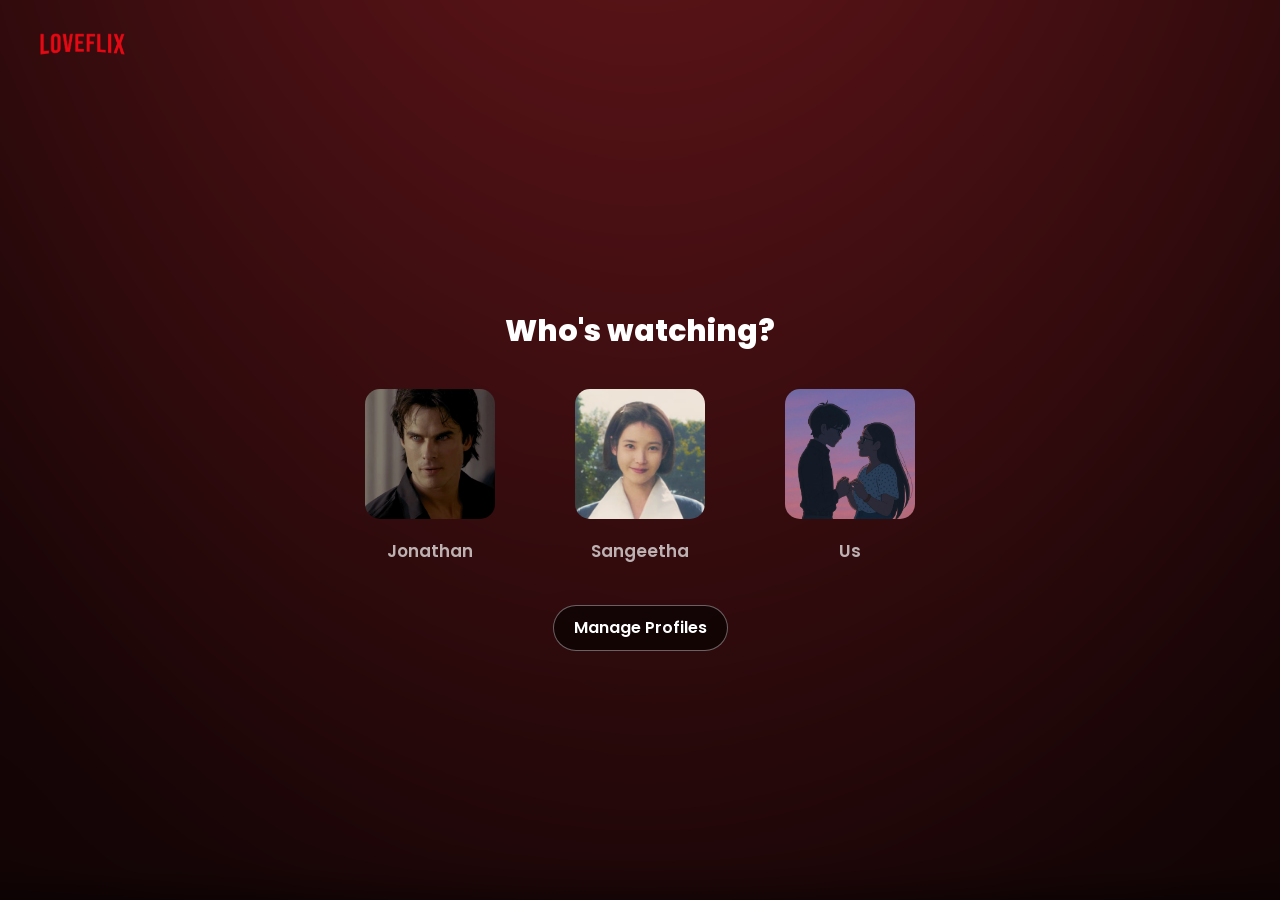
==== commit b9d57001: "fixes" ====
--- a/index.html
+++ b/index.html
@@ -41,7 +41,6 @@
     <!-- Main CSS File -->
     <link href="assets/css/style-login.css" rel="stylesheet" />
     <link href="assets/css/penstyle.css" rel="stylesheet" />
-    <!-- <link href="assets/css/portfolio.css" rel="stylesheet" /> -->
   </head>
 
   <body>
